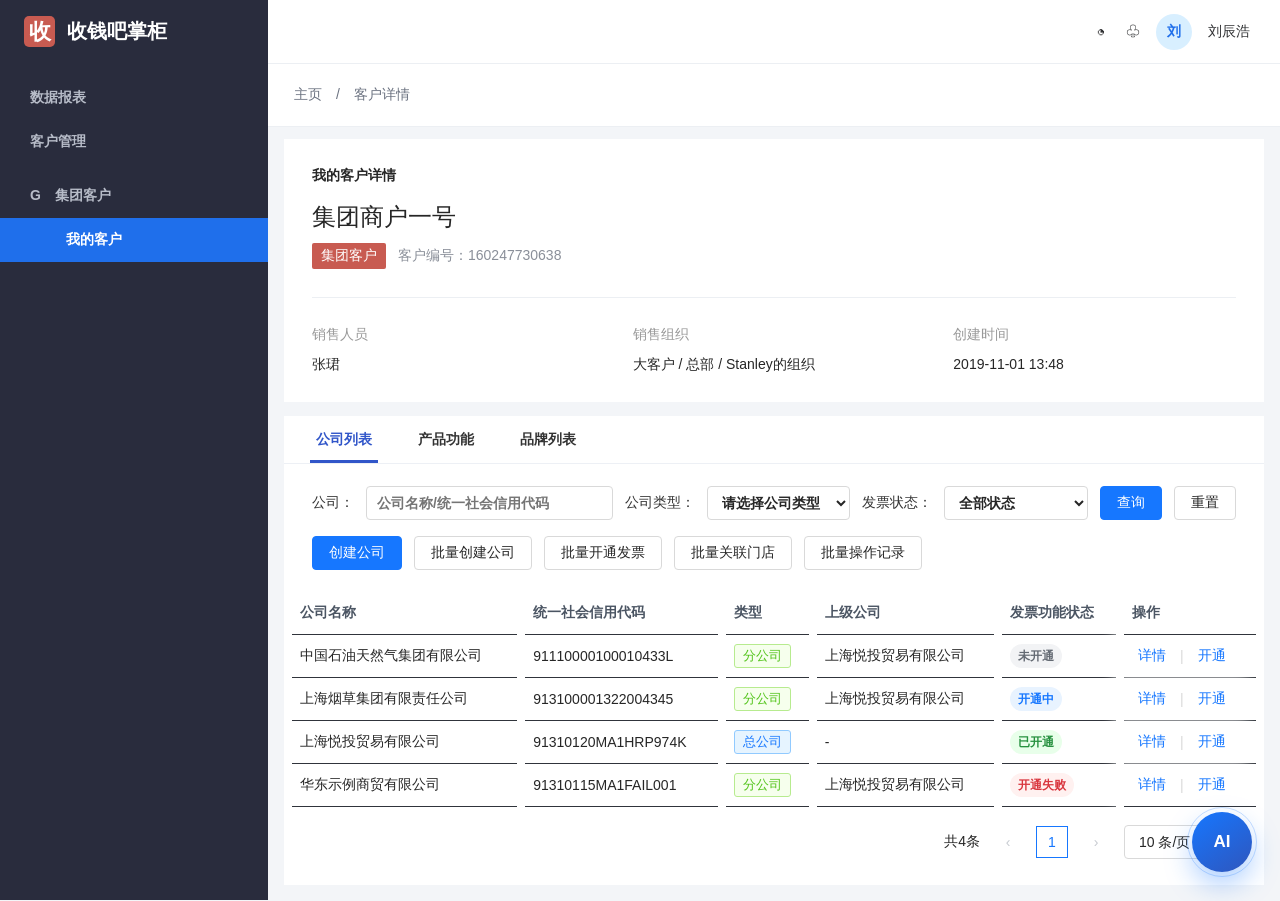
==== index.html @ 3a332f41 "Publish CRM invoice configuration demo" ====
<!doctype html>
<html lang="zh-CN">
  <head>
    <meta charset="utf-8" />
    <meta name="viewport" content="width=device-width, initial-scale=1" />
    <title>电子发票设置</title>
    <link rel="icon" href="data:," />
    <link rel="stylesheet" href="./styles.css" />
  </head>
  <body>
    <header class="topbar">
      <div class="platform-brand">
        <span class="brand-mark">收</span>
        <span class="platform-title">收钱吧掌柜</span>
      </div>
      <div class="top-account">
        <button class="plain-btn" aria-label="消息">◔</button>
        <button class="plain-btn" aria-label="通知">♧</button>
        <span class="avatar">刘</span>
        <button class="plain-btn">刘辰浩</button>
      </div>
    </header>

    <div class="shell">
      <aside class="sidebar" aria-label="左侧菜单">
        <div class="side-section">
          <button class="side-parent">数据报表</button>
          <button class="side-parent">客户管理</button>
        </div>
        <div class="side-section">
          <button class="side-parent expanded active-parent">G　集团客户</button>
          <button class="side-child active">我的客户</button>
        </div>
      </aside>

      <main class="main">
        <section class="page-view active" id="productsView" aria-label="客户产品管理">
          <div class="breadcrumb page-breadcrumb">主页　/　客户详情</div>
          <section class="customer-summary">
            <div class="customer-summary-main">
              <p class="summary-eyebrow">我的客户详情</p>
              <h1>集团商户一号</h1>
              <div class="summary-tags"><span>集团客户</span><span>客户编号：160247730638</span></div>
            </div>
            <dl>
              <div><dt>销售人员</dt><dd>张珺</dd></div>
              <div><dt>销售组织</dt><dd>大客户 / 总部 / Stanley的组织</dd></div>
              <div><dt>创建时间</dt><dd>2019-11-01 13:48</dd></div>
            </dl>
          </section>
          <div class="brand-tabs" role="tablist" aria-label="客户详情">
            <button class="active" data-customer-tab="companyListPanel">公司列表</button>
            <button data-customer-tab="productFeaturePanel">产品功能</button>
            <button>品牌列表</button>
          </div>
          <section class="customer-tab-panel active" id="companyListPanel">
            <div class="company-toolbar">
              <div class="company-filters">
                <label><span>公司：</span><input id="companyKeyword" placeholder="公司名称/统一社会信用代码" /></label>
                <label><span>公司类型：</span><select id="companyTypeFilter"><option value="">请选择公司类型</option><option value="Head">总公司</option><option value="Branch">分公司</option></select></label>
                <label><span>发票状态：</span><select id="companyInvoiceStatusFilter"><option value="">全部状态</option><option value="Unopened">未开通</option><option value="Opening">开通中</option><option value="Opened">已开通</option><option value="Failed">开通失败</option></select></label>
                <button class="primary-btn" id="companySearchBtn">查询</button>
                <button class="default-btn" id="companyResetBtn">重置</button>
              </div>
              <div class="company-toolbar-actions">
                <button class="primary-btn" id="createCompanyBtn">创建公司</button>
                <button class="default-btn" id="batchCreateCompanyBtn">批量创建公司</button>
                <button class="default-btn" id="batchEnableInvoiceBtn">批量开通发票</button>
                <button class="default-btn" id="batchAssociateStoresBtn">批量关联门店</button>
                <button class="default-btn" id="batchOperationRecordsBtn">批量操作记录</button>
              </div>
            </div>
            <div class="table-scroll">
              <table class="data-table company-table">
                <thead><tr><th>公司名称</th><th>统一社会信用代码</th><th>类型</th><th>上级公司</th><th>发票功能状态</th><th class="action-col">操作</th></tr></thead>
                <tbody id="companyRows"></tbody>
              </table>
            </div>
            <div class="company-pagination"><span id="companyTotal">共0条</span><button class="page-arrow" disabled>‹</button><button class="page-current">1</button><button class="page-arrow" disabled>›</button><select aria-label="每页条数"><option>10 条/页</option></select></div>
          </section>
          <section class="customer-tab-panel" id="productFeaturePanel">
            <div class="product-grid single">
              <article class="product-card">
                <div class="product-card-head">
                  <h3>电子发票</h3>
                  <span class="status-dot enabled">已开通</span>
                </div>
                <p>聚合不同开票服务商能力，覆盖线上线下、多端场景。</p>
                <button class="ghost-btn primary" id="enterEinvoiceBtn">设置</button>
              </article>
            </div>
          </section>
        </section>

        <section class="page-view" id="companyDetailView" aria-label="公司详情">
          <section class="company-detail-summary">
            <div class="company-detail-title-row">
              <div>
                <div class="breadcrumb">我的客户 / 集团商户一号 / 公司详情</div>
                <div class="company-detail-name-line">
                  <h1 id="companyDetailName">-</h1>
                  <span class="company-type" id="companyDetailType">-</span>
                </div>
                <div class="company-detail-identifiers">
                  <span>统一社会信用代码：<strong id="companyDetailUscc">-</strong></span>
                  <span>公司ID：<strong id="companyDetailCode">-</strong> <button class="copy-btn" id="copyCompanyCodeBtn" type="button" aria-label="复制公司ID">▣</button></span>
                </div>
              </div>
              <div class="head-actions">
                <button class="default-btn" id="editCompanyDetailBtn">编辑信息</button>
                <button class="default-btn" id="backFromCompanyDetailBtn">返回客户详情</button>
              </div>
            </div>
            <dl class="company-detail-meta">
              <div><dt>所属客户</dt><dd>集团商户一号</dd></div>
              <div><dt>上级公司</dt><dd id="companyDetailParent">-</dd></div>
              <div><dt>创建时间</dt><dd id="companyDetailCreatedAt">-</dd></div>
              <div><dt>备注</dt><dd id="companyDetailRemark">-</dd></div>
            </dl>
          </section>

          <section class="panel company-detail-content">
            <div class="workspace-tabs company-detail-tabs" role="tablist" aria-label="公司详情">
              <button class="active" data-company-detail-tab="companyFunctionStatusPanel">功能状态</button>
              <button id="companyBranchesTab" data-company-detail-tab="companyBranchesPanel">分公司管理</button>
              <button data-company-detail-tab="companyStoresPanel">门店管理</button>
            </div>
            <section class="company-detail-tab-panel active" id="companyFunctionStatusPanel">
              <div class="section-heading"><h2>功能列表</h2><p class="section-description">查看并管理该公司已开通的产品功能。</p></div>
              <button class="company-function-card" id="companyInvoiceFunctionCard" type="button">
                <div class="company-function-icon">票</div>
                <div class="company-function-copy"><strong>发票</strong><span id="companyInvoiceFunctionDescription">-</span><small class="danger-text hidden" id="companyInvoiceFailureReason">-</small></div>
                <span class="company-invoice-status" id="companyDetailInvoiceStatus">未开通</span>
                <span class="company-function-arrow">›</span>
              </button>
            </section>
            <section class="company-detail-tab-panel" id="companyBranchesPanel">
              <div class="company-branch-toolbar">
                <label>分公司：<input id="companyBranchKeyword" placeholder="公司ID / 公司名称 / 统一社会信用代码" /></label>
                <button class="primary-btn" id="searchCompanyBranchesBtn">查询</button>
                <button class="default-btn" id="resetCompanyBranchesBtn">重置</button>
              </div>
              <div class="table-scroll">
                <table class="data-table wide">
                  <thead><tr><th>公司名称</th><th>统一社会信用代码</th><th>备注</th><th>公司ID</th><th>创建时间</th><th>操作</th></tr></thead>
                  <tbody id="companyBranchRows"></tbody>
                </table>
              </div>
              <div class="company-pagination"><span id="companyBranchTotal">共0条</span><button class="page-arrow" disabled>‹</button><button class="page-current">1</button><button class="page-arrow" disabled>›</button><select aria-label="分公司每页条数"><option>10 条/页</option></select></div>
            </section>
            <section class="company-detail-tab-panel" id="companyStoresPanel">
              <div class="company-store-filters">
                <label>所属品牌<select id="companyStoreBrandFilter"><option value="">全部品牌</option></select></label>
                <label>门店名<input id="companyStoreNameFilter" placeholder="请输入门店名" /></label>
                <label>门店号<input id="companyStoreNoFilter" placeholder="请输入门店号" /></label>
                <label>门店ID<input id="companyStoreIdFilter" placeholder="请输入门店ID" /></label>
                <button class="primary-btn" id="searchCompanyStoresBtn">查询</button>
                <button class="default-btn" id="resetCompanyStoresBtn">重置</button>
              </div>
              <div class="table-toolbar actions-only company-store-actions"><button class="primary-btn" id="addManagedStoresBtn">添加管理门店</button></div>
              <div class="table-scroll">
                <table class="data-table wide">
                  <thead><tr><th>门店名</th><th>门店号</th><th>门店ID</th><th>所属品牌</th><th>操作</th></tr></thead>
                  <tbody id="companyStoreRows"></tbody>
                </table>
              </div>
              <div class="company-pagination"><span id="companyStoreTotal">共0条</span><button class="page-arrow" disabled>‹</button><button class="page-current">1</button><button class="page-arrow" disabled>›</button><select aria-label="门店每页条数"><option>10 条/页</option></select></div>
            </section>
          </section>
        </section>

        <section class="page-view" id="companyBatchView" aria-label="公司批量操作">
          <div class="settings-head">
            <div>
              <div class="breadcrumb">我的客户 / 集团商户一号 / 公司列表 / <span id="batchBreadcrumb">批量创建公司</span></div>
              <h1 id="batchPageTitle">批量创建公司</h1>
              <div class="head-tags"><span>客户编号：160247730638</span></div>
            </div>
            <div class="head-actions"><button class="default-btn" id="backCompanyListBtn">返回客户详情</button><button class="link-btn" id="batchRecordsShortcutBtn">批量操作记录</button></div>
          </div>
          <div class="batch-stepper" id="batchStepper">
            <div class="batch-step active" data-batch-step="1"><span>1</span><strong>上传文件</strong></div>
            <i></i>
            <div class="batch-step" data-batch-step="2"><span>2</span><strong>检查文件</strong></div>
            <i></i>
            <div class="batch-step" data-batch-step="3"><span>3</span><strong id="batchExecuteStepName">执行导入</strong></div>
          </div>
          <section class="panel batch-workspace">
            <div class="batch-stage active" data-batch-stage="1">
              <div class="batch-upload-section">
                <h2>1. 下载模板</h2>
                <p id="batchTemplateHint">请下载批量创建公司模板，按模板填写公司信息。</p>
                <div class="batch-template-fields" id="batchTemplateFields" aria-label="模板字段"></div>
                <button class="default-btn" id="downloadBatchTemplateBtn">下载模板</button>
              </div>
              <div class="batch-upload-section divider-top">
                <h2>2. 上传文件</h2>
                <p>支持 xlsx 格式，文件大小不超过 5MB</p>
                <button class="batch-upload-box" id="selectBatchFileBtn" type="button"><span class="upload-icon">⇧</span><strong>点击选择示例文件</strong><small>也可拖拽文件到此区域上传</small></button>
                <div class="batch-file-card hidden" id="batchFileCard"><div><strong id="batchFileName">-</strong><small>文件已上传，可开始检查</small></div><button class="link-btn danger" id="removeBatchFileBtn">移除</button></div>
                <button class="primary-btn batch-primary-action" id="startBatchCheckBtn" disabled>开始检查</button>
              </div>
            </div>
            <div class="batch-stage" data-batch-stage="2">
              <div class="batch-result-head"><div class="batch-stats"><span>总行数：<strong id="batchCheckTotal">0</strong></span><span class="success-text">通过：<strong id="batchCheckPass">0</strong></span><span class="danger-text">不通过：<strong id="batchCheckFail">0</strong></span></div><div><button class="default-btn" id="reuploadBatchBtn">重新上传</button><button class="primary-btn" id="executeBatchBtn">执行导入</button></div></div>
              <div class="table-scroll"><table class="data-table wide"><thead id="batchCheckHead"></thead><tbody id="batchCheckRows"></tbody></table></div>
            </div>
            <div class="batch-stage" data-batch-stage="3">
              <div class="batch-result-summary"><div><span>执行成功</span><strong class="success-text" id="batchSuccessCount">0</strong></div><div><span>执行失败</span><strong class="danger-text" id="batchFailureCount">0</strong></div><div><span>跳过</span><strong id="batchSkippedCount">0</strong></div><div class="batch-result-actions"><button class="default-btn" id="batchBackToCompanyBtn">返回客户详情</button><button class="primary-btn" id="restartBatchBtn">继续操作</button><button class="default-btn" id="viewBatchRecordsBtn">查看操作记录</button></div></div>
              <div class="table-scroll"><table class="data-table wide"><thead id="batchExecuteHead"></thead><tbody id="batchExecuteRows"></tbody></table></div>
            </div>
          </section>
        </section>

        <section class="page-view" id="batchRecordsView" aria-label="批量操作记录">
          <div class="settings-head">
            <div><div class="breadcrumb">我的客户 / 集团商户一号 / 公司列表 / 批量操作记录</div><h1>批量操作记录</h1><div class="head-tags"><span>客户编号：160247730638</span></div></div>
            <div class="head-actions"><button class="default-btn" id="backFromBatchRecordsBtn">返回客户详情</button></div>
          </div>
          <section class="panel batch-record-filter">
            <label>任务类型<select id="batchRecordTypeFilter"><option value="">全部</option><option value="CREATE_COMPANY">批量创建公司</option><option value="ENABLE_INVOICE">批量开通发票</option><option value="ASSOCIATE_STORE">批量关联门店</option></select></label>
            <label>状态<select id="batchRecordStatusFilter"><option value="">全部</option><option value="CheckCompleted">待执行</option><option value="ExecutionCompleted">执行完成</option><option value="ExecutionFailed">执行失败</option></select></label>
            <label>关键字<input id="batchRecordKeyword" placeholder="文件名 / 操作人" /></label>
            <div><button class="primary-btn" id="searchBatchRecordsBtn">查询</button><button class="default-btn" id="resetBatchRecordsBtn">重置</button></div>
          </section>
          <section class="panel batch-record-list" id="batchRecordListPanel">
            <div class="table-scroll"><table class="data-table wide"><thead><tr><th>创建时间</th><th>任务类型</th><th>文件名</th><th>操作人</th><th>状态</th><th>总行数</th><th>通过/不通过</th><th>执行结果</th><th>操作</th></tr></thead><tbody id="batchRecordRows"></tbody></table></div>
          </section>
          <section class="panel batch-record-detail hidden" id="batchRecordDetailPanel">
            <div class="panel-head"><div><h2 id="batchRecordDetailTitle">任务详情</h2><p id="batchRecordDetailMeta"></p></div><button class="default-btn small" id="backToBatchRecordListBtn">返回记录列表</button></div>
            <div class="batch-detail-stats" id="batchRecordDetailStats"></div>
            <div class="table-scroll"><table class="data-table wide"><thead id="batchRecordDetailHead"><tr><th>行号</th><th>统一社会信用代码</th><th>公司名称</th><th>检查结果</th><th>执行结果</th><th>原因/备注</th></tr></thead><tbody id="batchRecordDetailRows"></tbody></table></div>
          </section>
        </section>

        <section class="page-view" id="einvoiceView" aria-label="客户电子发票设置">
          <div class="settings-head">
            <div>
              <div class="breadcrumb">我的客户 / 集团商户一号 / 产品功能 / 电子发票设置</div>
              <h1>集团商户一号电子发票设置</h1>
              <div class="head-tags">
                <span>客户编号：160247730638</span>
              </div>
            </div>
            <div class="head-actions">
              <button class="default-btn" id="backCustomerProductsBtn">返回产品管理</button>
            </div>
          </div>

          <div class="workspace-tabs" role="tablist" aria-label="电子发票设置" data-tab-group="customerEinvoice">
            <button class="active" data-tab="taxNoPanel">纳税人管理</button>
            <button data-tab="brandPanel">品牌开票设置</button>
          </div>

          <section class="tab-panel active" id="taxNoPanel" data-tab-group="customerEinvoice">
            <div class="panel">
              <div class="table-scroll">
                <table class="data-table wide">
                  <thead>
                    <tr>
                      <th>纳税人名称</th>
                      <th>税号</th>
                      <th>纳税人类型</th>
                      <th>计税方式</th>
                      <th>征收率</th>
                      <th>开票状态</th>
                      <th class="action-col">操作</th>
                    </tr>
                  </thead>
                  <tbody id="taxNoRows"></tbody>
                </table>
              </div>
            </div>
          </section>

          <section class="tab-panel" id="brandPanel" data-tab-group="customerEinvoice">
            <div class="panel">
              <div class="table-scroll">
                <table class="data-table">
                  <thead>
                    <tr>
                      <th>品牌名称</th>
                      <th>品牌编号</th>
                      <th>品牌描述</th>
                      <th class="action-col">操作</th>
                    </tr>
                  </thead>
                  <tbody id="brandRows"></tbody>
                </table>
              </div>
            </div>
          </section>
        </section>

        <section class="page-view" id="taxNoDetailView" aria-label="纳税人详情">
          <div class="settings-head">
            <div>
              <div class="breadcrumb">我的客户 / 集团商户一号 / 电子发票设置 / 纳税人详情</div>
              <h1 id="taxNoDetailTitle">纳税人详情</h1>
              <div class="head-tags"><span id="taxNoDetailSummary">税号：-</span></div>
            </div>
            <div class="head-actions tax-detail-head-actions" id="taxNoStatusActions">
              <div class="tax-detail-status-stack">
                <div class="tax-detail-header-field">
                  <span class="tax-detail-header-label">开票功能状态</span>
                  <div id="detailInvoiceStatus"></div>
                </div>
                <div class="tax-detail-header-field" id="taxNoStatusOperation">
                  <span class="tax-detail-header-label">操作</span>
                  <button class="default-btn small danger-outline" id="detailInvoiceStatusBtn">禁用</button>
                </div>
              </div>
              <button class="default-btn" id="backTaxNoListBtn">返回纳税人管理</button>
            </div>
          </div>
          <div class="tax-detail-stack">
            <section class="panel tax-detail-card">
              <div class="panel-head">
                <div><h2>基本信息</h2><p>维护纳税人登记信息和计税属性。</p></div>
                <div class="panel-actions view-only" data-view-for="tax-no-basic"><button class="default-btn small" id="editTaxNoBasicBtn">编辑</button></div>
                <div class="panel-actions edit-only hidden" data-edit-for="tax-no-basic">
                  <button class="default-btn small" id="cancelTaxNoBasicBtn">取消</button><button class="primary-btn small" id="saveTaxNoBasicBtn">保存</button>
                </div>
              </div>
              <div id="taxNoBasicInfoView" class="view-only" data-view-for="tax-no-basic">
                <div class="tax-detail-subsection"><h3>企业登记信息</h3><dl class="tax-detail-read-grid" id="taxNoRegistrationView"></dl></div>
                <div class="tax-detail-subsection"><h3>计税信息</h3><dl class="tax-detail-read-grid compact" id="taxNoTaxInfoView"></dl></div>
              </div>
              <div id="taxNoBasicInfoEdit" class="edit-only hidden" data-edit-for="tax-no-basic">
                <div class="tax-detail-subsection"><h3>企业登记信息</h3>
                  <div class="form-grid tax-detail-form-grid">
                    <label>纳税人名称<input id="detailTaxpayerName" readonly /></label><label>税号<input id="detailTaxNo" readonly /></label>
                    <label>所在地区<select id="detailRegion"></select></label><label>地址<input id="detailAddress" placeholder="请输入地址" /></label>
                    <label>联系电话<input id="detailPhone" placeholder="请输入联系电话" /></label><label>开户行名称<input id="detailBankName" placeholder="请输入开户行名称" /></label>
                    <label>开户行账号<input id="detailBankAccount" placeholder="请输入开户行账号" /></label><label>创建时间<input id="detailCreatedAt" readonly /></label>
                  </div>
                </div>
                <div class="tax-detail-subsection"><h3>计税信息</h3>
                  <div class="form-grid tax-detail-form-grid">
                    <label>纳税人类型<select id="detailTaxpayerType"><option>一般纳税人</option><option>小规模纳税人</option></select></label>
                    <label>计税方式<select id="detailTaxMethod"><option>一般计税</option><option>简易计税</option></select></label>
                    <label>征收率<select id="detailLevyRate"><option>-</option><option>1%</option><option>3%</option><option>5%</option></select></label>
                  </div>
                </div>
              </div>
            </section>
            <section class="panel tax-detail-card" data-section="invoice-settings">
              <div class="panel-head"><div><h2>开票设置</h2></div></div>
              <div class="tax-detail-settings-grid">
                <div class="tax-detail-setting-item readonly"><div><span class="detail-field-label">开票通道</span><strong id="detailInvoiceChannel">-</strong></div></div>
              </div>
            </section>
            <section class="panel tax-detail-card">
              <div class="panel-head"><div><h2>开票人信息</h2><p>税局开票人账号信息仅供查看。</p></div></div>
              <div class="table-scroll"><table class="data-table wide"><thead><tr>
                <th>开票人姓名</th><th>税局账号</th><th>联系邮箱</th><th>税局角色</th><th>登录模式</th><th>登录账号</th><th>创建时间</th><th>更新时间</th>
              </tr></thead><tbody id="taxNoIssuerRows"></tbody></table></div>
            </section>
          </div>
        </section>

        <section class="page-view" id="brandSettingsView" aria-label="品牌开票设置">
          <div class="settings-head">
            <div>
              <div class="breadcrumb">我的客户 / 集团商户一号 / 电子发票设置 / 品牌开票设置</div>
              <h1 id="brandSettingsTitle">品牌开票设置</h1>
              <div class="head-tags">
                <span id="brandCodeTag">品牌编号：700001</span>
              </div>
            </div>
            <div class="head-actions">
              <button class="default-btn" id="backEinvoiceBtn">返回电子发票</button>
            </div>
          </div>

          <div class="workspace-tabs brand-config-tabs" role="tablist" aria-label="品牌开票设置" data-tab-group="brandSettings">
            <button class="active" data-tab="brandStorePanel">门店开票设置</button>
            <button data-tab="brandRulePanel">订单开票规则设置</button>
            <button data-tab="brandPaymentPanel">不可开票支付方式</button>
            <button data-tab="brandEntryPanel">开票入口与申请页设置</button>
          </div>

          <div class="brand-tab-panels">
              <section class="tab-panel active" id="brandStorePanel" data-tab-group="brandSettings">
                <div class="panel">
                <div class="query-filter single">
                  <label class="filter-field">
                    <input id="storeSearch" type="search" placeholder=" " />
                    <span>门店名称 / 门店编号</span>
                  </label>
                </div>
                <div class="table-toolbar">
                  <h3 class="sub-title">门店列表</h3>
                </div>
                <div class="table-scroll">
                  <table class="data-table">
                    <thead>
                      <tr>
                        <th>门店名称</th>
                        <th>门店编号</th>
                        <th>所属公司</th>
                        <th>开票状态</th>
                        <th>更新时间</th>
                        <th class="action-col">操作</th>
                      </tr>
                    </thead>
                    <tbody id="storeRows"></tbody>
                  </table>
                </div>
                </div>
              </section>

              <section class="tab-panel" id="brandRulePanel" data-tab-group="brandSettings">
                <div class="panel">
                <section class="rule-common-setting" id="itemNameSourceSetting">
                  <div class="setting-head compact">
                    <div>
                      <h2>发票明细项目名称</h2>
                      <p>设置零售订单开票时发票明细行项目名称的取值来源。</p>
                    </div>
                    <div class="setting-actions setting-actions-inline view-only" data-view-for="item-name-source">
                      <span class="setting-current-value" id="itemNameSourceView">取订单商品名称</span>
                      <button class="default-btn small" id="editItemNameSourceBtn">编辑</button>
                    </div>
                    <div class="setting-actions setting-actions-inline edit-only hidden" data-edit-for="item-name-source">
                      <select id="itemNameSourceSelect" aria-label="发票明细项目名称取值来源">
                        <option value="order-item">取订单商品名称</option>
                        <option value="category-alias">取商品大类别名</option>
                      </select>
                      <button class="default-btn small" id="cancelItemNameSourceBtn">取消</button>
                      <button class="primary-btn small" id="saveItemNameSourceBtn">保存</button>
                    </div>
                  </div>
                </section>

                <div class="workspace-tabs rule-sub-tabs" role="tablist" aria-label="订单开票规则设置" data-tab-group="brandRuleSettings">
                  <button class="active" data-tab="categoryRulePanel">按商品大类匹配</button>
                  <button data-tab="defaultRulePanel">按税号匹配</button>
                </div>

                <section class="tab-panel active rule-sub-panel" id="categoryRulePanel" data-tab-group="brandRuleSettings">
                  <div class="sub-panel-block">
                    <div class="section-heading">
                      <h3 class="sub-title">按订单商品大类匹配税收分类编码</h3>
                      <p class="section-description">按品牌维度维护订单商品行的商品大类对应的开票税收分类编码</p>
                    </div>
                    <div class="query-filter">
                      <label class="filter-field">
                        <input id="ruleCategoryKeyword" type="search" placeholder=" " />
                        <span>商品大类</span>
                      </label>
                      <label class="filter-field">
                        <input id="ruleTaxCodeKeyword" type="search" placeholder=" " />
                        <span>税收分类编码</span>
                      </label>
                      <div class="query-actions">
                        <button class="primary-btn small" id="ruleSearchBtn">查询</button>
                        <button class="link-btn" id="ruleResetBtn">清空</button>
                      </div>
                    </div>
                    <div class="table-toolbar actions-only">
                      <div class="panel-actions">
                        <button class="default-btn small" id="importRuleBtn">批量导入</button>
                        <button class="primary-btn small" id="addRuleBtn">新增规则</button>
                      </div>
                    </div>
                    <div class="table-scroll">
                      <table class="data-table wide">
                        <thead>
                          <tr>
                            <th>商品大类</th>
                            <th>大类别名</th>
                            <th>税收分类编码</th>
                            <th>税收分类简称</th>
                            <th>税率</th>
                            <th>优惠政策</th>
                            <th>更新时间</th>
                            <th class="action-col">操作</th>
                          </tr>
                        </thead>
                        <tbody id="ruleRows"></tbody>
                      </table>
                    </div>
                  </div>
                </section>

                <section class="tab-panel rule-sub-panel" id="defaultRulePanel" data-tab-group="brandRuleSettings">
                  <div class="sub-panel-block">
                    <div class="default-tax-code-list" id="defaultTaxCodeListWrap">
                      <div class="section-heading">
                        <h3 class="sub-title">按税号匹配税收分类编码</h3>
                        <p class="section-description">当订单的商品行的商品大类匹配不到规则时，可根据订单对应门店使用的开票税号，来匹配税收分类编码和税率</p>
                      </div>
                      <div class="query-filter">
                        <label class="filter-field">
                          <input id="defaultTaxNoKeyword" type="search" placeholder=" " />
                          <span>税号</span>
                        </label>
                        <label class="filter-field">
                          <input id="defaultTaxCodeKeyword" type="search" placeholder=" " />
                          <span>税收分类编码</span>
                        </label>
                        <div class="query-actions">
                          <button class="primary-btn small" id="defaultTaxCodeSearchBtn">查询</button>
                          <button class="link-btn" id="defaultTaxCodeResetBtn">清空</button>
                        </div>
                      </div>
                      <div class="table-toolbar actions-only">
                        <div class="panel-actions">
                          <button class="default-btn small" id="importDefaultTaxCodeBtn">批量导入</button>
                          <button class="primary-btn small" id="addDefaultTaxCodeBtn">新增规则</button>
                        </div>
                      </div>
                      <div class="table-scroll">
                        <table class="data-table wide">
                          <thead>
                            <tr>
                              <th>税号</th>
                              <th>纳税人名称</th>
                              <th>大类别名</th>
                              <th>税收分类编码</th>
                              <th>税收分类简称</th>
                              <th>税率</th>
                              <th>优惠政策</th>
                              <th>更新时间</th>
                              <th class="action-col">操作</th>
                            </tr>
                          </thead>
                          <tbody id="defaultTaxCodeRows"></tbody>
                        </table>
                      </div>
                    </div>
                  </div>
                </section>
                </div>
              </section>

              <section class="tab-panel" id="brandPaymentPanel" data-tab-group="brandSettings">
                <div class="panel">
                <div class="panel-head">
                  <div>
                    <h2>不可开票支付方式</h2>
                    <p>命中的支付方式金额不计入零售订单可开票金额。</p>
                  </div>
                  <button class="primary-btn small" id="addPaymentBtn">新增支付方式</button>
                </div>
                <div class="table-scroll">
                  <table class="data-table">
                    <thead>
                      <tr>
                        <th>支付方式编号</th>
                        <th>支付方式名称</th>
                        <th>更新时间</th>
                        <th class="action-col">操作</th>
                      </tr>
                    </thead>
                    <tbody id="paymentRows"></tbody>
                  </table>
                </div>
                </div>
              </section>

              <section class="tab-panel" id="brandEntryPanel" data-tab-group="brandSettings">
                <div class="panel">
                  <div class="entry-setting-stack">
                    <section class="setting-block" id="qrExpireSetting">
                      <div class="setting-head">
                        <h2>开票二维码有效期</h2>
                        <div class="setting-actions view-only" data-view-for="qr">
                          <button class="default-btn small" id="editQrBtn">编辑</button>
                        </div>
                        <div class="setting-actions edit-only hidden" data-edit-for="qr">
                          <button class="default-btn small" id="cancelQrBtn">取消</button>
                          <button class="primary-btn small" id="saveQrBtn">保存</button>
                        </div>
                      </div>
                      <div class="setting-body view-only" data-view-for="qr">
                        <dl class="detail-list compact">
                          <div>
                            <dt>小票二维码有效期</dt>
                            <dd><span id="qrExpireView">30</span> 天</dd>
                          </div>
                        </dl>
                      </div>
                      <div class="setting-body edit-only hidden" data-edit-for="qr">
                        <label class="inline-setting-field">
                          小票二维码有效期
                          <div class="input-affix">
                            <input id="receiptExpire" type="number" min="1" value="30" />
                            <span>天</span>
                          </div>
                        </label>
                      </div>
                    </section>

                    <section class="setting-block" id="selfReissueSetting">
                      <div class="setting-head">
                        <div>
                          <h2>自助换开</h2>
                          <p>限制消费者通过收钱吧开票申请页自助换开发票。</p>
                        </div>
                        <div class="setting-actions view-only" data-view-for="self-reissue">
                          <button class="default-btn small" id="editSelfReissueBtn">编辑</button>
                        </div>
                        <div class="setting-actions edit-only hidden" data-edit-for="self-reissue">
                          <button class="default-btn small" id="cancelSelfReissueBtn">取消</button>
                          <button class="primary-btn small" id="saveSelfReissueBtn">保存</button>
                        </div>
                      </div>
                      <div class="setting-body view-only" data-view-for="self-reissue" id="selfReissueView">
                        <dl class="detail-list compact">
                          <div><dt>自助换开</dt><dd>已开启</dd></div>
                          <div><dt>每张发票最多换开</dt><dd>2 次</dd></div>
                          <div><dt>可换开时间范围</dt><dd>原发票开具成功后 180 天内</dd></div>
                        </dl>
                      </div>
                      <div class="setting-body edit-only hidden" data-edit-for="self-reissue">
                        <label class="switch-setting-row">
                          <span>
                            <strong>允许消费者自助换开</strong>
                            <small>关闭后，消费者不能通过收钱吧开票申请页发起换开。</small>
                          </span>
                          <span class="switch-control">
                            <input id="selfReissueEnabled" type="checkbox" checked />
                            <i aria-hidden="true"></i>
                          </span>
                        </label>
                        <div class="self-reissue-fields" id="selfReissueFields">
                          <label>
                            <span>每张发票最多换开</span>
                            <span><input id="selfReissueMaxCount" type="number" min="1" step="1" value="2" /> 次</span>
                          </label>
                          <label>
                            <span>可换开时间范围</span>
                            <span>原发票开具成功后 <input id="selfReissueValidDays" type="number" min="1" step="1" value="180" /> 天内</span>
                          </label>
                        </div>
                        <p class="field-error hidden" id="selfReissueError" role="alert"></p>
                      </div>
                    </section>

                    <section class="setting-block" id="applyPageSetting">
                      <div class="setting-head">
                        <h2>开票申请页设置</h2>
                        <div class="setting-actions view-only" data-view-for="page">
                          <button class="default-btn small" id="editPageBtn">编辑</button>
                        </div>
                        <div class="setting-actions edit-only hidden" data-edit-for="page">
                          <button class="default-btn small" id="cancelPageBtn">取消</button>
                          <button class="primary-btn small" id="savePageBtn">保存</button>
                        </div>
                      </div>
                      <div class="entry-grid">
                        <div class="entry-form">
                          <div class="view-only" data-view-for="page">
                            <dl class="detail-list">
                              <div>
                                <dt>页面风格</dt>
                                <dd id="pageStyleView">经典</dd>
                              </div>
                              <div>
                                <dt>主题色</dt>
                                <dd id="themeColorView">黑金</dd>
                              </div>
                              <div>
                                <dt>开票说明</dt>
                                <dd class="note-view" id="invoiceNoteView"></dd>
                              </div>
                            </dl>
                          </div>
                          <div class="edit-only hidden" data-edit-for="page">
                            <label>
                              页面风格
                              <select id="pageStyleSelect">
                                <option>经典</option>
                              </select>
                            </label>
                            <div class="theme-group" aria-label="主题色">
                              <span class="label-text">主题色</span>
                              <button class="theme-chip active" data-theme="black-gold"><span class="swatch black-gold"></span>黑金</button>
                              <button class="theme-chip" data-theme="black-white"><span class="swatch black-white"></span>黑白</button>
                              <button class="theme-chip" data-theme="red-white"><span class="swatch red-white"></span>红白</button>
                            </div>
                            <label class="rich-label">
                              开票说明
                              <div class="editor-toolbar" aria-label="富文本工具栏">
                                <button type="button" data-command="bold">B</button>
                                <button type="button" data-command="insertUnorderedList">列表</button>
                                <button type="button" data-command="removeFormat">清除格式</button>
                              </div>
                              <div class="rich-editor" id="invoiceNote" contenteditable="true">
                                <p>请确认订单信息后提交开票申请。专票申请提交后由商家财务审核处理。</p>
                                <p>如订单已发生退换货，请以当前可开票金额为准。</p>
                              </div>
                            </label>
                          </div>
                        </div>
                        <aside class="phone-preview" id="phonePreview" aria-label="开票申请页预览">
                          <div class="phone-statusbar">
                            <span>15:57</span>
                            <span>••• ︶▯</span>
                          </div>
                          <div class="phone-nav">
                            <span>×</span>
                            <div>
                              <h3>电子发票</h3>
                              <p>uinvoice-merchant-support-universal-h5.iwosai.com</p>
                            </div>
                            <span>•••</span>
                          </div>
                          <div class="phone-content">
                            <div class="phone-order-grid">
                              <div>
                                <span>订单金额:</span>
                                <strong>¥ 15.60</strong>
                              </div>
                              <div>
                                <span>可开票金额:</span>
                                <strong>¥ 15.60</strong>
                              </div>
                            </div>
                            <div class="phone-order-no">
                              <span>订单号:</span>
                              <strong>1735282129</strong>
                            </div>
                            <div class="phone-invoice-tabs">
                              <button class="active">普票</button>
                              <button>专票</button>
                            </div>
                            <div class="phone-radio-row">
                              <span><i></i>企业</span>
                              <span><i class="checked"></i>个人及非营利企事业单位</span>
                            </div>
                            <div class="phone-input-row">
                              <span>请输入抬头（必填）</span>
                              <strong>选择抬头</strong>
                            </div>
                            <div class="phone-more">填写更多⌄</div>
                            <div class="phone-form-label">发票接收方式</div>
                            <div class="phone-input-row full">
                              <span>请输入您的邮箱（必填）</span>
                            </div>
                            <div class="phone-note" id="previewNote">
                              请确认订单信息后提交开票申请。专票申请提交后由商家财务审核处理。
                            </div>
                            <button class="phone-submit">申请开票</button>
                            <div class="phone-bottom-title">电子发票开票说明</div>
                          </div>
                        </aside>
                      </div>
                    </section>
                  </div>
                </div>
              </section>

          </div>
        </section>
      </main>
    </div>

    <div class="popconfirm hidden" id="statusPopover" role="dialog" aria-live="polite">
      <p id="statusPopoverText">确认变更开票状态？</p>
      <div class="popconfirm-actions">
        <button class="default-btn small" id="cancelStatusPopoverBtn">取消</button>
        <button class="primary-btn small" id="confirmStatusPopoverBtn">确定</button>
      </div>
    </div>

    <div class="modal-mask drawer-mask" id="ruleModal" aria-hidden="true">
      <div class="drawer drawer-wide" role="dialog" aria-modal="true" aria-labelledby="ruleModalTitle">
        <div class="modal-head">
          <h2 id="ruleModalTitle">新增商品开票规则</h2>
          <button class="icon-btn" data-close="ruleModal">×</button>
        </div>
        <div class="modal-body">
          <div class="form-grid drawer-form">
            <label>
              商品大类
              <input id="ruleCategory" placeholder="请输入商品大类" />
            </label>
            <label>
              大类别名
              <input id="ruleAlias" placeholder="请输入大类别名" />
            </label>
            <label>
              税收分类编码
              <input id="ruleTaxCode" list="taxCodeList" placeholder="请输入税收分类编码" />
              <datalist id="taxCodeList">
                <option value="1040201000000000000">服装</option>
                <option value="1040207000000000000">箱包</option>
                <option value="3049900000000000000">其他现代服务</option>
              </datalist>
              <datalist id="taxNoList">
                <option value="91310115MA1K3DEMOA">上海我有示例商贸有限公司</option>
                <option value="91320100MA1RDEMO01">南京示例零售有限公司</option>
              </datalist>
            </label>
            <label>
              税收分类简称
              <input id="ruleTaxName" placeholder="按税收分类编码带出" readonly />
            </label>
            <label>
              税率
              <select id="ruleRate">
                <option>0%</option>
                <option>1%</option>
                <option>3%</option>
                <option>4%</option>
                <option>5%</option>
                <option>6%</option>
                <option>9%</option>
                <option>10%</option>
                <option>11%</option>
                <option>13%</option>
                <option>16%</option>
                <option>17%</option>
              </select>
            </label>
            <label>
              优惠政策
              <select id="rulePolicy">
                <option>无</option>
                <option>03 免税</option>
                <option>04 不征税</option>
                <option>08 按3%简易征收</option>
                <option>09 按5%简易征收</option>
                <option>10 按5%简易征收减按1.5%计征</option>
              </select>
            </label>
          </div>
          <p class="field-error" id="ruleError"></p>
        </div>
        <div class="modal-foot">
          <button class="default-btn" data-close="ruleModal">取消</button>
          <button class="primary-btn" id="confirmRuleBtn">确定</button>
        </div>
      </div>
    </div>

    <div class="modal-mask" id="importModal" aria-hidden="true">
      <div class="modal large" role="dialog" aria-modal="true" aria-labelledby="importTitle">
        <div class="modal-head">
          <h2 id="importTitle">批量导入商品开票规则</h2>
          <button class="icon-btn" data-close="importModal">×</button>
        </div>
        <div class="modal-body">
          <div class="template-fields">
            <span>品牌编号</span>
            <span>商品大类</span>
            <span>大类别名</span>
            <span>税收分类编码</span>
            <span>税率</span>
            <span>优惠政策</span>
          </div>
          <label class="upload-box">
            <input id="mockFile" type="file" />
            <span>选择导入文件</span>
          </label>
          <p class="muted-text">导入后将按品牌编号和商品大类校验重复规则。</p>
        </div>
        <div class="modal-foot">
          <button class="default-btn" data-close="importModal">取消</button>
          <button class="primary-btn" id="mockImportBtn">模拟导入</button>
        </div>
      </div>
    </div>

    <div class="modal-mask drawer-mask" id="paymentModal" aria-hidden="true">
      <div class="drawer" role="dialog" aria-modal="true" aria-labelledby="paymentTitle">
        <div class="modal-head">
          <h2 id="paymentTitle">新增不可开票支付方式</h2>
          <button class="icon-btn" data-close="paymentModal">×</button>
        </div>
        <div class="modal-body drawer-form">
          <label>
            支付方式编号
            <input id="paymentCode" placeholder="例如：GIFT_CARD" />
          </label>
          <label>
            支付方式名称
            <input id="paymentDesc" placeholder="例如：礼品卡" />
          </label>
          <p class="field-error" id="paymentError"></p>
        </div>
        <div class="modal-foot">
          <button class="default-btn" data-close="paymentModal">取消</button>
          <button class="primary-btn" id="confirmPaymentBtn">确定</button>
        </div>
      </div>
    </div>

    <div class="modal-mask drawer-mask" id="defaultTaxCodeModal" aria-hidden="true">
      <div class="drawer drawer-wide" role="dialog" aria-modal="true" aria-labelledby="defaultTaxCodeTitle">
        <div class="modal-head">
          <h2 id="defaultTaxCodeTitle">编辑税号匹配规则</h2>
          <button class="icon-btn" data-close="defaultTaxCodeModal">×</button>
        </div>
        <div class="modal-body">
          <div class="form-grid drawer-form">
            <label>
              税号
              <input id="defaultTaxNo" list="taxNoList" placeholder="请输入税号" />
            </label>
            <label>
              纳税人名称
              <input id="defaultTaxpayerName" placeholder="请输入纳税人名称" />
            </label>
            <label>
              大类别名
              <input id="defaultAlias" placeholder="请输入大类别名" />
            </label>
            <label>
              税收分类编码
              <input id="defaultTaxCode" list="taxCodeList" placeholder="请输入税收分类编码" />
            </label>
            <label>
              税收分类简称
              <input id="defaultTaxName" placeholder="请输入税收分类简称" />
            </label>
            <label>
              税率
              <select id="defaultTaxRate">
                <option>0%</option>
                <option>1%</option>
                <option>3%</option>
                <option>4%</option>
                <option>5%</option>
                <option>6%</option>
                <option>9%</option>
                <option>10%</option>
                <option>11%</option>
                <option>13%</option>
                <option>16%</option>
                <option>17%</option>
              </select>
            </label>
            <label>
              优惠政策
              <select id="defaultPolicy">
                <option>无</option>
                <option>03 免税</option>
                <option>04 不征税</option>
                <option>08 按3%简易征收</option>
                <option>09 按5%简易征收</option>
                <option>10 按5%简易征收减按1.5%计征</option>
              </select>
            </label>
          </div>
          <p class="field-error" id="defaultTaxCodeError"></p>
        </div>
        <div class="modal-foot">
          <button class="default-btn" data-close="defaultTaxCodeModal">取消</button>
          <button class="primary-btn" id="confirmDefaultTaxCodeBtn">确定</button>
        </div>
      </div>
    </div>

    <div class="modal-mask" id="defaultImportModal" aria-hidden="true">
      <div class="modal large" role="dialog" aria-modal="true" aria-labelledby="defaultImportTitle">
        <div class="modal-head">
          <h2 id="defaultImportTitle">批量导入税号匹配规则</h2>
          <button class="icon-btn" data-close="defaultImportModal">×</button>
        </div>
        <div class="modal-body">
          <div class="template-fields wide">
            <span>税号</span>
            <span>纳税人名称</span>
            <span>大类别名</span>
            <span>税收分类编码</span>
            <span>税收分类简称</span>
            <span>税率</span>
            <span>优惠政策</span>
          </div>
          <label class="upload-box">
            <input id="defaultMockFile" type="file" />
            <span>选择导入文件</span>
          </label>
          <p class="muted-text">导入后将按税号和大类别名校验重复规则。</p>
        </div>
        <div class="modal-foot">
          <button class="default-btn" data-close="defaultImportModal">取消</button>
          <button class="primary-btn" id="mockDefaultImportBtn">导入</button>
        </div>
      </div>
    </div>

    <div class="modal-mask drawer-mask" id="createCompanyDrawer" aria-hidden="true">
      <div class="drawer drawer-wide" role="dialog" aria-modal="true" aria-labelledby="createCompanyTitle">
        <div class="modal-head"><h2 id="createCompanyTitle">创建公司</h2><button class="icon-btn" data-close="createCompanyDrawer">×</button></div>
        <div class="modal-body"><div class="form-grid drawer-form company-drawer-form">
          <label>统一社会信用代码 <em>*</em><input id="newCompanyUscc" maxlength="18" placeholder="请输入18位统一社会信用代码" /><small>输入后自动查询并回填公司名称</small></label>
          <label>公司名称 <em>*</em><input id="newCompanyName" readonly placeholder="请先输入统一社会信用代码" /></label>
          <fieldset><legend>是否为分公司 <em>*</em></legend><label class="radio-option"><input type="radio" name="newCompanyBranch" value="Head" checked />否</label><label class="radio-option"><input type="radio" name="newCompanyBranch" value="Branch" />是</label></fieldset>
          <label class="hidden" id="newCompanyParentField">上级公司 <em>*</em><select id="newCompanyParent"></select></label>
          <label>备注<textarea id="newCompanyRemark" rows="4" placeholder="请输入备注信息（选填）"></textarea></label>
        </div><p class="field-error" id="createCompanyError"></p></div>
        <div class="modal-foot"><button class="default-btn" data-close="createCompanyDrawer">取消</button><button class="primary-btn" id="confirmCreateCompanyBtn">创建</button></div>
      </div>
    </div>

    <div class="modal-mask drawer-mask" id="editCompanyDrawer" aria-hidden="true">
      <div class="drawer drawer-wide" role="dialog" aria-modal="true" aria-labelledby="editCompanyTitle">
        <div class="modal-head"><h2 id="editCompanyTitle">编辑公司信息</h2><button class="icon-btn" data-close="editCompanyDrawer">×</button></div>
        <div class="modal-body">
          <div class="drawer-readonly-grid company-edit-readonly">
            <div><span>公司名称</span><strong id="editCompanyName">-</strong></div>
            <div><span>统一社会信用代码</span><strong id="editCompanyUscc">-</strong></div>
            <div><span>公司ID</span><strong id="editCompanyCode">-</strong></div>
            <div><span>创建时间</span><strong id="editCompanyCreatedAt">-</strong></div>
          </div>
          <div class="form-grid drawer-form company-drawer-form">
            <fieldset><legend>公司类型 <em>*</em></legend><label class="radio-option"><input type="radio" name="editCompanyType" value="Head" />总公司</label><label class="radio-option"><input type="radio" name="editCompanyType" value="Branch" />分公司</label></fieldset>
            <label id="editCompanyParentField">上级公司 <em>*</em><select id="editCompanyParent"></select></label>
            <label>备注<textarea id="editCompanyRemark" rows="4" placeholder="请输入备注信息（选填）"></textarea></label>
          </div>
          <p class="field-error" id="editCompanyError"></p>
        </div>
        <div class="modal-foot"><button class="default-btn" data-close="editCompanyDrawer">取消</button><button class="primary-btn" id="saveCompanyDetailBtn">保存</button></div>
      </div>
    </div>

    <div class="modal-mask" id="manageStoresModal" aria-hidden="true">
      <div class="modal store-picker-modal" role="dialog" aria-modal="true" aria-labelledby="manageStoresTitle">
        <div class="modal-head"><div><h2 id="manageStoresTitle">添加管理门店</h2><p>从当前集团客户的门店中选择，可多选。</p></div><button class="icon-btn" data-close="manageStoresModal">×</button></div>
        <div class="modal-body">
          <div class="store-picker-filters">
            <label>所属品牌<select id="storePickerBrandFilter"><option value="">全部品牌</option></select></label>
            <label>门店名<input id="storePickerNameFilter" placeholder="请输入门店名" /></label>
            <label>门店号<input id="storePickerNoFilter" placeholder="请输入门店号" /></label>
            <label>门店ID<input id="storePickerIdFilter" placeholder="请输入门店ID" /></label>
            <button class="primary-btn" id="searchStorePickerBtn">查询</button>
            <button class="default-btn" id="resetStorePickerBtn">重置</button>
          </div>
          <div class="store-picker-selection">
            <strong>已选 <span id="storePickerSelectedCount">0</span> 项</strong>
            <div class="store-picker-selection-options"><label><input type="checkbox" id="storePickerOnlyAvailable" />只看可关联门店</label><span>已关联其他公司的门店不可选择</span></div>
          </div>
          <div class="table-scroll store-picker-table-wrap">
            <table class="data-table wide store-picker-table">
              <thead><tr><th class="checkbox-col"><input type="checkbox" id="selectAllAvailableStores" aria-label="全选当前可选门店" /></th><th>门店名</th><th>门店号</th><th>门店ID</th><th>所属品牌</th><th>说明</th></tr></thead>
              <tbody id="storePickerRows"></tbody>
            </table>
          </div>
          <div class="company-pagination store-picker-pagination"><span id="storePickerTotal">共0条</span><button class="page-arrow" disabled>‹</button><button class="page-current">1</button><button class="page-arrow" disabled>›</button><select aria-label="待选门店每页条数"><option>10 条/页</option></select></div>
        </div>
        <div class="modal-foot"><button class="default-btn" data-close="manageStoresModal">取消</button><button class="primary-btn" id="confirmManageStoresBtn" disabled>确认选择</button></div>
      </div>
    </div>

    <div class="modal-mask" id="removeStoreConfirmModal" aria-hidden="true">
      <div class="modal store-remove-modal" role="alertdialog" aria-modal="true" aria-labelledby="removeStoreConfirmTitle">
        <div class="modal-head"><h2 id="removeStoreConfirmTitle">解除门店关联</h2><button class="icon-btn" data-close="removeStoreConfirmModal">×</button></div>
        <div class="modal-body"><p>确定将“<strong id="removeStoreName">-</strong>”从当前公司移除吗？移除后该门店可关联到其他公司。</p></div>
        <div class="modal-foot"><button class="default-btn" data-close="removeStoreConfirmModal">取消</button><button class="danger-btn" id="confirmRemoveStoreBtn">确定移除</button></div>
      </div>
    </div>

    <div class="modal-mask drawer-mask" id="enableInvoiceDrawer" aria-hidden="true">
      <div class="drawer drawer-wide invoice-enable-drawer" role="dialog" aria-modal="true" aria-labelledby="enableInvoiceTitle">
        <div class="modal-head"><h2 id="enableInvoiceTitle">开通功能</h2><button class="icon-btn" data-close="enableInvoiceDrawer">×</button></div>
        <div class="modal-body">
          <div class="drawer-company-summary"><div><span>公司名称</span><strong id="enableCompanyName">-</strong></div><div><span>统一社会信用代码</span><strong id="enableCompanyUscc">-</strong></div></div>
          <div class="invoice-enable-step active" data-enable-step="1">
            <h3 class="drawer-section-title">功能列表</h3>
            <div class="invoice-function-option">
              <label class="invoice-function-main"><input type="checkbox" id="invoiceFunctionSelected" checked /><span><strong>发票</strong><small id="invoiceFunctionDescription">可发起开通</small></span></label>
              <div class="invoice-function-side"><span class="status-tag" id="enableCompanyStatus">未开通</span><button class="link-btn hidden" id="viewInvoiceSubmissionBtn" type="button">查看提交信息</button></div>
            </div>
          </div>
          <form class="invoice-enable-step" data-enable-step="2" id="enableInvoiceForm">
            <div class="invoice-failure-banner hidden" id="enablePreviousFailureBanner"><strong>上次开通失败</strong><span id="enablePreviousFailureReason">-</span></div>
            <h3 class="drawer-section-title">税务主体信息</h3>
            <div class="drawer-readonly-grid"><div><span>税务主体名称</span><strong id="enableTaxpayerName">-</strong></div><div><span>税号</span><strong id="enableTaxNo">-</strong></div></div>
            <div class="form-grid drawer-form two-column invoice-tax-form">
              <label><span class="field-label">纳税人类型 <em>*</em></span><select id="enableTaxpayerType"><option>一般纳税人</option><option>小规模纳税人</option></select></label>
              <label><span class="field-label">计税方式 <em>*</em><span class="field-help-wrap"><button class="field-help-button" id="enableTaxMethodHelpBtn" type="button" aria-label="查看计税方式说明" aria-expanded="false" aria-controls="enableTaxMethodHelpPopover">?</button><span class="field-help-popover hidden" id="enableTaxMethodHelpPopover" role="tooltip"><strong>对后续开票的影响</strong><span><b>一般计税：</b>开票时使用商品开票规则中配置的税率。</span><span><b>简易计税：</b>不使用商品规则税率，开票时统一使用当前税号设置的征收率。</span></span></span></span><select id="enableTaxMethod"><option>一般计税</option><option>简易计税</option></select></label>
              <label><span class="field-label">征收率 <em class="hidden" id="enableLevyRateRequired">*</em></span><select id="enableLevyRate"><option value="-">不适用</option></select></label>
            </div>
            <h3 class="drawer-section-title">开票人信息</h3><div class="form-grid drawer-form two-column">
              <label><span class="field-label">开票人姓名 <em>*</em></span><input id="enableInvoicerName" autocomplete="name" /></label>
              <label><span class="field-label">税局登录手机号 <em>*</em></span><input id="enableTaxPhone" maxlength="11" autocomplete="username" /></label>
              <label><span class="field-label">税局密码 <em>*</em></span><input id="enableTaxPassword" type="password" autocomplete="current-password" /></label>
              <label><span class="field-label">开票人身份 <em>*</em></span><select id="enableInvoicerRole"><option>开票员</option><option>办税员</option><option>法定代表人</option><option>财务负责人</option></select></label>
              <label><span class="field-label">联系邮箱</span><input id="enableContactEmail" type="email" autocomplete="email" placeholder="请输入联系邮箱（选填）" /></label>
            </div><p class="field-error" id="enableInvoiceError"></p>
          </form>
        </div>
        <div class="modal-foot"><button class="default-btn hidden" id="enableInvoicePrevBtn">上一步</button><button class="default-btn" data-close="enableInvoiceDrawer">取消</button><button class="primary-btn" id="enableInvoiceNextBtn">下一步</button><button class="primary-btn hidden" id="submitEnableInvoiceBtn">提交开通申请</button></div>
      </div>
    </div>

    <div class="modal-mask drawer-mask" id="invoiceProgressDrawer" aria-hidden="true">
      <div class="drawer" role="dialog" aria-modal="true" aria-labelledby="invoiceProgressTitle">
        <div class="modal-head"><h2 id="invoiceProgressTitle">发票功能状态</h2><button class="icon-btn" data-close="invoiceProgressDrawer">×</button></div>
        <div class="modal-body">
          <div class="invoice-progress-status-card" id="invoiceProgressStatusCard"><strong id="progressCompanyStatus">开通中</strong><span id="progressCompanyStatusDescription">已提交开通申请，运营处理中</span></div>
          <p class="invoice-submit-time">提交时间：<span id="progressSubmittedAt">-</span></p>
          <h3 class="submission-title">上一次提交信息 <span>只读</span></h3>
          <section class="submission-section"><h4>税务主体信息</h4><dl><div><dt>税务主体名称</dt><dd id="progressCompanyName">-</dd></div><div><dt>税号</dt><dd id="progressCompanyUscc">-</dd></div><div><dt>纳税人类型</dt><dd id="progressTaxpayerType">-</dd></div><div><dt>计税方式</dt><dd id="progressTaxMethod">-</dd></div><div><dt>征收率</dt><dd id="progressLevyRate">-</dd></div></dl></section>
          <section class="submission-section"><h4>开票人信息</h4><dl><div><dt>开票人姓名</dt><dd id="progressInvoicerName">-</dd></div><div><dt>税局登录手机号</dt><dd id="progressTaxPhone">-</dd></div><div><dt>税局密码</dt><dd>••••••••</dd></div><div><dt>开票人身份</dt><dd id="progressInvoicerRole">-</dd></div><div><dt>联系邮箱</dt><dd id="progressContactEmail">-</dd></div></dl></section>
        </div>
        <div class="modal-foot"><button class="default-btn" data-close="invoiceProgressDrawer">关闭</button></div>
      </div>
    </div>

    <button class="ai-float-ball" id="aiFloatBall" type="button" aria-label="打开 AI 配置助手">
      <span>AI</span>
    </button>

    <div class="ai-chat-mask" id="aiChatMask" aria-hidden="true">
      <section class="ai-chat-panel" role="dialog" aria-modal="true" aria-labelledby="aiChatTitle">
        <header class="ai-chat-head">
          <div>
            <h2 id="aiChatTitle">AI 配置助手</h2>
            <p id="aiScopeText">当前范围：斯沃琪集团电子发票</p>
          </div>
          <button class="icon-btn" id="closeAiChatBtn" type="button" aria-label="关闭 AI 配置助手">×</button>
        </header>
        <div class="ai-context-bar" aria-label="当前上下文">
          <span>客户：斯沃琪集团</span>
          <span id="aiBrandContext">品牌：全部品牌</span>
          <span id="aiTabContext">页面：纳税人管理</span>
        </div>
        <div class="ai-message-list" id="aiMessages" aria-live="polite">
          <div class="ai-message assistant">
            <div class="ai-avatar">AI</div>
            <div class="ai-bubble">
              <p>我可以帮你检查纳税人、门店、订单开票规则和申请页配置，也可以根据描述直接完成配置操作。</p>
            </div>
          </div>
          <div class="ai-suggestion-grid" aria-label="快捷操作">
            <button data-ai-prompt="检查当前配置">检查当前配置</button>
            <button data-ai-prompt="新增鞋履商品大类规则">新增商品大类规则</button>
            <button data-ai-prompt="开启南京税号">开启南京税号</button>
            <button data-ai-prompt="新增优惠券不可开票支付方式">新增不可开票支付方式</button>
          </div>
        </div>
        <footer class="ai-composer">
          <textarea id="aiInput" rows="2" placeholder="输入配置指令，例如：新增鞋履商品大类规则"></textarea>
          <button class="primary-btn" id="sendAiMessageBtn" type="button">发送</button>
        </footer>
      </section>
    </div>

    <div class="toast" id="toast" role="status"></div>
    <script src="./app.js"></script>
    <script src="./company.js"></script>
  </body>
</html>
---- styles.css ----
:root {
  color-scheme: light;
  --blue: #1f6feb;
  --blue-active: #1f6feb;
  --page: #f3f5f8;
  --panel: #ffffff;
  --text: #262626;
  --muted: #7c828c;
  --line: #e8e8e8;
  --line-dark: #30343b;
  --primary: #1677ff;
  --success: #2f8f2f;
  --warning: #b7791f;
  --danger: #cf1322;
  --radius: 4px;
  --shadow: 0 14px 32px rgba(15, 23, 42, 0.16);
}

* {
  box-sizing: border-box;
}

html {
  scroll-behavior: smooth;
}

body {
  margin: 0;
  overflow-x: hidden;
  background: var(--page);
  color: var(--text);
  font-family:
    -apple-system, BlinkMacSystemFont, "Segoe UI", "PingFang SC",
    "Microsoft YaHei", sans-serif;
  font-size: 14px;
  letter-spacing: 0;
}

button,
input,
select,
textarea {
  font: inherit;
}

button {
  cursor: pointer;
}

.topbar {
  position: fixed;
  top: 0;
  left: 0;
  right: 0;
  z-index: 50;
  display: flex;
  align-items: center;
  width: 100%;
  max-width: 100vw;
  min-width: 1180px;
  height: 64px;
  border-bottom: 1px solid #eceff3;
  background: #fff;
  color: #333;
}

.platform-brand {
  display: flex;
  align-items: center;
  gap: 12px;
  width: 268px;
  height: 64px;
  padding: 0 24px;
  background: #292c3d;
  color: #fff;
  font-size: 20px;
  font-weight: 600;
  white-space: nowrap;
}

.brand-mark {
  display: inline-grid;
  place-items: center;
  width: 31px;
  height: 31px;
  border-radius: 5px;
  background: #c85b51;
  color: #fff;
  font-size: 22px;
  font-weight: 800;
}

.top-nav {
  display: flex;
  align-self: stretch;
}

.top-nav button {
  min-width: 104px;
  border: 0;
  background: transparent;
  color: rgba(255, 255, 255, 0.74);
  font-weight: 600;
}

.top-nav button.active {
  background: var(--blue-active);
  color: #fff;
}

.top-account {
  display: flex;
  align-items: center;
  gap: 10px;
  margin-left: auto;
  padding-right: 24px;
  color: #303133;
  white-space: nowrap;
}

.plain-btn,
.icon-btn {
  border: 0;
  background: transparent;
  color: inherit;
}

.plain-btn strong {
  color: #ff4d4f;
}

.avatar {
  display: inline-grid;
  place-items: center;
  width: 36px;
  height: 36px;
  border-radius: 50%;
  background: #d8efff;
  color: #1f6feb;
  font-weight: 700;
}

.shell {
  display: grid;
  grid-template-columns: 268px minmax(0, 1fr);
  min-width: 1180px;
  margin-top: 64px;
  min-height: calc(100vh - 64px);
}

.sidebar {
  position: sticky;
  top: 64px;
  height: calc(100vh - 64px);
  overflow-y: auto;
  background: #292c3d;
  border-right: 0;
  padding: 12px 0 28px;
}

.side-section + .side-section {
  margin-top: 10px;
}

.side-parent,
.side-child {
  display: block;
  width: 100%;
  min-height: 44px;
  border: 0;
  background: transparent;
  color: #b7bcc8;
  text-align: left;
}

.side-parent {
  padding: 0 30px;
  font-weight: 600;
}

.side-child {
  padding: 0 32px 0 66px;
}

.side-parent:hover,
.side-child:hover {
  background: rgba(255, 255, 255, 0.06);
}

.side-child.active {
  border-right: 0;
  background: #1f6feb;
  color: #fff;
  font-weight: 600;
}

.main {
  min-width: 0;
  padding: 16px;
}

.page-breadcrumb {
  margin: -16px -16px 14px;
  padding: 22px 26px;
  border-bottom: 1px solid #eceff3;
  background: #fff;
}

.customer-summary {
  margin-bottom: 14px;
  padding: 28px;
  background: #fff;
}

.customer-summary-main {
  padding-bottom: 28px;
  border-bottom: 1px solid #eceff3;
}

.customer-summary h1 {
  margin: 0 0 10px;
  font-size: 24px;
  font-weight: 500;
}

.summary-eyebrow {
  margin: 0 0 16px;
  font-weight: 600;
}

.summary-tags {
  display: flex;
  align-items: center;
  gap: 12px;
  color: #8a8f99;
}

.summary-tags span:first-child {
  padding: 4px 9px;
  border-radius: 2px;
  background: #c85b51;
  color: #fff;
}

.customer-summary dl {
  display: grid;
  grid-template-columns: repeat(3, minmax(160px, 1fr));
  gap: 38px;
  margin: 28px 0 0;
}

.customer-summary dt {
  margin-bottom: 12px;
  color: #999;
}

.customer-summary dd {
  margin: 0;
}

.page-view {
  display: none;
  min-width: 0;
}

.page-view.active {
  display: block;
}

.breadcrumb {
  margin-bottom: 12px;
  color: #6b7280;
}

.brand-tabs {
  display: flex;
  gap: 34px;
  min-height: 48px;
  padding: 0 26px;
  border-bottom: 1px solid #edf0f5;
  background: #fff;
}

.brand-tabs button {
  position: relative;
  border: 0;
  background: transparent;
  color: #333;
  font-weight: 600;
}

.brand-tabs button.active {
  color: #3156c9;
}

.brand-tabs button.active::after {
  position: absolute;
  right: 0;
  bottom: 0;
  left: 0;
  height: 3px;
  background: #3156c9;
  content: "";
}

.customer-tab-panel {
  display: none;
  background: #fff;
}

.customer-tab-panel.active {
  display: block;
}

.company-toolbar {
  display: flex;
  align-items: stretch;
  flex-direction: column;
  gap: 16px;
  padding: 22px 28px;
}

.company-toolbar-actions,
.company-filters,
.company-filters label {
  display: flex;
  align-items: center;
  gap: 12px;
}

.company-filters {
  display: grid;
  grid-template-columns: minmax(260px, 1.2fr) minmax(210px, 0.9fr) minmax(210px, 0.9fr) auto auto;
  width: 100%;
  justify-content: stretch;
}

.company-toolbar-actions {
  flex-wrap: wrap;
}

.company-filters label > span {
  flex: 0 0 auto;
  color: #333;
  font-weight: 500;
}

.company-filters input {
  width: 100%;
  min-width: 0;
}

.company-filters select {
  width: 100%;
  min-width: 0;
}

.company-table {
  min-width: 1040px;
}

.company-type {
  display: inline-flex;
  align-items: center;
  min-height: 24px;
  padding: 0 8px;
  border: 1px solid;
  border-radius: 3px;
  font-size: 13px;
}

.company-type.branch {
  border-color: #b7eb8f;
  background: #f6ffed;
  color: #52c41a;
}

.company-type.head-office {
  border-color: #91caff;
  background: #e6f4ff;
  color: #1677ff;
}

.company-pagination {
  display: flex;
  align-items: center;
  justify-content: flex-end;
  gap: 12px;
  padding: 18px 28px 26px;
}

.company-pagination button {
  min-width: 32px;
  height: 32px;
  border: 1px solid transparent;
  background: #fff;
}

.company-pagination .page-current {
  border-color: #1677ff;
  color: #1677ff;
}

.company-pagination .page-arrow:disabled {
  color: #c7cbd1;
}

.company-pagination select {
  width: 112px;
}

.company-invoice-status,
.batch-status,
.result-badge {
  display: inline-flex;
  align-items: center;
  min-height: 24px;
  padding: 0 8px;
  border-radius: 12px;
  font-size: 12px;
  font-weight: 600;
}

.status-unopened { background: #f2f3f5; color: #646a73; }
.status-opening { background: #e8f3ff; color: #1677ff; }
.status-opened, .result-success { background: #e8ffea; color: #26913f; }
.status-failed, .result-fail { background: #fff1f0; color: #d9363e; }
.status-pending { background: #fff7e6; color: #d46b08; }

.company-row-actions {
  display: flex;
  align-items: center;
  gap: 8px;
}

.company-row-actions .separator { color: #d9d9d9; }

.company-detail-summary {
  margin-bottom: 14px;
  padding: 26px 28px 0;
  background: #fff;
}

.company-detail-title-row,
.company-detail-name-line,
.company-detail-identifiers,
.company-function-card,
.company-branch-toolbar {
  display: flex;
  align-items: center;
}

.company-detail-title-row {
  align-items: flex-start;
  justify-content: space-between;
  gap: 24px;
}

.company-detail-name-line {
  gap: 12px;
  margin-bottom: 10px;
}

.company-detail-name-line h1 {
  margin: 0;
  font-size: 24px;
  font-weight: 600;
}

.company-detail-identifiers {
  flex-wrap: wrap;
  gap: 18px;
  color: #7b8290;
  font-size: 13px;
}

.company-detail-identifiers strong {
  color: #3156c9;
  font-weight: 500;
}

.copy-btn {
  padding: 0 3px;
  border: 0;
  background: transparent;
  color: #3156c9;
  cursor: pointer;
}

.company-detail-meta {
  display: grid;
  grid-template-columns: repeat(4, minmax(150px, 1fr));
  gap: 32px;
  margin: 26px 0 0;
  padding: 24px 0 26px;
  border-top: 1px solid #eceff3;
}

.company-detail-meta dt {
  margin-bottom: 9px;
  color: #8a8f99;
}

.company-detail-meta dd {
  margin: 0;
  line-height: 1.5;
}

.company-detail-content {
  padding: 0;
}

.company-detail-tabs {
  padding: 0 28px;
}

.company-detail-tab-panel {
  display: none;
  padding: 26px 28px 30px;
}

.company-detail-tab-panel.active {
  display: block;
}

.company-detail-tab-panel .section-heading {
  margin-bottom: 18px;
}

.company-detail-tab-panel .section-heading h2 {
  margin: 0 0 8px;
  font-size: 18px;
}

.company-function-card {
  width: 100%;
  min-height: 96px;
  gap: 16px;
  padding: 20px;
  border: 1px solid #e5e9f0;
  border-radius: 6px;
  background: #fff;
  text-align: left;
  cursor: pointer;
}

.company-function-card:hover {
  border-color: #8fb7ff;
  box-shadow: 0 3px 12px rgb(28 108 239 / 8%);
}

.company-function-icon {
  display: grid;
  flex: 0 0 44px;
  width: 44px;
  height: 44px;
  place-items: center;
  border-radius: 6px;
  background: #e8f3ff;
  color: #1677ff;
  font-weight: 600;
}

.company-function-copy {
  display: grid;
  flex: 1;
  gap: 5px;
}

.company-function-copy strong {
  font-size: 16px;
}

.company-function-copy span,
.company-function-copy small {
  color: #737b8a;
}

.company-function-copy small.danger-text {
  color: #d9363e;
}

.company-function-arrow {
  color: #a7aebb;
  font-size: 26px;
}

.company-branch-toolbar {
  justify-content: flex-end;
  gap: 12px;
  margin-bottom: 20px;
}

.company-branch-toolbar label {
  display: flex;
  align-items: center;
  gap: 8px;
}

.company-branch-toolbar input {
  width: 360px;
}

.company-store-filters,
.store-picker-filters {
  display: grid;
  grid-template-columns: repeat(4, minmax(150px, 1fr)) auto auto;
  align-items: end;
  gap: 12px;
  margin-bottom: 18px;
}

.company-store-filters label,
.store-picker-filters label {
  display: grid;
  gap: 7px;
  color: #555d6b;
  font-size: 13px;
}

.company-store-filters input,
.company-store-filters select,
.store-picker-filters input,
.store-picker-filters select {
  width: 100%;
  min-width: 0;
}

.company-store-actions {
  margin-bottom: 14px;
}

.modal.store-picker-modal {
  display: grid;
  grid-template-rows: auto minmax(0, 1fr) auto;
  width: min(1120px, calc(100vw - 48px));
  max-width: none;
  height: min(760px, calc(100vh - 48px));
}

.store-picker-modal .modal-head {
  align-items: flex-start;
}

.store-picker-modal .modal-head h2 {
  margin: 0 0 5px;
}

.store-picker-modal .modal-head p {
  margin: 0;
  color: #7b8290;
  font-size: 13px;
}

.store-picker-modal .modal-body {
  grid-template-rows: auto auto minmax(0, 1fr) auto;
  min-height: 0;
  overflow: hidden;
}

.store-picker-selection {
  display: flex;
  align-items: center;
  justify-content: space-between;
  padding: 13px 16px;
  border-radius: 5px;
  background: #f7f9fc;
  color: #697181;
  font-size: 13px;
}

.store-picker-selection strong {
  color: #262626;
}

.store-picker-selection-options,
.store-picker-selection-options label {
  display: flex;
  align-items: center;
  gap: 18px;
}

.store-picker-selection-options label {
  gap: 7px;
  color: #262626;
  cursor: pointer;
}

.store-picker-selection-options input {
  width: 16px;
  height: 16px;
}

.store-picker-table-wrap {
  min-height: 0;
  overflow: auto;
}

.store-picker-table {
  min-width: 940px;
}

.store-picker-table .checkbox-col {
  width: 48px;
  text-align: center;
}

.store-picker-table input[type="checkbox"] {
  width: 16px;
  height: 16px;
}

.store-row-disabled {
  background: #f7f7f8;
  color: #a3a8b1;
}

.store-row-disabled:hover {
  background: #f7f7f8;
}

.store-picker-pagination {
  padding: 6px 0 0;
}

.store-remove-modal {
  width: 440px;
}

.danger-btn {
  min-height: 34px;
  padding: 0 16px;
  border: 1px solid #d9363e;
  border-radius: var(--radius);
  background: #d9363e;
  color: #fff;
}

.company-edit-readonly {
  margin-bottom: 24px;
}

.invoice-progress-status-card.is-opened {
  border-color: #b7eb8f;
  background: #f6ffed;
}

.invoice-progress-status-card.is-opened strong {
  color: #26913f;
}

.batch-stepper {
  display: flex;
  align-items: center;
  justify-content: center;
  max-width: 860px;
  margin: 24px auto;
  padding: 0 24px;
}

.batch-stepper > i {
  flex: 1;
  height: 2px;
  margin: 0 18px;
  background: #dfe3e8;
}

.batch-step {
  display: flex;
  align-items: center;
  gap: 10px;
  color: #8a8f99;
  white-space: nowrap;
}

.batch-step > span {
  display: inline-flex;
  align-items: center;
  justify-content: center;
  width: 32px;
  height: 32px;
  border: 2px solid #d4d8df;
  border-radius: 50%;
  background: #fff;
}

.batch-step.active { color: #262626; }
.batch-step.active > span,
.batch-step.completed > span { border-color: #1677ff; background: #1677ff; color: #fff; }
.batch-step.completed + i { background: #1677ff; }

.batch-workspace {
  min-height: 520px;
  padding: 32px;
}

.batch-stage { display: none; }
.batch-stage.active { display: block; }

.batch-upload-section {
  max-width: 640px;
  margin: 0 auto;
  text-align: center;
}

.batch-upload-section h2 { margin: 0 0 8px; font-size: 17px; }
.batch-upload-section p { margin: 0 0 18px; color: #8a8f99; }
.batch-upload-section.divider-top { margin-top: 32px; padding-top: 32px; border-top: 1px solid #edf0f5; }

.batch-template-fields {
  display: flex;
  flex-wrap: wrap;
  justify-content: center;
  gap: 8px;
  margin: -4px 0 18px;
}

.batch-template-fields span {
  padding: 5px 9px;
  border: 1px solid #d9e6fa;
  border-radius: 4px;
  background: #f6f9ff;
  color: #48627e;
  font-size: 12px;
}

.batch-upload-box {
  display: flex;
  align-items: center;
  flex-direction: column;
  justify-content: center;
  width: 100%;
  min-height: 170px;
  border: 2px dashed #d4d8df;
  border-radius: 8px;
  background: #fafbfc;
  color: #5d6570;
}

.batch-upload-box:hover { border-color: #1677ff; background: #f5f9ff; }
.batch-upload-box .upload-icon { margin-bottom: 8px; color: #1677ff; font-size: 34px; }
.batch-upload-box small, .batch-file-card small { display: block; margin-top: 6px; color: #9aa0aa; }

.batch-file-card {
  display: flex;
  align-items: center;
  justify-content: space-between;
  margin-top: 16px;
  padding: 16px;
  border: 1px solid #bcd5ff;
  border-radius: 6px;
  background: #f4f8ff;
  text-align: left;
}

.batch-primary-action { width: 100%; margin-top: 20px; }
.batch-result-head, .batch-result-summary { display: flex; align-items: center; justify-content: space-between; gap: 20px; margin-bottom: 20px; }
.batch-result-head > div:last-child, .batch-result-actions { display: flex; gap: 10px; }
.batch-stats { display: flex; gap: 28px; }
.success-text { color: #26913f !important; }
.danger-text { color: #d9363e !important; }

.batch-result-summary {
  padding: 18px 22px;
  border: 1px solid #e5e6eb;
  border-radius: 6px;
  background: #fafafa;
}

.batch-result-summary > div:not(.batch-result-actions) { display: grid; gap: 6px; }
.batch-result-summary > div > span { color: #8a8f99; font-size: 13px; }
.batch-result-summary > div > strong { font-size: 22px; }

.batch-record-filter {
  display: grid;
  grid-template-columns: repeat(3, minmax(180px, 1fr)) auto;
  gap: 18px;
  margin-bottom: 16px;
  padding: 20px 24px;
}

.batch-record-filter label { display: grid; gap: 8px; font-weight: 500; }
.batch-record-filter > div { display: flex; align-items: end; gap: 10px; }
.batch-record-list, .batch-record-detail { padding: 20px 24px; }
.batch-detail-stats { display: flex; gap: 28px; margin: 0 0 18px; padding: 16px; border-radius: 6px; background: #fafafa; }

.company-drawer-form em,
.invoice-enable-step em {
  color: #d9363e;
  font-style: normal;
}

.company-drawer-form small { color: #8a8f99; font-weight: 400; }
.company-drawer-form fieldset { display: flex; align-items: center; gap: 24px; margin: 0; padding: 0; border: 0; }
.company-drawer-form legend { margin-bottom: 10px; font-weight: 600; }
.company-drawer-form .radio-option { display: flex; align-items: center; flex-direction: row; gap: 8px; font-weight: 400; }
.company-drawer-form .radio-option input { width: auto; }
.company-drawer-form textarea { width: 100%; resize: vertical; }

.drawer-company-summary,
.drawer-readonly-grid {
  display: grid;
  grid-template-columns: 1fr;
  gap: 14px;
  margin-bottom: 24px;
  padding: 16px;
  border: 1px solid #edf0f5;
  border-radius: 6px;
  background: #fafafa;
}

.drawer-company-summary > div,
.drawer-readonly-grid > div { display: flex; justify-content: space-between; gap: 18px; }
.drawer-company-summary span, .drawer-readonly-grid span { color: #8a8f99; font-size: 13px; }
.invoice-enable-step { display: none; }
.invoice-enable-step.active { display: block; }
.drawer-section-title { margin: 22px 0 14px; padding-left: 9px; border-left: 3px solid #1677ff; font-size: 15px; }

.invoice-function-option {
  display: flex;
  align-items: center;
  justify-content: space-between;
  gap: 12px;
  padding: 16px;
  border: 1px solid #dfe3e8;
  border-radius: 6px;
  background: #fff;
}

.invoice-function-main { display: flex; align-items: flex-start; flex: 1; gap: 12px; cursor: pointer; }
.invoice-function-main > span { display: grid; gap: 6px; }
.invoice-function-option small { color: #8a8f99; }
.invoice-function-option input { width: auto; margin-top: 3px; }
.invoice-function-side { display: grid; justify-items: end; gap: 8px; }
.invoice-function-side .link-btn { min-height: auto; padding: 0; font-size: 12px; }
.invoice-function-option.is-failed small { color: #d9363e; }
.invoice-function-option.is-readonly { background: #fafafa; }
.invoice-function-option.is-readonly .invoice-function-main { cursor: not-allowed; }
.drawer-form.two-column { grid-template-columns: repeat(2, minmax(0, 1fr)); }

.invoice-failure-banner { display: grid; gap: 6px; margin-bottom: 18px; padding: 14px 16px; border: 1px solid #ffccc7; border-radius: 4px; background: #fff1f0; color: #d9363e; }
.invoice-failure-banner strong { font-size: 14px; }
.invoice-failure-banner span { font-size: 13px; line-height: 1.6; }
.invoice-progress-status-card { display: grid; gap: 8px; margin-bottom: 18px; padding: 18px; border: 1px solid #adc6ff; border-radius: 6px; background: #f0f5ff; }
.invoice-progress-status-card strong { color: #1d4ed8; font-size: 17px; }
.invoice-progress-status-card span { color: #476582; font-size: 13px; }
.invoice-submit-time { margin: 0 0 28px; color: #8a8f99; font-size: 13px; }
.submission-title { display: flex; align-items: center; gap: 8px; margin: 0 0 16px; font-size: 15px; }
.submission-title span { padding: 2px 7px; border-radius: 3px; background: #f2f3f5; color: #8a8f99; font-size: 11px; font-weight: 400; }
.submission-section { margin-bottom: 22px; }
.submission-section h4 { margin: 0 0 12px; color: #5f6670; font-size: 13px; }
.submission-section dl { display: grid; gap: 1px; margin: 0; overflow: hidden; border-radius: 5px; background: #edf0f5; }
.submission-section dl > div { display: flex; justify-content: space-between; gap: 20px; padding: 11px 14px; background: #fafafa; }
.submission-section dt { color: #8a8f99; font-size: 13px; }
.submission-section dd { margin: 0; text-align: right; font-size: 13px; font-weight: 500; overflow-wrap: anywhere; }

.product-grid {
  display: grid;
  grid-template-columns: repeat(3, minmax(260px, 1fr));
  gap: 28px 32px;
  padding: 22px 28px 48px;
  background: #fff;
}

.product-grid.single {
  grid-template-columns: minmax(320px, 420px);
}

.product-card {
  min-height: 188px;
  border: 1px solid #e5e7eb;
  border-radius: 4px;
  background: #fff;
}

.product-card-head {
  display: flex;
  align-items: center;
  justify-content: space-between;
  padding: 18px 22px;
  border-bottom: 1px solid #edf0f5;
}

.product-card h3,
.panel h2,
.modal h2 {
  margin: 0;
  font-size: 16px;
  line-height: 1.35;
}

.modal h2 {
  font-size: 18px;
}

.product-card p {
  min-height: 54px;
  margin: 22px 22px 24px;
  color: #8a8f99;
  line-height: 1.7;
}

.status-dot {
  display: inline-flex;
  align-items: center;
  gap: 6px;
  color: #2f7ef8;
  font-weight: 600;
}

.status-dot::before {
  width: 7px;
  height: 7px;
  border-radius: 50%;
  background: currentColor;
  content: "";
}

.status-dot.disabled {
  color: #999;
}

.ghost-btn,
.default-btn,
.primary-btn,
.link-btn {
  border-radius: var(--radius);
  min-height: 34px;
}

.ghost-btn {
  margin-left: 22px;
  padding: 0 24px;
  border: 1px solid #d8dce3;
  background: #fff;
  color: #1f2329;
}

.ghost-btn.primary {
  border-color: #1677ff;
  color: #1677ff;
}

.default-btn,
.primary-btn {
  padding: 0 16px;
  border: 1px solid #d9d9d9;
  background: #fff;
  color: #262626;
}

.primary-btn {
  border-color: var(--primary);
  background: var(--primary);
  color: #fff;
}

.primary-btn:disabled {
  border-color: #b9d5ff;
  background: #b9d5ff;
  cursor: not-allowed;
}

.small {
  min-height: 30px;
  padding: 0 12px;
  font-size: 13px;
}

.link-btn {
  border: 0;
  background: transparent;
  color: #1677ff;
}

.link-btn.danger {
  color: var(--danger);
}

.settings-head {
  display: flex;
  align-items: flex-start;
  justify-content: space-between;
  gap: 24px;
  margin-bottom: 16px;
  padding: 20px 24px;
  border-bottom: 1px solid #edf0f5;
  background: #fff;
}

.settings-head h1 {
  margin: 0 0 10px;
  font-size: 20px;
}

.head-tags {
  display: flex;
  flex-wrap: wrap;
  gap: 8px;
}

.head-tags span,
.tag {
  display: inline-flex;
  align-items: center;
  min-height: 24px;
  padding: 0 8px;
  border-radius: 3px;
  background: #f0f5ff;
  color: #2f56bd;
  font-size: 12px;
  white-space: nowrap;
}

.tag.green {
  background: #f0fff4;
  color: var(--success);
}

.tag.gray {
  background: #f3f4f6;
  color: #6b7280;
}

.tag.red {
  background: #fff1f0;
  color: var(--danger);
}

.head-actions,
.panel-actions {
  display: flex;
  align-items: center;
  gap: 10px;
}

.workspace-tabs {
  display: flex;
  gap: 28px;
  min-height: 50px;
  padding: 0 24px;
  border-bottom: 1px solid #edf0f5;
  background: #fff;
  overflow-x: auto;
}

.workspace-tabs button {
  position: relative;
  min-height: 50px;
  padding: 0;
  border: 0;
  background: transparent;
  color: #333;
  font-weight: 600;
}

.workspace-tabs button.active {
  color: #3156c9;
}

.workspace-tabs button.active::after {
  position: absolute;
  right: 0;
  bottom: 0;
  left: 0;
  height: 3px;
  background: #3156c9;
  content: "";
}

.tab-panel {
  display: none;
  min-width: 0;
  max-width: 100%;
  background: #fff;
  padding: 0;
}

.tab-panel.active {
  display: block;
}

.brand-tab-panels {
  display: grid;
  gap: 0;
  min-width: 0;
}

.rule-sub-tabs {
  display: inline-flex;
  width: fit-content;
  min-height: 36px;
  margin: 2px 0 18px;
  padding: 2px;
  gap: 0;
  border: 1px solid #e5e6eb;
  border-radius: var(--radius);
  background: #f7f8fa;
  overflow: visible;
}

.rule-sub-tabs button {
  min-height: 32px;
  padding: 0 14px;
  border-radius: 3px;
  color: #4e5969;
}

.rule-sub-tabs button.active {
  background: #fff;
  color: #1677ff;
  box-shadow: 0 1px 2px rgba(15, 23, 42, 0.08);
}

.rule-sub-tabs button.active::after {
  display: none;
}

.rule-sub-panel {
  padding: 0;
}

.sub-panel-block {
  min-width: 0;
}

.section-heading {
  margin: 0 0 12px;
}

.section-heading .sub-title {
  margin-bottom: 6px;
}

.rule-common-setting {
  margin-bottom: 16px;
  padding: 16px;
  border: 1px solid #e5e6eb;
  border-radius: var(--radius);
  background: #fff;
}

.panel {
  overflow: hidden;
  padding: 20px 24px 24px;
  background: #fff;
  min-width: 0;
  max-width: 100%;
}

.panel-head {
  display: flex;
  align-items: flex-start;
  justify-content: space-between;
  gap: 16px;
  margin-bottom: 16px;
}

.panel-head p,
.muted-text {
  margin: 6px 0 0;
  color: var(--muted);
  line-height: 1.6;
}

.panel-head div > p:only-child {
  margin-top: 0;
}

.sub-title {
  margin: 0;
  font-size: 15px;
}

.sub-title.compact {
  margin: 0;
}

.section-bar,
.filter-row,
.table-toolbar {
  display: flex;
  align-items: center;
  justify-content: space-between;
  gap: 12px;
}

.table-toolbar {
  margin: 12px 0 8px;
}

.table-toolbar.actions-only {
  justify-content: flex-end;
  margin-top: 4px;
}

.filter-row {
  justify-content: flex-start;
  margin-bottom: 10px;
}

.filter-row input {
  flex: 1 1 260px;
}

.section-description {
  margin: 0 0 12px;
  color: var(--muted);
  line-height: 1.6;
}

.query-filter {
  display: grid;
  grid-template-columns: repeat(2, minmax(220px, 1fr)) auto;
  gap: 16px;
  align-items: end;
  margin: 4px 0 14px;
}

.query-filter.single {
  grid-template-columns: minmax(260px, 420px);
  justify-content: end;
}

.filter-field {
  position: relative;
  display: block;
  min-width: 0;
  padding-top: 16px;
  color: #4e5969;
  font-weight: 500;
}

.filter-field input {
  width: 100%;
  min-width: 0;
  min-height: 32px;
  padding: 4px 0 6px;
  border: 0;
  border-bottom: 1px solid var(--line-dark);
  border-radius: 0;
  background: transparent;
}

.filter-field input:focus {
  border-color: #1677ff;
  box-shadow: none;
}

.filter-field span {
  position: absolute;
  top: 22px;
  left: 0;
  color: #86909c;
  font-size: 14px;
  line-height: 1;
  pointer-events: none;
  transition: all 0.12s ease;
}

.filter-field input:focus + span,
.filter-field input:not(:placeholder-shown) + span {
  top: 0;
  color: #4e5969;
  font-size: 12px;
}

.query-actions {
  display: flex;
  align-items: center;
  gap: 8px;
  padding-bottom: 1px;
}

.rule-setting-bar {
  display: flex;
  align-items: center;
  justify-content: space-between;
  gap: 16px;
  margin: 12px 0 14px;
  padding: 12px 14px;
  border: 1px solid #edf0f5;
  border-radius: var(--radius);
  background: #fafbfc;
}

.rule-setting-bar h3 {
  margin: 0;
  font-size: 15px;
}

.segmented-control {
  display: inline-flex;
  overflow: hidden;
  border: 1px solid #d9d9d9;
  border-radius: var(--radius);
  background: #fff;
}

.segmented-control button {
  min-height: 32px;
  padding: 0 14px;
  border: 0;
  border-right: 1px solid #d9d9d9;
  background: #fff;
  color: #4b5563;
}

.segmented-control button:last-child {
  border-right: 0;
}

.segmented-control button.active {
  background: #e6f4ff;
  color: #1677ff;
  font-weight: 600;
}

.hidden,
.default-tax-code-list.hidden {
  display: none !important;
}

.inline-filter input,
.filter-row input {
  min-width: 260px;
}

input,
select,
textarea {
  width: 100%;
  min-height: 34px;
  border: 1px solid #d9d9d9;
  border-radius: var(--radius);
  background: #fff;
  color: #262626;
  padding: 6px 10px;
  outline: none;
}

textarea {
  resize: vertical;
}

input:focus,
select:focus,
textarea:focus,
.rich-editor:focus {
  border-color: #1677ff;
  box-shadow: 0 0 0 2px rgba(22, 119, 255, 0.1);
}

input[readonly] {
  background: #f7f8fa;
  color: #60656f;
}

.search-select {
  position: relative;
}

.search-select-menu {
  position: absolute;
  z-index: 140;
  right: 0;
  left: 0;
  max-height: 176px;
  overflow-y: auto;
  border: 1px solid #d9d9d9;
  border-radius: var(--radius);
  background: #fff;
  box-shadow: 0 8px 18px rgba(15, 23, 42, 0.14);
}

.search-select-menu button,
.search-select-empty {
  display: block;
  width: 100%;
  min-height: 34px;
  padding: 7px 10px;
  border: 0;
  background: #fff;
  color: #262626;
  text-align: left;
}

.search-select-menu button:hover {
  background: #f0f7ff;
}

.search-select-empty {
  color: #8a8f99;
}

.table-scroll {
  overflow-x: auto;
  width: 100%;
  max-width: 100%;
  min-width: 0;
}

.data-table {
  width: 100%;
  min-width: 900px;
  border-collapse: separate;
  border-spacing: 8px 0;
}

.data-table.wide {
  min-width: 1020px;
}

.data-table th,
.data-table td {
  height: 43px;
  padding: 0 8px;
  border-bottom: 1px solid var(--line-dark);
  text-align: left;
  white-space: nowrap;
  vertical-align: middle;
}

.data-table tbody tr:hover td {
  background: #fafcff;
}

.data-table th {
  color: #4b5563;
  font-weight: 600;
}

.data-table td {
  color: #262626;
}

.action-col {
  width: 132px;
  text-align: right;
}

.data-table th:last-child,
.data-table td:last-child {
  position: sticky;
  right: 0;
  z-index: 1;
  background: #fff;
  box-shadow: -8px 0 14px rgba(255, 255, 255, 0.92);
}

.data-table th:last-child {
  z-index: 2;
}

.data-table td:last-child {
  text-align: right;
}

.form-grid {
  display: grid;
  gap: 14px 18px;
}

.form-grid.two {
  grid-template-columns: repeat(2, minmax(0, 1fr));
}

.form-grid.three {
  grid-template-columns: repeat(3, minmax(0, 1fr));
}

label,
.rich-label,
.label-text {
  display: grid;
  gap: 6px;
  color: #4b5563;
  font-weight: 600;
}

.input-affix {
  display: grid;
  grid-template-columns: minmax(0, 1fr) 42px;
}

.input-affix input {
  border-top-right-radius: 0;
  border-bottom-right-radius: 0;
}

.input-affix span {
  display: inline-grid;
  place-items: center;
  border: 1px solid #d9d9d9;
  border-left: 0;
  border-radius: 0 var(--radius) var(--radius) 0;
  background: #fafafa;
  color: #6b7280;
}

.entry-grid {
  display: grid;
  grid-template-columns: minmax(0, 1fr) 292px;
  gap: 24px;
}

.entry-setting-stack {
  display: grid;
  gap: 18px;
}

.setting-block {
  min-width: 0;
  padding: 16px;
  border: 1px solid #e5e6eb;
  border-radius: var(--radius);
  background: #fff;
}

.setting-block + .setting-block {
  padding-top: 16px;
}

.setting-head {
  display: flex;
  align-items: center;
  justify-content: space-between;
  gap: 16px;
  margin-bottom: 14px;
}

.setting-head h2 {
  margin: 0;
  font-size: 18px;
  line-height: 1.35;
}

.setting-head > div:first-child p,
.setting-hint {
  margin: 6px 0 0;
  color: var(--muted);
  font-size: 13px;
  line-height: 1.6;
}

.setting-head.compact {
  margin-bottom: 10px;
}

.rule-common-setting .setting-head.compact {
  margin-bottom: 0;
}

.setting-head.compact h2 {
  font-size: 16px;
}

.setting-head.compact p {
  margin: 6px 0 0;
  color: var(--muted);
  line-height: 1.6;
}

.setting-actions {
  display: flex;
  align-items: center;
  gap: 10px;
}

.setting-actions-inline {
  flex: 0 0 auto;
  justify-content: flex-end;
}

.setting-actions-inline select {
  width: 180px;
  min-height: 32px;
}

.setting-current-value {
  color: var(--text);
  font-weight: 500;
  white-space: nowrap;
}

.row-actions {
  display: inline-flex;
  align-items: center;
  justify-content: flex-end;
  gap: 10px;
  width: 100%;
}

.setting-body {
  min-width: 0;
}

.switch-setting-row {
  display: flex;
  align-items: center;
  justify-content: space-between;
  gap: 24px;
  max-width: 620px;
  cursor: pointer;
}

.switch-setting-row strong,
.switch-setting-row small {
  display: block;
}

.switch-setting-row small {
  margin-top: 6px;
  color: var(--muted);
  font-weight: 400;
  line-height: 1.5;
}

.switch-control {
  position: relative;
  flex: 0 0 auto;
  width: 40px;
  height: 22px;
}

.switch-control input {
  position: absolute;
  z-index: 2;
  inset: 0;
  width: 100%;
  height: 100%;
  margin: 0;
  cursor: pointer;
  opacity: 0;
}

.switch-control i {
  position: absolute;
  inset: 0;
  border-radius: 999px;
  background: #c9cdd4;
  transition: background 0.16s ease;
}

.switch-control i::after {
  position: absolute;
  top: 3px;
  left: 3px;
  width: 16px;
  height: 16px;
  border-radius: 50%;
  background: #fff;
  box-shadow: 0 1px 3px rgba(0, 0, 0, 0.24);
  content: "";
  transition: transform 0.16s ease;
}

.switch-control input:checked + i {
  background: var(--primary);
}

.switch-control input:checked + i::after {
  transform: translateX(18px);
}

.switch-control input:focus-visible + i {
  outline: 2px solid rgba(22, 119, 255, 0.3);
  outline-offset: 2px;
}

.self-reissue-fields {
  display: grid;
  gap: 14px;
  max-width: 620px;
  margin-top: 20px;
  padding-top: 18px;
  border-top: 1px solid var(--line);
}

.self-reissue-fields label {
  display: grid;
  grid-template-columns: 180px minmax(0, 1fr);
  gap: 18px;
  align-items: center;
}

.self-reissue-fields input {
  width: 96px;
  margin: 0 8px;
}

.self-reissue-fields input:disabled {
  cursor: not-allowed;
  background: #f5f5f5;
  color: #a7abb2;
}

.field-error {
  margin: 10px 0 0 198px;
  color: #d4380d;
  font-size: 13px;
}

.detail-list {
  display: grid;
  gap: 12px;
  margin: 0;
}

.detail-list.compact {
  max-width: 420px;
}

.detail-list div {
  display: grid;
  grid-template-columns: 148px minmax(0, 1fr);
  gap: 18px;
  min-height: 34px;
  align-items: start;
}

.detail-list dt {
  color: #6b7280;
}

.detail-list dd {
  min-width: 0;
  margin: 0;
  color: #262626;
  line-height: 1.7;
}

.tax-detail-stack { display: grid; gap: 16px; }
.tax-detail-card { border: 1px solid #edf0f5; }
.tax-detail-subsection + .tax-detail-subsection { margin-top: 24px; padding-top: 20px; border-top: 1px solid #edf0f5; }
.tax-detail-subsection h3 { margin: 0 0 16px; color: #262626; font-size: 14px; }
.tax-detail-read-grid { display: grid; grid-template-columns: repeat(4, minmax(0, 1fr)); gap: 22px 28px; margin: 0; }
.tax-detail-read-grid.compact { grid-template-columns: repeat(3, minmax(0, 1fr)); }
.tax-detail-read-grid div { min-width: 0; }
.tax-detail-read-grid dt, .detail-field-label { display: block; margin-bottom: 8px; color: #8a8f99; font-size: 13px; font-weight: 500; }
.tax-detail-read-grid dd { min-width: 0; margin: 0; color: #262626; font-weight: 500; line-height: 1.6; overflow-wrap: anywhere; }
.tax-detail-form-grid { grid-template-columns: repeat(2, minmax(0, 1fr)); }
.tax-detail-form-grid input[readonly] { cursor: not-allowed; background: #f5f5f5; color: #8a8f99; }
.tax-detail-form-grid select:disabled { cursor: not-allowed; background: #f5f5f5; color: #8a8f99; }
.tax-detail-head-actions { align-items: flex-start; flex-wrap: wrap; justify-content: flex-end; }
.tax-detail-status-stack { display: flex; align-items: flex-start; flex-direction: column; gap: 10px; padding-top: 28px; }
.tax-detail-header-field { display: flex; align-items: center; gap: 8px; }
.tax-detail-header-label { color: #8a8f99; font-size: 13px; }
.danger-outline { border-color: #ffccc7; color: var(--danger); }
.danger-outline:hover { border-color: var(--danger); background: #fff1f0; }
.tax-detail-settings-grid { display: grid; grid-template-columns: minmax(0, 520px); gap: 16px; }
.tax-detail-setting-item { display: flex; align-items: center; justify-content: space-between; gap: 18px; min-height: 88px; padding: 18px; border: 1px solid #e5e6eb; border-radius: var(--radius); background: #fff; }
.tax-detail-setting-item.readonly { background: #fafafa; }
.tax-detail-setting-item strong { color: #262626; font-size: 15px; }
.note-view {
  white-space: normal;
}

.note-view p {
  margin: 0 0 8px;
}

.inline-setting-field {
  max-width: 420px;
}

.theme-group {
  display: flex;
  flex-wrap: wrap;
  gap: 10px;
  margin: 18px 0;
}

.theme-group .label-text {
  flex: 0 0 100%;
}

.theme-chip {
  display: inline-flex;
  align-items: center;
  gap: 8px;
  min-height: 34px;
  padding: 0 12px;
  border: 1px solid #d9d9d9;
  border-radius: var(--radius);
  background: #fff;
}

.theme-chip.active {
  border-color: #1677ff;
  color: #1677ff;
}

.swatch {
  width: 28px;
  height: 18px;
  border-radius: 2px;
  border: 1px solid #d9d9d9;
}

.black-gold {
  background: linear-gradient(135deg, #171717 0 55%, #c7a449 55% 100%);
}

.black-white {
  background: linear-gradient(135deg, #111 0 50%, #fff 50% 100%);
}

.red-white {
  background: linear-gradient(135deg, #cf1322 0 50%, #fff 50% 100%);
}

.editor-toolbar {
  display: flex;
  gap: 8px;
  padding: 8px;
  border: 1px solid #d9d9d9;
  border-bottom: 0;
  border-radius: var(--radius) var(--radius) 0 0;
  background: #fafafa;
}

.editor-toolbar button {
  min-height: 28px;
  border: 1px solid #d9d9d9;
  border-radius: 3px;
  background: #fff;
}

.rich-editor {
  min-height: 132px;
  padding: 12px;
  border: 1px solid #d9d9d9;
  border-radius: 0 0 var(--radius) var(--radius);
  color: #262626;
  font-weight: 400;
  line-height: 1.7;
  outline: none;
}

.rich-editor p {
  margin: 0 0 8px;
}

.phone-preview {
  position: sticky;
  top: 84px;
  min-height: 620px;
  overflow: hidden;
  border: 1px solid #d9d9d9;
  border-radius: 28px;
  background: #1d1d1f;
  color: #d0af66;
}

.phone-statusbar {
  display: flex;
  justify-content: space-between;
  padding: 10px 18px 6px;
  background: #262628;
  color: #f5f5f5;
  font-size: 13px;
  font-weight: 700;
}

.phone-nav {
  display: grid;
  grid-template-columns: 30px minmax(0, 1fr) 30px;
  gap: 8px;
  align-items: center;
  padding: 6px 14px 8px;
  background: #262628;
  color: #e6e6e6;
}

.phone-nav > span {
  font-size: 22px;
  line-height: 1;
  text-align: center;
}

.phone-nav h3 {
  margin: 0;
  color: #e6e6e6;
  font-size: 17px;
  text-align: center;
}

.phone-nav p {
  margin: 2px 0 0;
  overflow: hidden;
  color: #8f8f8f;
  font-size: 10px;
  text-align: center;
  text-overflow: ellipsis;
  white-space: nowrap;
}

.phone-content {
  padding: 10px 18px 24px;
}

.phone-order-grid {
  display: grid;
  grid-template-columns: repeat(2, minmax(0, 1fr));
  gap: 18px;
}

.phone-order-grid div,
.phone-order-no {
  display: grid;
  gap: 8px;
}

.phone-order-grid span,
.phone-order-no span,
.phone-form-label {
  color: #d0af66;
  font-size: 12px;
}

.phone-order-grid strong,
.phone-order-no strong {
  color: #e8e8e8;
  font-size: 13px;
  font-weight: 500;
}

.phone-order-no {
  margin-top: 18px;
}

.phone-invoice-tabs {
  display: grid;
  grid-template-columns: repeat(2, 78px);
  margin: 36px 0 18px;
}

.phone-invoice-tabs button {
  min-height: 34px;
  border: 1px solid #b99a59;
  background: transparent;
  color: #d0af66;
}

.phone-invoice-tabs button.active {
  background: #d0af66;
  color: #fff;
}

.phone-radio-row {
  display: grid;
  grid-template-columns: 70px minmax(0, 1fr);
  gap: 10px;
  margin-bottom: 14px;
  color: #d0af66;
  font-size: 12px;
}

.phone-radio-row span {
  display: inline-flex;
  align-items: center;
  gap: 7px;
  white-space: nowrap;
}

.phone-radio-row i {
  width: 12px;
  height: 12px;
  border: 2px solid #fff;
  border-radius: 50%;
  background: #fff;
}

.phone-radio-row i.checked {
  box-shadow: inset 0 0 0 3px #fff;
  background: #d0af66;
}

.phone-input-row {
  display: flex;
  align-items: center;
  justify-content: space-between;
  min-height: 38px;
  margin-bottom: 14px;
  padding: 0 12px;
  background: #666;
  color: #bfbfbf;
  font-size: 12px;
}

.phone-input-row strong {
  color: #d0af66;
  font-weight: 500;
}

.phone-input-row.full {
  justify-content: flex-start;
}

.phone-more {
  margin: 6px 0 18px;
  color: #d0af66;
  font-size: 13px;
  text-align: center;
}

.phone-form-label {
  margin-bottom: 8px;
}

.phone-submit {
  width: 100%;
  min-height: 46px;
  margin: 28px 0 34px;
  border: 0;
  border-radius: 0;
  background: #856f46;
  color: #111;
  font-weight: 700;
}

.phone-note {
  color: #d0af66;
  font-size: 12px;
  line-height: 1.7;
}

.phone-bottom-title {
  color: #d0af66;
  text-align: center;
}

.phone-preview.theme-black-white {
  background: #fff;
  color: #111;
}

.phone-preview.theme-black-white .phone-statusbar,
.phone-preview.theme-black-white .phone-nav {
  background: #111;
  color: #fff;
}

.phone-preview.theme-black-white .phone-nav h3,
.phone-preview.theme-black-white .phone-nav > span {
  color: #fff;
}

.phone-preview.theme-black-white .phone-order-grid span,
.phone-preview.theme-black-white .phone-order-no span,
.phone-preview.theme-black-white .phone-form-label,
.phone-preview.theme-black-white .phone-more,
.phone-preview.theme-black-white .phone-note,
.phone-preview.theme-black-white .phone-bottom-title,
.phone-preview.theme-black-white .phone-input-row strong {
  color: #111;
}

.phone-preview.theme-black-white .phone-content {
  background: #fff;
}

.phone-preview.theme-black-white .phone-order-grid strong,
.phone-preview.theme-black-white .phone-order-no strong {
  color: #333;
}

.phone-preview.theme-black-white .phone-invoice-tabs button {
  border-color: #111;
  color: #111;
}

.phone-preview.theme-black-white .phone-invoice-tabs button.active {
  background: #111;
  color: #fff;
}

.phone-preview.theme-black-white .phone-radio-row {
  color: #111;
}

.phone-preview.theme-black-white .phone-input-row {
  background: #f2f3f5;
  color: #8a8f99;
}

.phone-preview.theme-black-white .phone-submit {
  background: #111;
  color: #fff;
}

.phone-preview.theme-red-white {
  background: #fff;
  color: #cf1322;
}

.phone-preview.theme-red-white .phone-statusbar,
.phone-preview.theme-red-white .phone-nav {
  background: #cf1322;
  color: #fff;
}

.phone-preview.theme-red-white .phone-nav h3,
.phone-preview.theme-red-white .phone-nav > span {
  color: #fff;
}

.phone-preview.theme-red-white .phone-order-grid span,
.phone-preview.theme-red-white .phone-order-no span,
.phone-preview.theme-red-white .phone-form-label,
.phone-preview.theme-red-white .phone-more,
.phone-preview.theme-red-white .phone-note,
.phone-preview.theme-red-white .phone-bottom-title,
.phone-preview.theme-red-white .phone-input-row strong {
  color: #cf1322;
}

.phone-preview.theme-red-white .phone-content {
  background: #fff;
}

.phone-preview.theme-red-white .phone-order-grid strong,
.phone-preview.theme-red-white .phone-order-no strong {
  color: #333;
}

.phone-preview.theme-red-white .phone-invoice-tabs button {
  border-color: #cf1322;
  color: #cf1322;
}

.phone-preview.theme-red-white .phone-invoice-tabs button.active {
  background: #cf1322;
  color: #fff;
}

.phone-preview.theme-red-white .phone-radio-row {
  color: #cf1322;
}

.phone-preview.theme-red-white .phone-input-row {
  background: #fff4f4;
  color: #8a8f99;
}

.phone-preview.theme-red-white .phone-submit {
  background: #cf1322;
  color: #fff;
}

.modal-mask {
  position: fixed;
  inset: 0;
  z-index: 100;
  display: none;
  align-items: center;
  justify-content: center;
  background: rgba(15, 23, 42, 0.42);
}

.modal-mask.active {
  display: flex;
}

.modal-mask.drawer-mask {
  z-index: 140;
  align-items: stretch;
  justify-content: flex-end;
}

.drawer {
  display: grid;
  grid-template-rows: auto minmax(0, 1fr) auto;
  width: 440px;
  max-width: calc(100vw - 32px);
  height: 100vh;
  background: #fff;
  box-shadow: -8px 0 24px rgba(15, 23, 42, 0.18);
  transform: translateX(100%);
  transition: transform 0.2s ease;
}

.modal-mask.active .drawer {
  transform: translateX(0);
}

.drawer.drawer-wide {
  width: 520px;
}

.drawer.invoice-enable-drawer {
  width: 600px;
}

.invoice-tax-form {
  margin-top: 16px;
}

.field-help-wrap {
  position: relative;
  display: inline-flex;
}

.field-help-button {
  display: inline-flex;
  align-items: center;
  justify-content: center;
  width: 16px;
  height: 16px;
  padding: 0;
  border: 1px solid #8a8f99;
  border-radius: 50%;
  background: #fff;
  color: #6b7280;
  font-size: 11px;
  line-height: 1;
  cursor: pointer;
}

.field-help-button:hover,
.field-help-button[aria-expanded="true"] {
  border-color: #1677ff;
  color: #1677ff;
}

.field-help-popover {
  position: absolute;
  z-index: 150;
  top: 24px;
  right: -16px;
  display: grid;
  width: 300px;
  gap: 8px;
  padding: 12px 14px;
  border: 1px solid #e5e6eb;
  border-radius: 6px;
  background: #fff;
  box-shadow: 0 8px 24px rgb(31 35 41 / 14%);
  color: #4e5969;
  font-size: 12px;
  font-weight: 400;
  line-height: 1.6;
}

.field-help-popover strong {
  color: #262626;
  font-size: 13px;
}

.field-help-popover b {
  color: #262626;
}

.field-help-popover.hidden {
  display: none;
}

.drawer .modal-body {
  align-content: start;
  overflow-y: auto;
}

.drawer-form {
  display: grid;
  grid-template-columns: minmax(0, 1fr);
  gap: 16px;
}

.drawer-form label {
  display: grid;
  gap: 8px;
  min-width: 0;
}

.drawer-form .field-label {
  display: inline-flex;
  align-items: center;
  gap: 4px;
  min-height: 20px;
}

.drawer-form input,
.drawer-form select,
.drawer-form .search-select {
  width: 100%;
  min-width: 0;
}

.popconfirm {
  position: fixed;
  z-index: 130;
  width: 232px;
  padding: 12px;
  border: 1px solid #edf0f5;
  border-radius: 6px;
  background: #fff;
  box-shadow: var(--shadow);
}

.popconfirm::before {
  position: absolute;
  top: -6px;
  right: 24px;
  width: 10px;
  height: 10px;
  border-top: 1px solid #edf0f5;
  border-left: 1px solid #edf0f5;
  background: #fff;
  transform: rotate(45deg);
  content: "";
}

.popconfirm p {
  margin: 0 0 12px;
  color: #262626;
  line-height: 1.5;
}

.popconfirm-actions {
  display: flex;
  justify-content: flex-end;
  gap: 8px;
}

.modal {
  width: 520px;
  max-width: calc(100vw - 32px);
  border-radius: 6px;
  background: #fff;
  box-shadow: var(--shadow);
}

.modal.large {
  width: 760px;
}

.modal-head,
.modal-foot {
  display: flex;
  align-items: center;
  justify-content: space-between;
  padding: 16px 20px;
  border-bottom: 1px solid #edf0f5;
}

.modal-foot {
  justify-content: flex-end;
  gap: 10px;
  border-top: 1px solid #edf0f5;
  border-bottom: 0;
}

.modal-body {
  display: grid;
  gap: 14px;
  padding: 18px 20px;
}

.icon-btn {
  width: 30px;
  height: 30px;
  color: #6b7280;
  font-size: 20px;
}

.required::after {
  color: var(--danger);
  content: " *";
}

.field-error {
  min-height: 18px;
  margin: 0;
  color: var(--danger);
  font-size: 12px;
}

.template-fields {
  display: grid;
  grid-template-columns: repeat(3, minmax(0, 1fr));
  gap: 8px;
}

.template-fields.wide {
  grid-template-columns: repeat(4, minmax(0, 1fr));
}

.template-fields span {
  padding: 9px 10px;
  border: 1px solid #d9d9d9;
  border-radius: var(--radius);
  background: #fafafa;
}

.upload-box {
  display: grid;
  place-items: center;
  min-height: 96px;
  border: 1px dashed #9ca3af;
  border-radius: var(--radius);
  background: #fafafa;
}

.upload-box input {
  width: auto;
}

.ai-float-ball {
  position: fixed;
  right: 28px;
  bottom: 28px;
  z-index: 118;
  display: inline-grid;
  place-items: center;
  width: 60px;
  height: 60px;
  border: 0;
  border-radius: 50%;
  background: linear-gradient(145deg, #1677ff, #2f56bd);
  color: #fff;
  box-shadow: 0 12px 28px rgba(22, 119, 255, 0.36);
}

.ai-float-ball::after {
  position: absolute;
  inset: -5px;
  border: 1px solid rgba(22, 119, 255, 0.24);
  border-radius: 50%;
  content: "";
}

.ai-float-ball span {
  font-size: 17px;
  font-weight: 800;
  letter-spacing: 0;
}

.ai-chat-mask {
  position: fixed;
  inset: 0;
  z-index: 160;
  display: none;
  align-items: stretch;
  justify-content: flex-end;
  padding: 76px 24px 24px;
  background: rgba(15, 23, 42, 0.28);
}

.ai-chat-mask.active {
  display: flex;
}

.ai-chat-panel {
  display: grid;
  grid-template-rows: auto auto minmax(0, 1fr) auto;
  width: 480px;
  max-width: calc(100vw - 32px);
  overflow: hidden;
  border-radius: 8px;
  background: #fff;
  box-shadow: var(--shadow);
}

.ai-chat-head {
  display: flex;
  align-items: flex-start;
  justify-content: space-between;
  gap: 16px;
  padding: 18px 20px 14px;
  border-bottom: 1px solid #edf0f5;
}

.ai-chat-head h2 {
  margin: 0;
  font-size: 18px;
}

.ai-chat-head p {
  margin: 6px 0 0;
  color: var(--muted);
  line-height: 1.5;
}

.ai-context-bar {
  display: flex;
  flex-wrap: wrap;
  gap: 8px;
  padding: 12px 20px;
  border-bottom: 1px solid #edf0f5;
  background: #fafbfc;
}

.ai-context-bar span {
  display: inline-flex;
  align-items: center;
  min-height: 24px;
  padding: 0 8px;
  border-radius: 3px;
  background: #f0f5ff;
  color: #2f56bd;
  font-size: 12px;
}

.ai-message-list {
  display: grid;
  align-content: start;
  gap: 14px;
  min-height: 0;
  overflow-y: auto;
  padding: 18px 20px;
  background: #f7f8fa;
}

.ai-message {
  display: grid;
  grid-template-columns: 32px minmax(0, 1fr);
  gap: 10px;
  align-items: start;
}

.ai-message.user {
  grid-template-columns: minmax(0, 1fr) 32px;
}

.ai-message.user .ai-avatar {
  order: 2;
  background: #e6f4ff;
  color: #1677ff;
}

.ai-message.user .ai-bubble {
  justify-self: end;
  background: #1677ff;
  color: #fff;
}

.ai-avatar {
  display: inline-grid;
  place-items: center;
  width: 32px;
  height: 32px;
  border-radius: 50%;
  background: #2f56bd;
  color: #fff;
  font-size: 12px;
  font-weight: 700;
}

.ai-bubble {
  max-width: 100%;
  padding: 10px 12px;
  border-radius: 6px;
  background: #fff;
  color: #262626;
  line-height: 1.65;
  box-shadow: 0 1px 2px rgba(15, 23, 42, 0.06);
}

.ai-bubble p {
  margin: 0;
}

.ai-result-card {
  display: grid;
  gap: 8px;
}

.ai-result-card strong {
  font-weight: 700;
}

.ai-result-card ul {
  display: grid;
  gap: 6px;
  margin: 0;
  padding-left: 18px;
}

.ai-result-card li {
  margin: 0;
}

.ai-suggestion-grid {
  display: grid;
  grid-template-columns: repeat(2, minmax(0, 1fr));
  gap: 10px;
}

.ai-suggestion-grid button {
  min-height: 38px;
  padding: 0 10px;
  border: 1px solid #d9e8ff;
  border-radius: var(--radius);
  background: #fff;
  color: #1677ff;
  text-align: left;
}

.ai-suggestion-grid button:hover {
  background: #f0f7ff;
}

.ai-composer {
  display: grid;
  grid-template-columns: minmax(0, 1fr) auto;
  gap: 10px;
  padding: 14px 20px 18px;
  border-top: 1px solid #edf0f5;
  background: #fff;
}

.ai-composer textarea {
  min-height: 44px;
  max-height: 120px;
  resize: none;
}

.toast {
  position: fixed;
  right: 24px;
  bottom: 24px;
  z-index: 120;
  display: none;
  min-width: 220px;
  padding: 12px 16px;
  border-radius: 6px;
  background: #1f2329;
  color: #fff;
  box-shadow: var(--shadow);
}

.toast.active {
  display: block;
}

@media (max-width: 1200px) {
  .topbar,
  .shell {
    min-width: 0;
  }

  .topbar {
    overflow-x: auto;
  }

  .top-nav,
  .top-account {
    flex: 0 0 auto;
  }
}

@media (max-width: 900px) {
  .topbar,
  .shell {
    min-width: 0;
  }

  .topbar {
    overflow-x: auto;
  }

  .platform-brand {
    width: auto;
    min-width: 220px;
  }

  .shell {
    display: block;
  }

  .sidebar {
    display: none;
  }

  .settings-head,
  .panel-head,
  .section-bar {
    display: grid;
  }

  .customer-summary,
  .switch-setting-row {
    align-items: flex-start;
    flex-direction: column;
  }

  .customer-summary dl,
  .self-reissue-fields label {
    grid-template-columns: 1fr;
  }

  .customer-summary dl {
    width: 100%;
    min-width: 0;
  }

  .company-toolbar {
    align-items: flex-start;
    flex-direction: column;
  }

  .company-detail-title-row,
  .company-branch-toolbar {
    align-items: stretch;
    flex-direction: column;
  }

  .company-detail-meta {
    grid-template-columns: 1fr;
  }

  .company-branch-toolbar input {
    width: 100%;
  }

  .company-store-filters,
  .store-picker-filters {
    grid-template-columns: 1fr;
  }

  .store-picker-selection {
    align-items: flex-start;
    flex-direction: column;
    gap: 6px;
  }

  .store-picker-selection-options {
    align-items: flex-start;
    flex-direction: column;
    gap: 6px;
  }

  .batch-record-filter,
  .drawer-form.two-column {
    grid-template-columns: 1fr;
  }

  .batch-result-head,
  .batch-result-summary {
    align-items: flex-start;
    flex-direction: column;
  }

  .company-filters {
    justify-content: flex-start;
  }

  .tax-detail-status-stack {
    padding-top: 0;
  }

  .field-error {
    margin-left: 0;
  }

  .entry-grid,
  .detail-list div,
  .tax-detail-read-grid,
  .tax-detail-read-grid.compact,
  .tax-detail-form-grid,
  .tax-detail-settings-grid,
  .form-grid.two,
  .form-grid.three,
  .product-grid {
    grid-template-columns: 1fr;
  }

  .workspace-tabs {
    gap: 18px;
  }

  .workspace-tabs button {
    white-space: nowrap;
  }

  .rule-common-setting .setting-head {
    align-items: stretch;
    flex-direction: column;
  }

  .setting-actions-inline {
    justify-content: flex-start;
    flex-wrap: wrap;
  }

	  .filter-row,
	  .query-filter,
	  .query-filter.single {
	    display: grid;
	    grid-template-columns: 1fr;
	  }

	  .query-actions,
	  .table-toolbar.actions-only {
	    justify-content: flex-start;
	  }

  .template-fields,
  .template-fields.wide {
    grid-template-columns: 1fr;
  }

  .ai-float-ball {
    right: 18px;
    bottom: 18px;
    width: 54px;
    height: 54px;
  }

  .ai-chat-mask {
    padding: 64px 0 0;
  }

  .ai-chat-panel {
    width: 100%;
    max-width: 100vw;
    min-height: calc(100vh - 64px);
    border-radius: 0;
  }

  .ai-suggestion-grid,
  .ai-composer {
    grid-template-columns: 1fr;
  }

	  .phone-preview {
	    position: static;
	    max-width: 320px;
	  }
	}
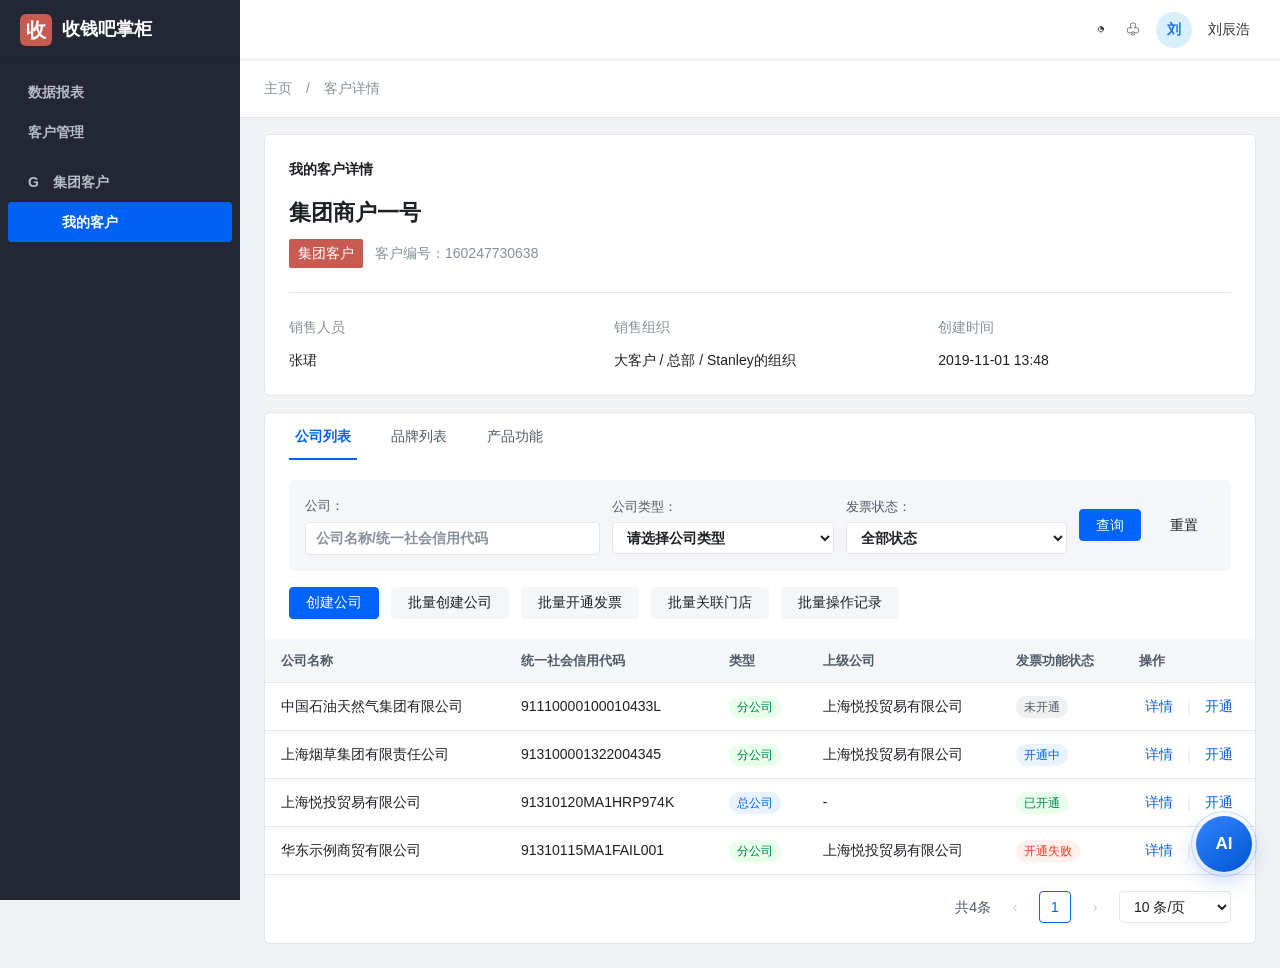
==== commit d1ad6000: "Update CRM detail drawer experience" ====
--- a/index.html
+++ b/index.html
@@ -50,8 +50,8 @@
           </section>
           <div class="brand-tabs" role="tablist" aria-label="客户详情">
             <button class="active" data-customer-tab="companyListPanel">公司列表</button>
+            <button data-customer-tab="customerBrandListPanel">品牌列表</button>
             <button data-customer-tab="productFeaturePanel">产品功能</button>
-            <button>品牌列表</button>
           </div>
           <section class="customer-tab-panel active" id="companyListPanel">
             <div class="company-toolbar">
@@ -90,9 +90,113 @@
               </article>
             </div>
           </section>
+          <section class="customer-tab-panel customer-brand-panel" id="customerBrandListPanel">
+            <div class="customer-brand-toolbar">
+              <div>
+                <h2>品牌列表</h2>
+              </div>
+              <div class="brand-view-switch" role="group" aria-label="品牌列表展示方式">
+                <button class="default-btn small" id="brandCardViewBtn" type="button" aria-pressed="false">▦ 卡片</button>
+                <button class="default-btn small active" id="brandListViewBtn" type="button" aria-pressed="true">☷ 列表</button>
+              </div>
+            </div>
+            <div id="customerBrandListView">
+              <div class="table-scroll">
+                <table class="data-table customer-brand-table">
+                  <thead><tr><th>品牌名称</th><th>品牌编号</th><th>品牌描述</th><th>创建时间</th><th class="action-col">操作</th></tr></thead>
+                  <tbody id="customerBrandRows"></tbody>
+                </table>
+              </div>
+            </div>
+            <div class="customer-brand-card-grid hidden" id="customerBrandCardView"></div>
+            <div class="customer-brand-empty hidden" id="customerBrandEmpty">暂无品牌数据</div>
+            <div class="company-pagination customer-brand-pagination">
+              <span id="customerBrandTotal">共0条</span>
+              <button class="page-arrow" id="customerBrandPrevBtn" type="button">‹</button>
+              <button class="page-current" id="customerBrandPageBtn" type="button">1</button>
+              <button class="page-arrow" id="customerBrandNextBtn" type="button">›</button>
+              <select id="customerBrandPageSize" aria-label="品牌列表每页条数"><option value="6">6 条/页</option><option value="12">12 条/页</option></select>
+            </div>
+          </section>
         </section>
 
-        <section class="page-view" id="companyDetailView" aria-label="公司详情">
+        <section class="page-view detail-drawer-view detail-drawer-brand" id="brandDetailView" data-drawer-base="productsView" aria-label="品牌详情" aria-hidden="true" tabindex="-1">
+          <div class="brand-detail-page-breadcrumb">主页&nbsp;&nbsp;/&nbsp;&nbsp;我的客户</div>
+          <div class="brand-detail-back-row">
+            <button class="default-btn" id="backFromBrandDetailBtn" type="button">返回</button>
+          </div>
+          <section class="brand-detail-summary">
+            <div class="brand-detail-title-row">
+              <div>
+                <div class="brand-detail-eyebrow">品牌详情</div>
+                <div class="brand-detail-name-line"><h1 id="brandDetailName">-</h1></div>
+                <div class="brand-detail-number"><span class="brand-detail-tag">品牌</span><span>品牌编号：</span><strong id="brandDetailCode">-</strong><button class="copy-btn" id="copyBrandCodeBtn" type="button" aria-label="复制品牌编号">▣</button></div>
+              </div>
+            </div>
+            <dl class="brand-detail-meta">
+              <div><dt>所属客户</dt><dd id="brandDetailGroupName">-</dd></div>
+              <div><dt>所属行业</dt><dd id="brandDetailIndustry">-</dd></div>
+              <div><dt>创建时间</dt><dd id="brandDetailCreatedAt">-</dd></div>
+            </dl>
+          </section>
+          <section class="panel brand-detail-content">
+            <div class="workspace-tabs brand-store-tabs" role="tablist" aria-label="品牌详情">
+              <button class="active" data-brand-detail-tab="brandBasicInfoPanel">基础信息</button>
+              <button data-brand-detail-tab="brandStoreListPanel">门店列表</button>
+            </div>
+            <section class="brand-detail-tab-panel active" id="brandBasicInfoPanel">
+              <div class="brand-detail-description">
+                <span>品牌描述</span>
+                <p id="brandDetailDescription">-</p>
+              </div>
+              <div class="brand-logo-simple-grid">
+                <div class="brand-logo-simple-item">
+                  <div class="brand-logo-simple-label">品牌 Logo（标准）</div>
+                  <div class="brand-logo-stage square" id="brandDetailStandardLogo"></div>
+                </div>
+                <div class="brand-logo-simple-item">
+                  <div class="brand-logo-simple-label">品牌 Logo（横版）</div>
+                  <div class="brand-logo-stage horizontal" id="brandDetailHorizontalLogo"></div>
+                </div>
+              </div>
+            </section>
+            <section class="brand-detail-tab-panel" id="brandStoreListPanel">
+              <div class="brand-store-filters">
+                <label>门店ID<input id="brandStoreIdFilter" placeholder="请输入门店ID" /></label>
+                <label>门店名<input id="brandStoreNameFilter" placeholder="请输入门店名" /></label>
+                <label>门店号<input id="brandStoreNoFilter" placeholder="请输入门店号" /></label>
+                <label>门店类型<select id="brandStoreTypeFilter"><option value="">全部类型</option><option>直营</option><option>联营</option><option>加盟</option></select></label>
+                <div class="brand-store-filter-actions"><button class="primary-btn" id="searchBrandStoresBtn">查询</button><button class="default-btn" id="resetBrandStoresBtn">重置</button></div>
+              </div>
+              <div class="table-toolbar actions-only brand-store-actions">
+                <button class="primary-btn" id="createBrandStoreBtn">创建门店</button>
+                <button class="default-btn" id="batchCreateBrandStoresBtn">批量创建门店</button>
+              </div>
+              <div class="table-scroll">
+                <table class="data-table wide brand-store-table">
+                  <thead><tr><th>门店名</th><th>门店号</th><th>门店ID</th><th>门店类型</th><th>所属地区</th><th>创建时间</th><th>操作</th></tr></thead>
+                  <tbody id="brandStoreRows"></tbody>
+                </table>
+              </div>
+              <div class="company-pagination"><span id="brandStoreTotal">共0条</span><button class="page-arrow" id="brandStorePrevBtn">‹</button><button class="page-current" id="brandStorePageBtn">1</button><button class="page-arrow" id="brandStoreNextBtn">›</button><select id="brandStorePageSize" aria-label="品牌门店每页条数"><option value="6">6 条/页</option><option value="10">10 条/页</option></select></div>
+            </section>
+          </section>
+        </section>
+
+        <section class="page-view detail-drawer-view detail-drawer-store" id="brandStoreDetailView" data-drawer-base="productsView" aria-label="门店详情" aria-hidden="true" tabindex="-1">
+          <div class="page-back-row"><button class="default-btn" id="backFromBrandStoreDetailBtn">返回品牌详情</button></div>
+          <div class="settings-head brand-store-detail-head">
+            <div><div class="breadcrumb">我的客户 / 集团商户一号 / 品牌列表 / <span id="brandStoreDetailBrandCrumb">-</span> / 门店详情</div><h1 id="brandStoreDetailName">-</h1><div class="head-tags"><span id="brandStoreDetailNoTag">门店号：-</span><span id="brandStoreDetailIdTag">门店ID：-</span></div></div>
+            <div class="head-actions"><button class="primary-btn" id="editBrandStoreBtn">编辑门店信息</button></div>
+          </div>
+          <section class="panel brand-store-detail-card">
+            <div class="panel-head"><div><h2>基本信息</h2><p>查看门店登记信息和当前状态。</p></div></div>
+            <dl class="brand-store-detail-grid" id="brandStoreDetailGrid"></dl>
+          </section>
+        </section>
+
+        <section class="page-view detail-drawer-view detail-drawer-company" id="companyDetailView" data-drawer-base="productsView" aria-label="公司详情" aria-hidden="true" tabindex="-1">
+          <div class="page-back-row"><button class="default-btn" id="backFromCompanyDetailBtn">返回</button></div>
           <section class="company-detail-summary">
             <div class="company-detail-title-row">
               <div>
@@ -108,7 +212,6 @@
               </div>
               <div class="head-actions">
                 <button class="default-btn" id="editCompanyDetailBtn">编辑信息</button>
-                <button class="default-btn" id="backFromCompanyDetailBtn">返回客户详情</button>
               </div>
             </div>
             <dl class="company-detail-meta">
@@ -121,11 +224,11 @@
 
           <section class="panel company-detail-content">
             <div class="workspace-tabs company-detail-tabs" role="tablist" aria-label="公司详情">
-              <button class="active" data-company-detail-tab="companyFunctionStatusPanel">功能状态</button>
+              <button class="active" data-company-detail-tab="companyStoresPanel">门店管理</button>
               <button id="companyBranchesTab" data-company-detail-tab="companyBranchesPanel">分公司管理</button>
-              <button data-company-detail-tab="companyStoresPanel">门店管理</button>
-            </div>
-            <section class="company-detail-tab-panel active" id="companyFunctionStatusPanel">
+              <button data-company-detail-tab="companyFunctionStatusPanel">功能状态</button>
+            </div>
+            <section class="company-detail-tab-panel" id="companyFunctionStatusPanel">
               <div class="section-heading"><h2>功能列表</h2><p class="section-description">查看并管理该公司已开通的产品功能。</p></div>
               <button class="company-function-card" id="companyInvoiceFunctionCard" type="button">
                 <div class="company-function-icon">票</div>
@@ -148,7 +251,7 @@
               </div>
               <div class="company-pagination"><span id="companyBranchTotal">共0条</span><button class="page-arrow" disabled>‹</button><button class="page-current">1</button><button class="page-arrow" disabled>›</button><select aria-label="分公司每页条数"><option>10 条/页</option></select></div>
             </section>
-            <section class="company-detail-tab-panel" id="companyStoresPanel">
+            <section class="company-detail-tab-panel active" id="companyStoresPanel">
               <div class="company-store-filters">
                 <label>所属品牌<select id="companyStoreBrandFilter"><option value="">全部品牌</option></select></label>
                 <label>门店名<input id="companyStoreNameFilter" placeholder="请输入门店名" /></label>
@@ -170,13 +273,14 @@
         </section>
 
         <section class="page-view" id="companyBatchView" aria-label="公司批量操作">
+          <div class="page-back-row"><button class="default-btn" id="backCompanyListBtn">返回</button></div>
           <div class="settings-head">
             <div>
-              <div class="breadcrumb">我的客户 / 集团商户一号 / 公司列表 / <span id="batchBreadcrumb">批量创建公司</span></div>
+              <div class="breadcrumb"><span id="batchParentPath">我的客户 / 集团商户一号 / 公司列表</span> / <span id="batchBreadcrumb">批量创建公司</span></div>
               <h1 id="batchPageTitle">批量创建公司</h1>
-              <div class="head-tags"><span>客户编号：160247730638</span></div>
-            </div>
-            <div class="head-actions"><button class="default-btn" id="backCompanyListBtn">返回客户详情</button><button class="link-btn" id="batchRecordsShortcutBtn">批量操作记录</button></div>
+              <div class="head-tags"><span id="batchScopeTag">客户编号：160247730638</span></div>
+            </div>
+            <div class="head-actions"><button class="link-btn" id="batchRecordsShortcutBtn">批量操作记录</button></div>
           </div>
           <div class="batch-stepper" id="batchStepper">
             <div class="batch-step active" data-batch-step="1"><span>1</span><strong>上传文件</strong></div>
@@ -212,13 +316,56 @@
           </section>
         </section>
 
+        <section class="page-view" id="ruleBatchView" aria-label="开票规则批量导入">
+          <div class="page-back-row"><button class="default-btn" id="backRuleSettingsBtn">返回</button></div>
+          <div class="settings-head">
+            <div>
+              <div class="breadcrumb">我的客户 / 集团商户一号 / 电子发票设置 / 品牌开票设置 / <span id="ruleBatchBreadcrumb">批量导入商品大类匹配规则</span></div>
+              <h1 id="ruleBatchPageTitle">批量导入商品大类匹配规则</h1>
+              <div class="head-tags"><span id="ruleBatchBrandTag">品牌编号：700001</span></div>
+            </div>
+          </div>
+          <div class="batch-stepper" id="ruleBatchStepper">
+            <div class="rule-batch-step active" data-rule-batch-step="1"><span>1</span><strong>上传文件</strong></div>
+            <i></i>
+            <div class="rule-batch-step" data-rule-batch-step="2"><span>2</span><strong>检查文件</strong></div>
+            <i></i>
+            <div class="rule-batch-step" data-rule-batch-step="3"><span>3</span><strong>执行导入</strong></div>
+          </div>
+          <section class="panel batch-workspace">
+            <div class="rule-batch-stage active" data-rule-batch-stage="1">
+              <div class="batch-upload-section">
+                <h2>1. 下载模板</h2>
+                <p id="ruleBatchTemplateHint">请下载商品大类匹配规则模板，按模板填写规则信息。</p>
+                <div class="batch-template-fields" id="ruleBatchTemplateFields" aria-label="模板字段"></div>
+                <button class="default-btn" id="downloadRuleBatchTemplateBtn">下载模板</button>
+              </div>
+              <div class="batch-upload-section divider-top">
+                <h2>2. 上传文件</h2>
+                <p>支持 xlsx 格式，文件大小不超过 5MB</p>
+                <button class="batch-upload-box" id="selectRuleBatchFileBtn" type="button"><span class="upload-icon">⇧</span><strong>点击选择示例文件</strong><small>也可拖拽文件到此区域上传</small></button>
+                <div class="batch-file-card hidden" id="ruleBatchFileCard"><div><strong id="ruleBatchFileName">-</strong><small>文件已上传，可开始检查</small></div><button class="link-btn danger" id="removeRuleBatchFileBtn">移除</button></div>
+                <button class="primary-btn batch-primary-action" id="startRuleBatchCheckBtn" disabled>开始检查</button>
+              </div>
+            </div>
+            <div class="rule-batch-stage" data-rule-batch-stage="2">
+              <div class="batch-result-head"><div class="batch-stats"><span>总行数：<strong id="ruleBatchCheckTotal">0</strong></span><span class="success-text">通过：<strong id="ruleBatchCheckPass">0</strong></span><span class="danger-text">不通过：<strong id="ruleBatchCheckFail">0</strong></span></div><div><button class="default-btn" id="reuploadRuleBatchBtn">重新上传</button><button class="primary-btn" id="executeRuleBatchBtn">执行导入</button></div></div>
+              <div class="table-scroll"><table class="data-table wide"><thead id="ruleBatchCheckHead"></thead><tbody id="ruleBatchCheckRows"></tbody></table></div>
+            </div>
+            <div class="rule-batch-stage" data-rule-batch-stage="3">
+              <div class="batch-result-summary"><div><span>执行成功</span><strong class="success-text" id="ruleBatchSuccessCount">0</strong></div><div><span>执行失败</span><strong class="danger-text" id="ruleBatchFailureCount">0</strong></div><div><span>跳过</span><strong id="ruleBatchSkippedCount">0</strong></div><div class="batch-result-actions"><button class="default-btn" id="ruleBatchBackToRulesBtn">返回开票规则设置</button><button class="primary-btn" id="restartRuleBatchBtn">继续导入</button></div></div>
+              <div class="table-scroll"><table class="data-table wide"><thead id="ruleBatchExecuteHead"></thead><tbody id="ruleBatchExecuteRows"></tbody></table></div>
+            </div>
+          </section>
+        </section>
+
         <section class="page-view" id="batchRecordsView" aria-label="批量操作记录">
+          <div class="page-back-row"><button class="default-btn" id="backFromBatchRecordsBtn">返回</button></div>
           <div class="settings-head">
             <div><div class="breadcrumb">我的客户 / 集团商户一号 / 公司列表 / 批量操作记录</div><h1>批量操作记录</h1><div class="head-tags"><span>客户编号：160247730638</span></div></div>
-            <div class="head-actions"><button class="default-btn" id="backFromBatchRecordsBtn">返回客户详情</button></div>
           </div>
           <section class="panel batch-record-filter">
-            <label>任务类型<select id="batchRecordTypeFilter"><option value="">全部</option><option value="CREATE_COMPANY">批量创建公司</option><option value="ENABLE_INVOICE">批量开通发票</option><option value="ASSOCIATE_STORE">批量关联门店</option></select></label>
+            <label>任务类型<select id="batchRecordTypeFilter"><option value="">全部</option><option value="CREATE_COMPANY">批量创建公司</option><option value="ENABLE_INVOICE">批量开通发票</option><option value="ASSOCIATE_STORE">批量关联门店</option><option value="CREATE_BRAND_STORE">批量创建门店</option></select></label>
             <label>状态<select id="batchRecordStatusFilter"><option value="">全部</option><option value="CheckCompleted">待执行</option><option value="ExecutionCompleted">执行完成</option><option value="ExecutionFailed">执行失败</option></select></label>
             <label>关键字<input id="batchRecordKeyword" placeholder="文件名 / 操作人" /></label>
             <div><button class="primary-btn" id="searchBatchRecordsBtn">查询</button><button class="default-btn" id="resetBatchRecordsBtn">重置</button></div>
@@ -234,6 +381,7 @@
         </section>
 
         <section class="page-view" id="einvoiceView" aria-label="客户电子发票设置">
+          <div class="page-back-row"><button class="default-btn" id="backCustomerProductsBtn">返回</button></div>
           <div class="settings-head">
             <div>
               <div class="breadcrumb">我的客户 / 集团商户一号 / 产品功能 / 电子发票设置</div>
@@ -241,9 +389,6 @@
               <div class="head-tags">
                 <span>客户编号：160247730638</span>
               </div>
-            </div>
-            <div class="head-actions">
-              <button class="default-btn" id="backCustomerProductsBtn">返回产品管理</button>
             </div>
           </div>
 
@@ -292,7 +437,8 @@
           </section>
         </section>
 
-        <section class="page-view" id="taxNoDetailView" aria-label="纳税人详情">
+        <section class="page-view detail-drawer-view detail-drawer-taxpayer" id="taxNoDetailView" data-drawer-base="einvoiceView" aria-label="纳税人详情" aria-hidden="true" tabindex="-1">
+          <div class="page-back-row"><button class="default-btn" id="backTaxNoListBtn">返回</button></div>
           <div class="settings-head">
             <div>
               <div class="breadcrumb">我的客户 / 集团商户一号 / 电子发票设置 / 纳税人详情</div>
@@ -310,7 +456,6 @@
                   <button class="default-btn small danger-outline" id="detailInvoiceStatusBtn">禁用</button>
                 </div>
               </div>
-              <button class="default-btn" id="backTaxNoListBtn">返回纳税人管理</button>
             </div>
           </div>
           <div class="tax-detail-stack">
@@ -360,6 +505,7 @@
         </section>
 
         <section class="page-view" id="brandSettingsView" aria-label="品牌开票设置">
+          <div class="page-back-row"><button class="default-btn" id="backEinvoiceBtn">返回</button></div>
           <div class="settings-head">
             <div>
               <div class="breadcrumb">我的客户 / 集团商户一号 / 电子发票设置 / 品牌开票设置</div>
@@ -367,9 +513,6 @@
               <div class="head-tags">
                 <span id="brandCodeTag">品牌编号：700001</span>
               </div>
-            </div>
-            <div class="head-actions">
-              <button class="default-btn" id="backEinvoiceBtn">返回电子发票</button>
             </div>
           </div>
 
@@ -398,7 +541,8 @@
                       <tr>
                         <th>门店名称</th>
                         <th>门店编号</th>
-                        <th>所属公司</th>
+                        <th>开票税号</th>
+                        <th>纳税人名称</th>
                         <th>开票状态</th>
                         <th>更新时间</th>
                         <th class="action-col">操作</th>
@@ -435,7 +579,7 @@
 
                 <div class="workspace-tabs rule-sub-tabs" role="tablist" aria-label="订单开票规则设置" data-tab-group="brandRuleSettings">
                   <button class="active" data-tab="categoryRulePanel">按商品大类匹配</button>
-                  <button data-tab="defaultRulePanel">按税号匹配</button>
+                  <button data-tab="defaultRulePanel">税号兜底开票项目配置</button>
                 </div>
 
                 <section class="tab-panel active rule-sub-panel" id="categoryRulePanel" data-tab-group="brandRuleSettings">
@@ -465,7 +609,7 @@
                       </div>
                     </div>
                     <div class="table-scroll">
-                      <table class="data-table wide">
+                      <table class="data-table wide category-rule-table">
                         <thead>
                           <tr>
                             <th>商品大类</th>
@@ -474,6 +618,12 @@
                             <th>税收分类简称</th>
                             <th>税率</th>
                             <th>优惠政策</th>
+                            <th>
+                              <span class="table-header-with-help">
+                                指定开票税号
+                                <button class="field-help-button" id="specifiedTaxNoHelpBtn" type="button" aria-label="查看指定开票税号说明" aria-expanded="false" aria-controls="specifiedTaxNoHelpPopover">?</button>
+                              </span>
+                            </th>
                             <th>更新时间</th>
                             <th class="action-col">操作</th>
                           </tr>
@@ -488,8 +638,8 @@
                   <div class="sub-panel-block">
                     <div class="default-tax-code-list" id="defaultTaxCodeListWrap">
                       <div class="section-heading">
-                        <h3 class="sub-title">按税号匹配税收分类编码</h3>
-                        <p class="section-description">当订单的商品行的商品大类匹配不到规则时，可根据订单对应门店使用的开票税号，来匹配税收分类编码和税率</p>
+                        <h3 class="sub-title">税号兜底开票项目配置</h3>
+                        <p class="section-description">当订单商品行未命中商品大类规则时，系统根据订单对应门店使用的开票税号，匹配该税号配置的兜底开票项目、税收分类编码和税率。</p>
                       </div>
                       <div class="query-filter">
                         <label class="filter-field">
@@ -663,6 +813,14 @@
                                 <dd id="themeColorView">黑金</dd>
                               </div>
                               <div>
+                                <dt>品牌 Logo</dt>
+                                <dd>
+                                  <div class="brand-logo-summary">
+                                    <span class="brand-logo-preview" id="brandLogoViewPreview">WOSAI Demo Shop</span>
+                                  </div>
+                                </dd>
+                              </div>
+                              <div>
                                 <dt>开票说明</dt>
                                 <dd class="note-view" id="invoiceNoteView"></dd>
                               </div>
@@ -680,6 +838,21 @@
                               <button class="theme-chip active" data-theme="black-gold"><span class="swatch black-gold"></span>黑金</button>
                               <button class="theme-chip" data-theme="black-white"><span class="swatch black-white"></span>黑白</button>
                               <button class="theme-chip" data-theme="red-white"><span class="swatch red-white"></span>红白</button>
+                            </div>
+                            <div class="brand-logo-setting">
+                              <span class="label-text">品牌 Logo</span>
+                              <p>默认读取品牌横版 Logo，可单独上传 Logo 进行替代。</p>
+                              <div class="brand-logo-editor">
+                                <div class="brand-logo-preview edit-preview" id="brandLogoEditPreview">WOSAI Demo Shop</div>
+                                <div class="brand-logo-actions">
+                                  <input class="hidden" id="brandLogoFile" type="file" accept="image/png,image/jpeg,image/webp,image/svg+xml" />
+                                  <div>
+                                    <button class="default-btn small" id="uploadBrandLogoBtn" type="button">上传 Logo</button>
+                                    <button class="link-btn" id="restoreBrandLogoBtn" type="button">恢复品牌横版 Logo</button>
+                                  </div>
+                                  <small id="brandLogoFileName">当前使用品牌横版 Logo</small>
+                                </div>
+                              </div>
                             </div>
                             <label class="rich-label">
                               开票说明
@@ -708,6 +881,7 @@
                             </div>
                             <span>•••</span>
                           </div>
+                          <div class="phone-brand-logo" id="phoneBrandLogo">WOSAI Demo Shop</div>
                           <div class="phone-content">
                             <div class="phone-order-grid">
                               <div>
@@ -740,9 +914,6 @@
                             <div class="phone-input-row full">
                               <span>请输入您的邮箱（必填）</span>
                             </div>
-                            <div class="phone-note" id="previewNote">
-                              请确认订单信息后提交开票申请。专票申请提交后由商家财务审核处理。
-                            </div>
                             <button class="phone-submit">申请开票</button>
                             <div class="phone-bottom-title">电子发票开票说明</div>
                           </div>
@@ -764,6 +935,11 @@
         <button class="default-btn small" id="cancelStatusPopoverBtn">取消</button>
         <button class="primary-btn small" id="confirmStatusPopoverBtn">确定</button>
       </div>
+    </div>
+
+    <div class="field-help-popover table-help-floating hidden" id="specifiedTaxNoHelpPopover" role="tooltip">
+      <strong>指定开票税号的作用</strong>
+      <span>配置后，命中该商品大类规则的商品行使用指定税号开票；未配置时，使用订单对应门店关联的开票税号。</span>
     </div>
 
     <div class="modal-mask drawer-mask" id="ruleModal" aria-hidden="true">
@@ -827,40 +1003,21 @@
                 <option>10 按5%简易征收减按1.5%计征</option>
               </select>
             </label>
+            <label>
+              指定开票税号
+              <select id="ruleSpecifiedTaxNo">
+                <option value="">不指定（使用订单门店关联税号）</option>
+                <option value="91310115MA1K3DEMOA">上海我有示例商贸有限公司（91310115MA1K3DEMOA）</option>
+                <option value="91320100MA1RDEMO01">南京示例零售有限公司（91320100MA1RDEMO01）</option>
+              </select>
+              <small>可选。指定后，命中该规则的商品行使用此税号开票。</small>
+            </label>
           </div>
           <p class="field-error" id="ruleError"></p>
         </div>
         <div class="modal-foot">
           <button class="default-btn" data-close="ruleModal">取消</button>
           <button class="primary-btn" id="confirmRuleBtn">确定</button>
-        </div>
-      </div>
-    </div>
-
-    <div class="modal-mask" id="importModal" aria-hidden="true">
-      <div class="modal large" role="dialog" aria-modal="true" aria-labelledby="importTitle">
-        <div class="modal-head">
-          <h2 id="importTitle">批量导入商品开票规则</h2>
-          <button class="icon-btn" data-close="importModal">×</button>
-        </div>
-        <div class="modal-body">
-          <div class="template-fields">
-            <span>品牌编号</span>
-            <span>商品大类</span>
-            <span>大类别名</span>
-            <span>税收分类编码</span>
-            <span>税率</span>
-            <span>优惠政策</span>
-          </div>
-          <label class="upload-box">
-            <input id="mockFile" type="file" />
-            <span>选择导入文件</span>
-          </label>
-          <p class="muted-text">导入后将按品牌编号和商品大类校验重复规则。</p>
-        </div>
-        <div class="modal-foot">
-          <button class="default-btn" data-close="importModal">取消</button>
-          <button class="primary-btn" id="mockImportBtn">模拟导入</button>
         </div>
       </div>
     </div>
@@ -955,35 +1112,6 @@
       </div>
     </div>
 
-    <div class="modal-mask" id="defaultImportModal" aria-hidden="true">
-      <div class="modal large" role="dialog" aria-modal="true" aria-labelledby="defaultImportTitle">
-        <div class="modal-head">
-          <h2 id="defaultImportTitle">批量导入税号匹配规则</h2>
-          <button class="icon-btn" data-close="defaultImportModal">×</button>
-        </div>
-        <div class="modal-body">
-          <div class="template-fields wide">
-            <span>税号</span>
-            <span>纳税人名称</span>
-            <span>大类别名</span>
-            <span>税收分类编码</span>
-            <span>税收分类简称</span>
-            <span>税率</span>
-            <span>优惠政策</span>
-          </div>
-          <label class="upload-box">
-            <input id="defaultMockFile" type="file" />
-            <span>选择导入文件</span>
-          </label>
-          <p class="muted-text">导入后将按税号和大类别名校验重复规则。</p>
-        </div>
-        <div class="modal-foot">
-          <button class="default-btn" data-close="defaultImportModal">取消</button>
-          <button class="primary-btn" id="mockDefaultImportBtn">导入</button>
-        </div>
-      </div>
-    </div>
-
     <div class="modal-mask drawer-mask" id="createCompanyDrawer" aria-hidden="true">
       <div class="drawer drawer-wide" role="dialog" aria-modal="true" aria-labelledby="createCompanyTitle">
         <div class="modal-head"><h2 id="createCompanyTitle">创建公司</h2><button class="icon-btn" data-close="createCompanyDrawer">×</button></div>
@@ -1055,6 +1183,27 @@
       </div>
     </div>
 
+    <div class="modal-mask drawer-mask" id="brandStoreDrawer" aria-hidden="true">
+      <div class="drawer drawer-wide brand-store-drawer" role="dialog" aria-modal="true" aria-labelledby="brandStoreDrawerTitle">
+        <div class="modal-head"><h2 id="brandStoreDrawerTitle">创建门店</h2><button class="icon-btn" data-close="brandStoreDrawer">×</button></div>
+        <div class="modal-body">
+          <div class="drawer-readonly-grid brand-store-brand-summary"><div><span>所属品牌</span><strong id="brandStoreDrawerBrandName">-</strong></div><div><span>品牌编号</span><strong id="brandStoreDrawerBrandCode">-</strong></div></div>
+          <div class="form-grid drawer-form brand-store-form">
+            <fieldset><legend>门店类型 <em>*</em></legend><div class="brand-store-radio-row"><label class="radio-option"><input type="radio" name="brandStoreType" value="直营" checked /><span>直营</span></label><label class="radio-option"><input type="radio" name="brandStoreType" value="联营" /><span>联营</span></label><label class="radio-option"><input type="radio" name="brandStoreType" value="加盟" /><span>加盟</span></label></div></fieldset>
+            <label id="brandStoreStatusField"><span class="field-label">门店状态</span><select id="brandStoreStatusInput"><option value="enabled">启用</option><option value="disabled">禁用</option></select></label>
+            <label><span class="field-label">门店名称 <em>*</em></span><input id="brandStoreNameInput" maxlength="40" placeholder="请输入门店名称" /><small><span id="brandStoreNameCount">0</span> / 40</small></label>
+            <label><span class="field-label">门店号 <em>*</em></span><input id="brandStoreNoInput" maxlength="32" placeholder="请输入门店号" /><small>门店号在当前品牌下不可重复</small></label>
+            <label><span class="field-label">所属地区 <em>*</em></span><select id="brandStoreRegionInput"><option value="">请选择所属地区</option><option>上海市 / 上海市 / 长宁区</option><option>上海市 / 上海市 / 静安区</option><option>北京市 / 北京市 / 朝阳区</option><option>江苏省 / 苏州市 / 工业园区</option><option>浙江省 / 杭州市 / 上城区</option><option>广东省 / 深圳市 / 南山区</option></select></label>
+            <label><span class="field-label">详细地址 <em>*</em></span><textarea id="brandStoreAddressInput" rows="3" maxlength="128" placeholder="请输入详细地址"></textarea></label>
+            <label><span class="field-label">联系电话</span><input id="brandStorePhoneInput" maxlength="18" placeholder="请输入联系电话" /></label>
+            <label><span class="field-label">门店备注</span><textarea id="brandStoreRemarkInput" rows="3" maxlength="50" placeholder="请输入备注（选填）"></textarea></label>
+          </div>
+          <p class="field-error" id="brandStoreFormError"></p>
+        </div>
+        <div class="modal-foot"><button class="default-btn" data-close="brandStoreDrawer">取消</button><button class="primary-btn" id="saveBrandStoreBtn">创建</button></div>
+      </div>
+    </div>
+
     <div class="modal-mask drawer-mask" id="enableInvoiceDrawer" aria-hidden="true">
       <div class="drawer drawer-wide invoice-enable-drawer" role="dialog" aria-modal="true" aria-labelledby="enableInvoiceTitle">
         <div class="modal-head"><h2 id="enableInvoiceTitle">开通功能</h2><button class="icon-btn" data-close="enableInvoiceDrawer">×</button></div>
@@ -1103,6 +1252,8 @@
       </div>
     </div>
 
+    <div class="detail-drawer-backdrop" id="detailDrawerBackdrop" aria-hidden="true"></div>
+
     <button class="ai-float-ball" id="aiFloatBall" type="button" aria-label="打开 AI 配置助手">
       <span>AI</span>
     </button>
@@ -1145,5 +1296,6 @@
     <div class="toast" id="toast" role="status"></div>
     <script src="./app.js"></script>
     <script src="./company.js"></script>
+    <script src="./brand-stores.js"></script>
   </body>
 </html>
--- a/styles.css
+++ b/styles.css
@@ -312,6 +312,442 @@
   display: block;
 }
 
+.customer-brand-panel {
+  min-height: 440px;
+  padding-bottom: 8px;
+}
+
+.customer-brand-toolbar,
+.brand-detail-title-row,
+.brand-detail-name-line,
+.brand-detail-number,
+.brand-name-cell,
+.customer-brand-card-main,
+.customer-brand-card-foot,
+.brand-logo-display-head {
+  display: flex;
+  align-items: center;
+}
+
+.customer-brand-toolbar {
+  justify-content: space-between;
+  gap: 24px;
+  padding: 22px 28px 18px;
+}
+
+.customer-brand-toolbar h2,
+.brand-detail-section-head h2 {
+  margin: 0 0 7px;
+  font-size: 18px;
+}
+
+.customer-brand-toolbar p,
+.brand-detail-section-head p {
+  margin: 0;
+  color: #8a8f99;
+}
+
+.brand-view-switch {
+  display: flex;
+  gap: 8px;
+}
+
+.brand-view-switch button.active {
+  border-color: #1677ff;
+  background: #e8f3ff;
+  color: #1677ff;
+}
+
+.customer-brand-table {
+  min-width: 920px;
+}
+
+.brand-name-cell {
+  gap: 12px;
+}
+
+.brand-table-logo {
+  display: block;
+  flex: 0 0 36px;
+  width: 36px;
+  height: 36px;
+}
+
+.brand-table-logo img,
+.customer-brand-card-logo img,
+.brand-logo-stage img {
+  width: 100%;
+  height: 100%;
+  object-fit: contain;
+}
+
+.customer-brand-card-grid {
+  grid-template-columns: repeat(3, minmax(240px, 1fr));
+  gap: 16px;
+  padding: 0 28px 4px;
+}
+
+.customer-brand-card-grid:not(.hidden) {
+  display: grid;
+}
+
+.customer-brand-card {
+  display: grid;
+  gap: 18px;
+  min-height: 184px;
+  padding: 20px;
+  border: 1px solid #e5e9f0;
+  border-radius: 6px;
+  background: #fff;
+}
+
+.customer-brand-card:hover {
+  border-color: #8fb7ff;
+  box-shadow: 0 3px 12px rgb(28 108 239 / 8%);
+}
+
+.customer-brand-card-main {
+  align-items: flex-start;
+  gap: 16px;
+}
+
+.customer-brand-card-logo {
+  flex: 0 0 64px;
+  width: 64px;
+  height: 64px;
+  overflow: hidden;
+  border-radius: 6px;
+}
+
+.customer-brand-card-copy {
+  min-width: 0;
+}
+
+.customer-brand-card-copy h3 {
+  margin: 0 0 7px;
+  font-size: 16px;
+}
+
+.customer-brand-card-copy span,
+.customer-brand-card-foot {
+  color: #8a8f99;
+  font-size: 12px;
+}
+
+.customer-brand-card-copy p {
+  margin: 12px 0 0;
+  color: #555d6b;
+  line-height: 1.6;
+}
+
+.customer-brand-card-foot {
+  align-self: end;
+  justify-content: space-between;
+  gap: 12px;
+  padding-top: 14px;
+  border-top: 1px solid #edf0f5;
+}
+
+.customer-brand-empty {
+  min-height: 260px;
+  padding-top: 100px;
+  color: #a1a6af;
+  text-align: center;
+}
+
+.brand-logo-placeholder {
+  display: grid;
+  width: 100%;
+  height: 100%;
+  place-items: center;
+  border: 1px dashed #d8dce3;
+  border-radius: 6px;
+  background: #f7f8fa;
+  color: #a1a6af;
+  font-size: 12px;
+}
+
+.brand-logo-placeholder.compact {
+  overflow: hidden;
+}
+
+.brand-logo-placeholder.compact span {
+  font-size: 0;
+}
+
+.brand-logo-placeholder.compact span::after {
+  content: "无";
+  font-size: 12px;
+}
+
+.brand-detail-summary {
+  margin-bottom: 14px;
+  padding: 26px 28px 0;
+  background: #fff;
+}
+
+.brand-detail-title-row {
+  align-items: flex-start;
+  justify-content: space-between;
+  gap: 24px;
+}
+
+.brand-detail-name-line {
+  gap: 12px;
+  margin-bottom: 10px;
+}
+
+.brand-detail-name-line h1 {
+  margin: 0;
+  font-size: 24px;
+  font-weight: 600;
+}
+
+.brand-detail-tag {
+  padding: 3px 8px;
+  border-radius: 3px;
+  background: #e8f3ff;
+  color: #1677ff;
+  font-size: 13px;
+}
+
+.brand-detail-number {
+  gap: 6px;
+  color: #7b8290;
+  font-size: 13px;
+}
+
+.brand-detail-number strong {
+  color: #3156c9;
+  font-weight: 500;
+}
+
+.brand-detail-meta {
+  display: grid;
+  grid-template-columns: repeat(3, minmax(180px, 1fr));
+  gap: 32px;
+  margin: 26px 0 0;
+  padding: 24px 0 26px;
+  border-top: 1px solid #eceff3;
+}
+
+.brand-detail-meta dt {
+  margin-bottom: 9px;
+  color: #8a8f99;
+}
+
+.brand-detail-meta dd {
+  margin: 0;
+}
+
+.brand-detail-content {
+  padding: 0;
+}
+
+.brand-store-tabs {
+  padding: 0 28px;
+}
+
+.brand-detail-tab-panel {
+  display: none;
+  padding: 26px 28px 30px;
+}
+
+.brand-detail-tab-panel.active {
+  display: block;
+}
+
+.brand-store-filters {
+  display: grid;
+  grid-template-columns: repeat(4, minmax(150px, 1fr)) auto;
+  gap: 16px;
+  align-items: end;
+  margin-bottom: 20px;
+}
+
+.brand-store-filters label {
+  display: grid;
+  gap: 8px;
+  color: #69707d;
+}
+
+.brand-store-filters input,
+.brand-store-filters select {
+  width: 100%;
+}
+
+.brand-store-filter-actions,
+.brand-store-actions {
+  display: flex;
+  gap: 10px;
+}
+
+.brand-store-actions {
+  justify-content: flex-start;
+  margin-bottom: 16px;
+}
+
+.brand-store-table {
+  min-width: 1180px;
+}
+
+.store-product-tag {
+  display: inline-block;
+  padding: 2px 8px;
+  border-radius: 3px;
+  background: #e8f3ff;
+  color: #1677ff;
+  font-size: 12px;
+}
+
+.brand-store-detail-head {
+  align-items: flex-start;
+}
+
+.brand-store-detail-card {
+  padding: 26px 28px 30px;
+}
+
+.brand-store-detail-grid {
+  display: grid;
+  grid-template-columns: repeat(3, minmax(180px, 1fr));
+  gap: 28px 40px;
+  margin: 0;
+}
+
+.brand-store-detail-grid div {
+  min-width: 0;
+}
+
+.brand-store-detail-grid dt {
+  margin-bottom: 9px;
+  color: #8a8f99;
+}
+
+.brand-store-detail-grid dd {
+  margin: 0;
+  line-height: 1.6;
+  overflow-wrap: anywhere;
+}
+
+.brand-store-brand-summary {
+  margin-bottom: 22px;
+}
+
+.brand-store-drawer {
+  width: 560px !important;
+}
+
+.brand-store-form em {
+  color: #d9363e;
+  font-style: normal;
+}
+
+.brand-store-form small {
+  color: #8a8f99;
+  font-weight: 400;
+}
+
+.brand-store-form fieldset {
+  display: grid;
+  gap: 10px;
+  margin: 0;
+  padding: 0;
+  border: 0;
+}
+
+.brand-store-form legend {
+  padding: 0;
+  font-weight: 600;
+}
+
+.brand-store-radio-row {
+  display: flex;
+  align-items: center;
+  gap: 28px;
+}
+
+.brand-store-form .radio-option {
+  display: inline-flex;
+  align-items: center;
+  gap: 8px;
+  width: auto;
+  font-weight: 400;
+  cursor: pointer;
+}
+
+.brand-store-form .radio-option input {
+  width: 16px;
+  height: 16px;
+  margin: 0;
+}
+
+.brand-store-form textarea {
+  width: 100%;
+  min-width: 0;
+  resize: vertical;
+}
+
+.brand-detail-section-head {
+  padding-bottom: 18px;
+  border-bottom: 1px solid #edf0f5;
+}
+
+.brand-detail-description {
+  padding: 22px 0;
+}
+
+.brand-detail-description > span {
+  color: #8a8f99;
+}
+
+.brand-detail-description p {
+  margin: 10px 0 0;
+  line-height: 1.7;
+}
+
+.brand-logo-display-grid {
+  display: grid;
+  grid-template-columns: repeat(2, minmax(280px, 1fr));
+  gap: 20px;
+}
+
+.brand-logo-display-card {
+  padding: 18px;
+  border: 1px solid #e5e9f0;
+  border-radius: 6px;
+}
+
+.brand-logo-display-head {
+  justify-content: space-between;
+  gap: 16px;
+  margin-bottom: 16px;
+}
+
+.brand-logo-display-head span {
+  color: #a1a6af;
+  font-size: 12px;
+}
+
+.brand-logo-stage {
+  display: grid;
+  height: 220px;
+  place-items: center;
+  padding: 24px;
+  border-radius: 5px;
+  background: #f7f8fa;
+}
+
+.brand-logo-stage.square img {
+  width: 160px;
+  height: 160px;
+}
+
+.brand-logo-stage.horizontal img {
+  width: min(320px, 100%);
+  height: 160px;
+}
+
 .company-toolbar {
   display: flex;
   align-items: stretch;
@@ -765,7 +1201,8 @@
   background: #dfe3e8;
 }
 
-.batch-step {
+.batch-step,
+.rule-batch-step {
   display: flex;
   align-items: center;
   gap: 10px;
@@ -773,7 +1210,8 @@
   white-space: nowrap;
 }
 
-.batch-step > span {
+.batch-step > span,
+.rule-batch-step > span {
   display: inline-flex;
   align-items: center;
   justify-content: center;
@@ -784,18 +1222,24 @@
   background: #fff;
 }
 
-.batch-step.active { color: #262626; }
+.batch-step.active,
+.rule-batch-step.active { color: #262626; }
 .batch-step.active > span,
-.batch-step.completed > span { border-color: #1677ff; background: #1677ff; color: #fff; }
-.batch-step.completed + i { background: #1677ff; }
+.batch-step.completed > span,
+.rule-batch-step.active > span,
+.rule-batch-step.completed > span { border-color: #1677ff; background: #1677ff; color: #fff; }
+.batch-step.completed + i,
+.rule-batch-step.completed + i { background: #1677ff; }
 
 .batch-workspace {
   min-height: 520px;
   padding: 32px;
 }
 
-.batch-stage { display: none; }
-.batch-stage.active { display: block; }
+.batch-stage,
+.rule-batch-stage { display: none; }
+.batch-stage.active,
+.rule-batch-stage.active { display: block; }
 
 .batch-upload-section {
   max-width: 640px;
@@ -1509,6 +1953,17 @@
 
 .data-table.wide {
   min-width: 1020px;
+}
+
+.category-rule-table {
+  min-width: 1220px;
+}
+
+.table-header-with-help {
+  display: inline-flex;
+  align-items: center;
+  gap: 6px;
+  white-space: nowrap;
 }
 
 .data-table th,
@@ -1891,6 +2346,74 @@
   color: #1677ff;
 }
 
+.brand-logo-summary {
+  display: flex;
+  align-items: center;
+  flex-wrap: wrap;
+  gap: 12px;
+}
+
+.brand-logo-preview {
+  display: flex;
+  align-items: center;
+  justify-content: center;
+  width: 168px;
+  min-height: 46px;
+  padding: 8px 14px;
+  overflow: hidden;
+  border: 1px solid #e5e6eb;
+  border-radius: 6px;
+  background: #fff;
+  color: #1f2937;
+  font-size: 15px;
+  font-weight: 700;
+  text-align: center;
+}
+
+.brand-logo-preview img,
+.phone-brand-logo img {
+  display: block;
+  max-width: 100%;
+  max-height: 100%;
+  object-fit: contain;
+}
+
+.brand-logo-setting {
+  margin: 18px 0;
+}
+
+.brand-logo-setting > p {
+  margin: 8px 0 12px;
+  color: #8a8f99;
+  font-size: 13px;
+}
+
+.brand-logo-editor {
+  display: flex;
+  align-items: center;
+  gap: 16px;
+  padding: 16px;
+  border: 1px solid #e5e6eb;
+  border-radius: var(--radius);
+  background: #fafafa;
+}
+
+.brand-logo-actions {
+  display: grid;
+  gap: 8px;
+}
+
+.brand-logo-actions > div {
+  display: flex;
+  align-items: center;
+  flex-wrap: wrap;
+  gap: 10px;
+}
+
+.brand-logo-actions small {
+  color: #8a8f99;
+}
+
 .swatch {
   width: 28px;
   height: 18px;
@@ -2000,6 +2523,23 @@
   padding: 10px 18px 24px;
 }
 
+.phone-brand-logo {
+  display: flex;
+  align-items: center;
+  justify-content: center;
+  width: 142px;
+  height: 42px;
+  margin: 14px auto 4px;
+  padding: 6px 10px;
+  overflow: hidden;
+  border-radius: 4px;
+  background: #fff;
+  color: #1f2937;
+  font-size: 13px;
+  font-weight: 700;
+  text-align: center;
+}
+
 .phone-order-grid {
   display: grid;
   grid-template-columns: repeat(2, minmax(0, 1fr));
@@ -2341,6 +2881,14 @@
   font-size: 12px;
   font-weight: 400;
   line-height: 1.6;
+}
+
+.field-help-popover.table-help-floating {
+  position: fixed;
+  top: 0;
+  right: auto;
+  left: 0;
+  pointer-events: none;
 }
 
 .field-help-popover strong {
@@ -2734,6 +3282,1021 @@
   display: block;
 }
 
+/* Semi Design 2.89.1 inspired desktop visual system.
+ * The demo remains framework-free; these tokens and component rules align the
+ * existing HTML controls with Semi's hierarchy, density and interaction states.
+ */
+:root {
+  --semi-color-primary: #0064fa;
+  --semi-color-primary-hover: #3385ff;
+  --semi-color-primary-active: #0047bf;
+  --semi-color-primary-light: #e8f3ff;
+  --semi-color-bg-0: #f2f3f5;
+  --semi-color-bg-1: #ffffff;
+  --semi-color-fill-0: #f5f6f7;
+  --semi-color-fill-1: #eff0f1;
+  --semi-color-text-0: #1c1f23;
+  --semi-color-text-1: #4e5969;
+  --semi-color-text-2: #86909c;
+  --semi-color-border: #e5e6eb;
+  --semi-color-disabled-bg: #f5f6f7;
+  --semi-color-disabled-text: #c9cdd4;
+  --semi-color-success: #00a854;
+  --semi-color-warning: #ff8800;
+  --semi-color-danger: #f93920;
+  --semi-radius-small: 4px;
+  --semi-radius-medium: 6px;
+  --semi-shadow-elevated: 0 6px 24px rgba(31, 35, 41, 0.12);
+  --blue: var(--semi-color-primary);
+  --blue-active: var(--semi-color-primary);
+  --page: var(--semi-color-bg-0);
+  --panel: var(--semi-color-bg-1);
+  --text: var(--semi-color-text-0);
+  --muted: var(--semi-color-text-2);
+  --line: var(--semi-color-border);
+  --line-dark: var(--semi-color-border);
+  --primary: var(--semi-color-primary);
+  --success: var(--semi-color-success);
+  --warning: var(--semi-color-warning);
+  --danger: var(--semi-color-danger);
+  --radius: var(--semi-radius-small);
+  --shadow: var(--semi-shadow-elevated);
+}
+
+body {
+  background: var(--semi-color-bg-0);
+  color: var(--semi-color-text-0);
+  line-height: 1.5;
+}
+
+button,
+input,
+select,
+textarea,
+[contenteditable="true"] {
+  transition:
+    border-color 0.15s ease,
+    background-color 0.15s ease,
+    color 0.15s ease,
+    box-shadow 0.15s ease;
+}
+
+button:focus-visible,
+input:focus-visible,
+select:focus-visible,
+textarea:focus-visible,
+[contenteditable="true"]:focus-visible {
+  outline: 2px solid rgba(0, 100, 250, 0.28);
+  outline-offset: 2px;
+}
+
+.topbar {
+  min-width: 1180px;
+  height: 60px;
+  border-color: var(--semi-color-border);
+  box-shadow: 0 1px 2px rgba(31, 35, 41, 0.03);
+}
+
+.platform-brand {
+  width: 240px;
+  height: 60px;
+  padding: 0 20px;
+  gap: 10px;
+  background: #232633;
+  font-size: 18px;
+}
+
+.brand-mark {
+  width: 32px;
+  height: 32px;
+  border-radius: var(--semi-radius-medium);
+  font-size: 20px;
+}
+
+.shell {
+  grid-template-columns: 240px minmax(0, 1fr);
+  min-width: 1180px;
+  min-height: calc(100vh - 60px);
+  margin-top: 60px;
+}
+
+.sidebar {
+  top: 60px;
+  height: calc(100vh - 60px);
+  padding: 12px 8px 28px;
+  background: #232633;
+}
+
+.side-parent,
+.side-child {
+  min-height: 40px;
+  border-radius: var(--semi-radius-small);
+}
+
+.side-parent {
+  padding: 0 20px;
+}
+
+.side-child {
+  padding: 0 20px 0 54px;
+}
+
+.side-parent:hover,
+.side-child:hover {
+  background: rgba(255, 255, 255, 0.08);
+}
+
+.side-child.active {
+  background: rgba(0, 100, 250, 0.96);
+}
+
+.main {
+  padding: 24px;
+}
+
+.page-breadcrumb {
+  margin: -24px -24px 16px;
+  padding: 18px 24px;
+  color: var(--semi-color-text-1);
+  border-color: var(--semi-color-border);
+}
+
+.breadcrumb {
+  margin-bottom: 16px;
+  color: var(--semi-color-text-2);
+}
+
+.customer-summary,
+.company-detail-summary,
+.brand-detail-summary,
+.settings-head,
+.panel,
+.brand-tabs,
+.customer-tab-panel {
+  border-color: var(--semi-color-border);
+  background: var(--semi-color-bg-1);
+}
+
+.customer-summary,
+.company-detail-summary,
+.brand-detail-summary,
+.settings-head {
+  border: 1px solid var(--semi-color-border);
+  border-radius: var(--semi-radius-medium);
+}
+
+.customer-summary {
+  margin-bottom: 16px;
+  padding: 24px;
+}
+
+.customer-summary-main {
+  padding-bottom: 24px;
+  border-color: var(--semi-color-border);
+}
+
+.customer-summary h1,
+.company-detail-name-line h1,
+.brand-detail-name-line h1,
+.settings-head h1 {
+  color: var(--semi-color-text-0);
+  font-size: 22px;
+  font-weight: 600;
+}
+
+.customer-summary dl {
+  gap: 32px;
+  margin-top: 24px;
+}
+
+.customer-summary dt,
+.company-detail-meta dt,
+.brand-detail-meta dt,
+.tax-detail-read-grid dt,
+.brand-store-detail-grid dt,
+.detail-field-label {
+  color: var(--semi-color-text-2);
+}
+
+.summary-tags,
+.company-detail-identifiers,
+.brand-detail-number {
+  color: var(--semi-color-text-2);
+}
+
+.brand-tabs {
+  min-height: 48px;
+  padding: 0 24px;
+  gap: 28px;
+  border: 1px solid var(--semi-color-border);
+  border-bottom: 0;
+  border-radius: var(--semi-radius-medium) var(--semi-radius-medium) 0 0;
+}
+
+.brand-tabs button,
+.workspace-tabs button {
+  color: var(--semi-color-text-1);
+  font-weight: 500;
+}
+
+.brand-tabs button.active,
+.workspace-tabs button.active {
+  color: var(--semi-color-primary);
+  font-weight: 600;
+}
+
+.brand-tabs button.active::after,
+.workspace-tabs button.active::after {
+  height: 2px;
+  background: var(--semi-color-primary);
+}
+
+.customer-tab-panel {
+  border: 1px solid var(--semi-color-border);
+  border-top: 0;
+  border-radius: 0 0 var(--semi-radius-medium) var(--semi-radius-medium);
+}
+
+.customer-brand-toolbar,
+.company-toolbar {
+  padding: 20px 24px;
+}
+
+.customer-brand-toolbar h2,
+.brand-detail-section-head h2,
+.company-detail-tab-panel .section-heading h2 {
+  color: var(--semi-color-text-0);
+  font-size: 16px;
+}
+
+.panel {
+  padding: 20px 24px 24px;
+  border: 1px solid var(--semi-color-border);
+  border-radius: var(--semi-radius-medium);
+}
+
+.workspace-tabs {
+  min-height: 48px;
+  padding: 0 24px;
+  gap: 28px;
+  border-color: var(--semi-color-border);
+}
+
+.workspace-tabs button {
+  min-height: 48px;
+}
+
+.rule-sub-tabs {
+  min-height: 36px;
+  padding: 3px;
+  border-color: var(--semi-color-border);
+  border-radius: var(--semi-radius-medium);
+  background: var(--semi-color-fill-0);
+}
+
+.rule-sub-tabs button {
+  min-height: 30px;
+  border-radius: var(--semi-radius-small);
+}
+
+.rule-sub-tabs button.active {
+  color: var(--semi-color-primary);
+  box-shadow: 0 1px 3px rgba(31, 35, 41, 0.1);
+}
+
+.company-detail-summary,
+.brand-detail-summary {
+  margin-bottom: 16px;
+  padding: 24px 24px 0;
+}
+
+.brand-detail-page-breadcrumb {
+  margin: 0 0 20px;
+  color: var(--semi-color-text-2);
+  font-size: 14px;
+}
+
+.brand-detail-back-row,
+.page-back-row {
+  margin-bottom: 12px;
+}
+
+.brand-detail-back-row .default-btn,
+.page-back-row .default-btn {
+  min-width: 64px;
+}
+
+.detail-drawer-backdrop {
+  position: fixed;
+  inset: 0;
+  z-index: 105;
+  visibility: hidden;
+  background: rgba(15, 23, 42, 0.36);
+  opacity: 0;
+  transition: opacity 180ms ease, visibility 180ms ease;
+}
+
+.detail-drawer-backdrop.active {
+  visibility: visible;
+  opacity: 1;
+}
+
+.page-view.detail-drawer-view {
+  position: fixed;
+  top: 0;
+  right: 0;
+  z-index: 110;
+  display: block;
+  width: min(1040px, calc(100vw - 48px));
+  height: 100vh;
+  padding: 20px 24px 32px;
+  overflow-x: hidden;
+  overflow-y: auto;
+  background: var(--semi-color-bg-0);
+  box-shadow: -12px 0 32px rgba(31, 35, 41, 0.18);
+  transform: translateX(100%);
+  visibility: hidden;
+  opacity: 0;
+  pointer-events: none;
+  transition: transform 220ms ease, opacity 180ms ease, visibility 220ms ease;
+}
+
+.page-view.detail-drawer-view.active {
+  transform: translateX(0);
+  visibility: visible;
+  opacity: 1;
+  pointer-events: auto;
+}
+
+.detail-drawer-view.detail-drawer-brand {
+  width: min(960px, calc(100vw - 48px));
+}
+
+.detail-drawer-view.detail-drawer-store {
+  width: min(720px, calc(100vw - 48px));
+}
+
+.detail-drawer-view.detail-drawer-taxpayer {
+  width: min(1040px, calc(100vw - 48px));
+}
+
+.detail-drawer-view .brand-detail-page-breadcrumb {
+  display: none;
+}
+
+.detail-drawer-view .brand-detail-back-row,
+.detail-drawer-view .page-back-row {
+  position: sticky;
+  top: -20px;
+  z-index: 4;
+  margin: -20px -24px 16px;
+  padding: 14px 24px;
+  border-bottom: 1px solid var(--semi-color-border);
+  background: var(--semi-color-bg-1);
+}
+
+.detail-drawer-view .company-detail-summary,
+.detail-drawer-view .brand-detail-summary,
+.detail-drawer-view .settings-head {
+  border-radius: var(--semi-radius-medium);
+}
+
+body.detail-drawer-open {
+  overflow: hidden;
+}
+
+body.detail-drawer-open .ai-float-ball {
+  opacity: 0;
+  pointer-events: none;
+}
+
+body.detail-drawer-open .modal-mask.active {
+  z-index: 140;
+}
+
+.brand-detail-eyebrow {
+  margin-bottom: 18px;
+  color: var(--semi-color-text-0);
+  font-size: 16px;
+  font-weight: 600;
+}
+
+.brand-detail-name-line {
+  margin-bottom: 14px;
+}
+
+.brand-detail-number .brand-detail-tag {
+  margin-right: 4px;
+}
+
+.company-detail-meta,
+.brand-detail-meta {
+  gap: 32px;
+  margin-top: 24px;
+  padding: 20px 0 24px;
+  border-color: var(--semi-color-border);
+}
+
+.company-detail-content,
+.brand-detail-content {
+  border: 1px solid var(--semi-color-border);
+  border-radius: var(--semi-radius-medium);
+}
+
+.company-detail-content .workspace-tabs,
+.brand-detail-content .workspace-tabs {
+  border-radius: var(--semi-radius-medium) var(--semi-radius-medium) 0 0;
+}
+
+.company-detail-tab-panel,
+.brand-detail-tab-panel {
+  padding: 24px;
+}
+
+.brand-detail-description {
+  padding: 4px 0 24px;
+}
+
+.brand-detail-description > span,
+.brand-logo-simple-label {
+  color: var(--semi-color-text-2);
+  font-size: 14px;
+}
+
+.brand-detail-description p {
+  margin-top: 10px;
+  color: var(--semi-color-text-0);
+}
+
+.brand-logo-simple-grid {
+  display: grid;
+  grid-template-columns: repeat(2, minmax(240px, 1fr));
+  gap: 48px;
+  padding-top: 4px;
+}
+
+.brand-logo-simple-item {
+  min-width: 0;
+}
+
+.brand-logo-simple-label {
+  margin-bottom: 12px;
+}
+
+.brand-logo-simple-grid .brand-logo-stage {
+  display: flex;
+  width: fit-content;
+  min-width: 112px;
+  height: 112px;
+  justify-content: flex-start;
+  padding: 0;
+  background: transparent;
+}
+
+.brand-logo-simple-grid .brand-logo-stage.square img {
+  width: 96px;
+  height: 96px;
+}
+
+.brand-logo-simple-grid .brand-logo-stage.horizontal {
+  min-width: 220px;
+}
+
+.brand-logo-simple-grid .brand-logo-stage.horizontal img {
+  width: 200px;
+  height: 96px;
+  object-fit: contain;
+  object-position: left center;
+}
+
+.brand-logo-simple-grid .brand-logo-placeholder {
+  width: 112px;
+  height: 96px;
+  border: 1px dashed var(--semi-color-border);
+  border-radius: var(--semi-radius-medium);
+}
+
+.product-grid {
+  gap: 16px;
+  padding: 24px;
+}
+
+.product-card,
+.company-function-card,
+.customer-brand-card,
+.brand-logo-display-card,
+.setting-block,
+.rule-common-setting,
+.tax-detail-setting-item {
+  border-color: var(--semi-color-border);
+  border-radius: var(--semi-radius-medium);
+}
+
+.product-card:hover,
+.company-function-card:hover,
+.customer-brand-card:hover {
+  border-color: rgba(0, 100, 250, 0.42);
+  box-shadow: 0 4px 14px rgba(31, 35, 41, 0.08);
+}
+
+.product-card-head {
+  border-color: var(--semi-color-border);
+}
+
+.customer-brand-card-grid {
+  gap: 16px;
+  padding: 0 24px 8px;
+}
+
+.brand-logo-stage,
+.brand-logo-placeholder {
+  background: var(--semi-color-fill-0);
+}
+
+.company-toolbar {
+  gap: 16px;
+}
+
+.company-filters,
+.company-store-filters,
+.store-picker-filters,
+.brand-store-filters,
+.batch-record-filter,
+.query-filter {
+  gap: 12px;
+  padding: 16px;
+  border-radius: var(--semi-radius-medium);
+  background: var(--semi-color-fill-0);
+}
+
+.company-filters label {
+  display: grid;
+  align-items: initial;
+  gap: 6px;
+}
+
+.company-filters label > span,
+.company-store-filters label,
+.store-picker-filters label,
+.brand-store-filters label,
+.batch-record-filter label {
+  color: var(--semi-color-text-1);
+  font-size: 13px;
+  font-weight: 500;
+}
+
+.filter-field {
+  display: flex;
+  flex-direction: column;
+  gap: 6px;
+  padding-top: 0;
+}
+
+.filter-field span {
+  position: static;
+  order: -1;
+  color: var(--semi-color-text-1);
+  font-size: 13px;
+  line-height: 20px;
+  pointer-events: auto;
+}
+
+.filter-field input,
+.filter-field input:focus,
+.filter-field input:not(:placeholder-shown) {
+  min-height: 32px;
+  padding: 5px 10px;
+  border: 1px solid var(--semi-color-border);
+  border-radius: var(--semi-radius-small);
+  background: var(--semi-color-bg-1);
+}
+
+.query-actions {
+  align-self: end;
+  padding-bottom: 0;
+}
+
+input,
+select,
+textarea,
+.rich-editor {
+  min-height: 32px;
+  padding: 5px 10px;
+  border-color: var(--semi-color-border);
+  border-radius: var(--semi-radius-small);
+  color: var(--semi-color-text-0);
+}
+
+input::placeholder,
+textarea::placeholder {
+  color: var(--semi-color-text-2);
+}
+
+input:hover,
+select:hover,
+textarea:hover,
+.rich-editor:hover {
+  border-color: #a7aebb;
+}
+
+input:focus,
+select:focus,
+textarea:focus,
+.rich-editor:focus {
+  border-color: var(--semi-color-primary);
+  box-shadow: 0 0 0 2px rgba(0, 100, 250, 0.1);
+}
+
+input[readonly],
+input:disabled,
+select:disabled,
+textarea:disabled {
+  border-color: var(--semi-color-border);
+  background: var(--semi-color-disabled-bg);
+  color: var(--semi-color-disabled-text);
+  cursor: not-allowed;
+}
+
+label,
+.rich-label,
+.label-text,
+.drawer-form .field-label,
+.brand-store-form legend {
+  color: var(--semi-color-text-0);
+  font-weight: 600;
+}
+
+.drawer-form label,
+.form-grid label {
+  gap: 6px;
+}
+
+.field-error {
+  margin-top: 4px;
+  color: var(--semi-color-danger);
+}
+
+.ghost-btn,
+.default-btn,
+.primary-btn,
+.danger-btn,
+.link-btn {
+  min-height: 32px;
+  border-radius: var(--semi-radius-small);
+}
+
+.default-btn {
+  border-color: transparent;
+  background: var(--semi-color-fill-0);
+  color: var(--semi-color-text-0);
+}
+
+.default-btn:hover {
+  background: var(--semi-color-fill-1);
+}
+
+.ghost-btn {
+  border-color: var(--semi-color-border);
+  color: var(--semi-color-text-0);
+}
+
+.ghost-btn:hover {
+  border-color: #a7aebb;
+  background: var(--semi-color-fill-0);
+}
+
+.primary-btn {
+  border-color: var(--semi-color-primary);
+  background: var(--semi-color-primary);
+}
+
+.primary-btn:hover {
+  border-color: var(--semi-color-primary-hover);
+  background: var(--semi-color-primary-hover);
+}
+
+.primary-btn:active {
+  border-color: var(--semi-color-primary-active);
+  background: var(--semi-color-primary-active);
+}
+
+.primary-btn:disabled {
+  border-color: var(--semi-color-disabled-bg);
+  background: var(--semi-color-disabled-bg);
+  color: var(--semi-color-disabled-text);
+}
+
+.danger-btn {
+  border-color: var(--semi-color-danger);
+  background: var(--semi-color-danger);
+}
+
+.danger-btn:hover {
+  filter: brightness(1.05);
+}
+
+.link-btn {
+  color: var(--semi-color-primary);
+}
+
+.link-btn:hover {
+  background: var(--semi-color-primary-light);
+}
+
+.small {
+  min-height: 28px;
+}
+
+.data-table,
+.data-table.wide,
+.category-rule-table {
+  border-collapse: collapse;
+  border-spacing: 0;
+}
+
+.data-table th,
+.data-table td {
+  height: 48px;
+  padding: 0 16px;
+  border-bottom: 1px solid var(--semi-color-border);
+}
+
+.data-table th {
+  height: 44px;
+  background: var(--semi-color-fill-0);
+  color: var(--semi-color-text-1);
+  font-size: 13px;
+  font-weight: 600;
+}
+
+.data-table td {
+  color: var(--semi-color-text-0);
+}
+
+.data-table tbody tr:hover td {
+  background: var(--semi-color-fill-0);
+}
+
+.data-table th:last-child,
+.data-table td:last-child {
+  box-shadow: -5px 0 10px rgba(31, 35, 41, 0.04);
+}
+
+.data-table th:last-child,
+.data-table thead th.action-col {
+  background: var(--semi-color-fill-0);
+}
+
+.data-table td:last-child {
+  background: var(--semi-color-bg-1);
+}
+
+.data-table tbody tr:hover td:last-child {
+  background: var(--semi-color-fill-0);
+}
+
+.company-row-actions {
+  justify-content: flex-end;
+}
+
+.company-row-actions .separator {
+  color: var(--semi-color-border);
+}
+
+.company-pagination {
+  gap: 8px;
+  padding: 16px 24px 20px;
+  color: var(--semi-color-text-1);
+}
+
+.company-pagination button {
+  min-width: 32px;
+  border-radius: var(--semi-radius-small);
+  color: var(--semi-color-text-1);
+}
+
+.company-pagination button:not(:disabled):hover {
+  background: var(--semi-color-fill-0);
+}
+
+.company-pagination .page-current {
+  border-color: var(--semi-color-primary);
+  color: var(--semi-color-primary);
+}
+
+.company-type,
+.company-invoice-status,
+.batch-status,
+.result-badge,
+.tag,
+.head-tags span,
+.brand-detail-tag,
+.store-product-tag {
+  min-height: 22px;
+  padding: 0 8px;
+  border: 0;
+  border-radius: 11px;
+  font-size: 12px;
+  font-weight: 500;
+}
+
+.company-type.branch,
+.tag.green,
+.status-opened,
+.result-success {
+  background: #e8ffea;
+  color: #00875a;
+}
+
+.company-type.head-office,
+.status-opening,
+.brand-detail-tag,
+.store-product-tag,
+.head-tags span {
+  background: var(--semi-color-primary-light);
+  color: var(--semi-color-primary);
+}
+
+.status-unopened,
+.tag.gray {
+  background: var(--semi-color-fill-1);
+  color: var(--semi-color-text-1);
+}
+
+.status-failed,
+.result-fail,
+.tag.red {
+  background: #fff0ed;
+  color: var(--semi-color-danger);
+}
+
+.status-pending {
+  background: #fff5e8;
+  color: #d46b08;
+}
+
+.customer-brand-empty,
+.empty-state {
+  color: var(--semi-color-text-2);
+}
+
+.modal-mask {
+  background: rgba(31, 35, 41, 0.42);
+}
+
+.drawer {
+  width: 560px;
+  max-width: calc(100vw - 32px);
+  box-shadow: -6px 0 24px rgba(31, 35, 41, 0.14);
+}
+
+.drawer.drawer-wide,
+.brand-store-drawer {
+  width: 560px !important;
+}
+
+.drawer.invoice-enable-drawer {
+  width: 640px;
+}
+
+.drawer .modal-head,
+.drawer .modal-foot,
+.modal-head,
+.modal-foot {
+  padding: 16px 24px;
+  border-color: var(--semi-color-border);
+  background: var(--semi-color-bg-1);
+}
+
+.drawer .modal-body {
+  padding: 24px;
+}
+
+.modal {
+  width: 520px;
+  border-radius: var(--semi-radius-medium);
+  box-shadow: var(--semi-shadow-elevated);
+}
+
+.modal.large {
+  width: 760px;
+}
+
+.modal.store-picker-modal {
+  width: min(960px, calc(100vw - 48px));
+  height: min(720px, calc(100vh - 48px));
+  border-radius: var(--semi-radius-medium);
+}
+
+.modal-body {
+  padding: 20px 24px;
+}
+
+.drawer-company-summary,
+.drawer-readonly-grid,
+.rule-setting-bar,
+.store-picker-selection,
+.batch-result-summary,
+.batch-file-card {
+  border-color: var(--semi-color-border);
+  border-radius: var(--semi-radius-medium);
+  background: var(--semi-color-fill-0);
+}
+
+.drawer-section-title {
+  border-left-color: var(--semi-color-primary);
+  color: var(--semi-color-text-0);
+}
+
+.field-help-button {
+  border-color: var(--semi-color-text-2);
+  color: var(--semi-color-text-2);
+}
+
+.field-help-button:hover,
+.field-help-button[aria-expanded="true"] {
+  border-color: var(--semi-color-primary);
+  color: var(--semi-color-primary);
+}
+
+.field-help-popover,
+.popconfirm {
+  border-color: var(--semi-color-border);
+  border-radius: var(--semi-radius-medium);
+  box-shadow: var(--semi-shadow-elevated);
+}
+
+.popconfirm::before {
+  border-color: var(--semi-color-border);
+}
+
+.batch-stepper > i {
+  background: var(--semi-color-border);
+}
+
+.batch-step > span,
+.rule-batch-step > span {
+  border-color: #c9cdd4;
+}
+
+.batch-step.active > span,
+.batch-step.completed > span,
+.rule-batch-step.active > span,
+.rule-batch-step.completed > span,
+.batch-step.completed + i,
+.rule-batch-step.completed + i {
+  border-color: var(--semi-color-primary);
+  background: var(--semi-color-primary);
+}
+
+.batch-workspace {
+  border-radius: var(--semi-radius-medium);
+}
+
+.batch-upload-box {
+  border-color: #c9cdd4;
+  background: var(--semi-color-fill-0);
+}
+
+.batch-upload-box:hover {
+  border-color: var(--semi-color-primary);
+  background: #f5f9ff;
+}
+
+.batch-upload-box .upload-icon {
+  color: var(--semi-color-primary);
+}
+
+.ai-float-ball {
+  width: 56px;
+  height: 56px;
+  border-color: rgba(255, 255, 255, 0.9);
+  background: linear-gradient(145deg, #3385ff, #0054d1);
+  box-shadow: 0 8px 24px rgba(0, 84, 209, 0.24);
+}
+
+.ai-chat-panel {
+  border-radius: var(--semi-radius-medium);
+  box-shadow: var(--semi-shadow-elevated);
+}
+
+.ai-context-bar,
+.ai-message-list {
+  background: var(--semi-color-fill-0);
+}
+
+.ai-message.user .ai-bubble {
+  background: var(--semi-color-primary);
+}
+
+.toast {
+  right: 24px;
+  bottom: 24px;
+  border-radius: var(--semi-radius-medium);
+  background: rgba(31, 35, 41, 0.92);
+  box-shadow: var(--semi-shadow-elevated);
+}
+
 @media (max-width: 1200px) {
   .topbar,
   .shell {
@@ -2815,8 +4378,14 @@
   }
 
   .company-store-filters,
-  .store-picker-filters {
+  .store-picker-filters,
+  .brand-store-filters,
+  .brand-store-detail-grid {
     grid-template-columns: 1fr;
+  }
+
+  .brand-store-filter-actions {
+    justify-content: flex-start;
   }
 
   .store-picker-selection {
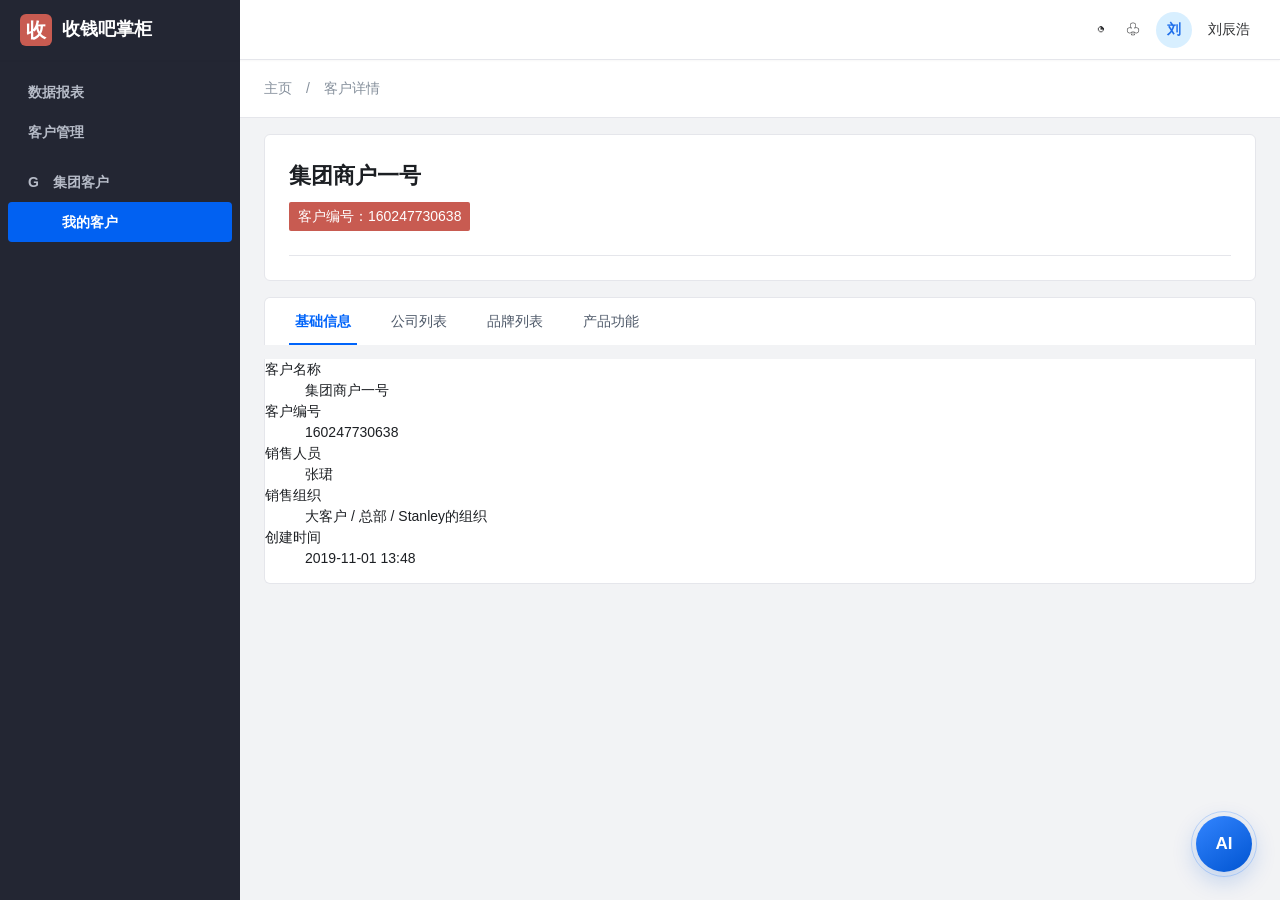
==== commit d6baeec3: "Update CRM demo: index structure" ====
--- a/index.html
+++ b/index.html
@@ -38,22 +38,26 @@
           <div class="breadcrumb page-breadcrumb">主页　/　客户详情</div>
           <section class="customer-summary">
             <div class="customer-summary-main">
-              <p class="summary-eyebrow">我的客户详情</p>
               <h1>集团商户一号</h1>
-              <div class="summary-tags"><span>集团客户</span><span>客户编号：160247730638</span></div>
-            </div>
-            <dl>
+              <div class="summary-tags"><span>客户编号：160247730638</span></div>
+            </div>
+          </section>
+          <div class="brand-tabs" role="tablist" aria-label="客户详情">
+            <button class="active" data-customer-tab="customerBasicInfoPanel">基础信息</button>
+            <button data-customer-tab="companyListPanel">公司列表</button>
+            <button data-customer-tab="customerBrandListPanel">品牌列表</button>
+            <button data-customer-tab="productFeaturePanel">产品功能</button>
+          </div>
+          <section class="customer-tab-panel active customer-basic-info-panel" id="customerBasicInfoPanel">
+            <dl class="entity-basic-info-grid">
+              <div><dt>客户名称</dt><dd>集团商户一号</dd></div>
+              <div><dt>客户编号</dt><dd>160247730638</dd></div>
               <div><dt>销售人员</dt><dd>张珺</dd></div>
               <div><dt>销售组织</dt><dd>大客户 / 总部 / Stanley的组织</dd></div>
               <div><dt>创建时间</dt><dd>2019-11-01 13:48</dd></div>
             </dl>
           </section>
-          <div class="brand-tabs" role="tablist" aria-label="客户详情">
-            <button class="active" data-customer-tab="companyListPanel">公司列表</button>
-            <button data-customer-tab="customerBrandListPanel">品牌列表</button>
-            <button data-customer-tab="productFeaturePanel">产品功能</button>
-          </div>
-          <section class="customer-tab-panel active" id="companyListPanel">
+          <section class="customer-tab-panel" id="companyListPanel">
             <div class="company-toolbar">
               <div class="company-filters">
                 <label><span>公司：</span><input id="companyKeyword" placeholder="公司名称/统一社会信用代码" /></label>
@@ -92,9 +96,7 @@
           </section>
           <section class="customer-tab-panel customer-brand-panel" id="customerBrandListPanel">
             <div class="customer-brand-toolbar">
-              <div>
-                <h2>品牌列表</h2>
-              </div>
+              <button class="primary-btn" id="createCustomerBrandBtn" type="button">创建品牌</button>
               <div class="brand-view-switch" role="group" aria-label="品牌列表展示方式">
                 <button class="default-btn small" id="brandCardViewBtn" type="button" aria-pressed="false">▦ 卡片</button>
                 <button class="default-btn small active" id="brandListViewBtn" type="button" aria-pressed="true">☷ 列表</button>
@@ -120,7 +122,7 @@
           </section>
         </section>
 
-        <section class="page-view detail-drawer-view detail-drawer-brand" id="brandDetailView" data-drawer-base="productsView" aria-label="品牌详情" aria-hidden="true" tabindex="-1">
+        <section class="page-view brand-detail-page" id="brandDetailView" aria-label="品牌详情">
           <div class="brand-detail-page-breadcrumb">主页&nbsp;&nbsp;/&nbsp;&nbsp;我的客户</div>
           <div class="brand-detail-back-row">
             <button class="default-btn" id="backFromBrandDetailBtn" type="button">返回</button>
@@ -128,37 +130,37 @@
           <section class="brand-detail-summary">
             <div class="brand-detail-title-row">
               <div>
-                <div class="brand-detail-eyebrow">品牌详情</div>
                 <div class="brand-detail-name-line"><h1 id="brandDetailName">-</h1></div>
-                <div class="brand-detail-number"><span class="brand-detail-tag">品牌</span><span>品牌编号：</span><strong id="brandDetailCode">-</strong><button class="copy-btn" id="copyBrandCodeBtn" type="button" aria-label="复制品牌编号">▣</button></div>
-              </div>
-            </div>
-            <dl class="brand-detail-meta">
-              <div><dt>所属客户</dt><dd id="brandDetailGroupName">-</dd></div>
-              <div><dt>所属行业</dt><dd id="brandDetailIndustry">-</dd></div>
-              <div><dt>创建时间</dt><dd id="brandDetailCreatedAt">-</dd></div>
-            </dl>
+                <div class="brand-detail-number"><span>品牌编号：</span><strong id="brandDetailCode">-</strong><button class="copy-btn" id="copyBrandCodeBtn" type="button" aria-label="复制品牌编号">▣</button></div>
+              </div>
+            </div>
           </section>
           <section class="panel brand-detail-content">
             <div class="workspace-tabs brand-store-tabs" role="tablist" aria-label="品牌详情">
               <button class="active" data-brand-detail-tab="brandBasicInfoPanel">基础信息</button>
+              <button data-brand-detail-tab="brandLogoSetsPanel">Logo 管理</button>
               <button data-brand-detail-tab="brandStoreListPanel">门店列表</button>
             </div>
             <section class="brand-detail-tab-panel active" id="brandBasicInfoPanel">
-              <div class="brand-detail-description">
-                <span>品牌描述</span>
-                <p id="brandDetailDescription">-</p>
-              </div>
-              <div class="brand-logo-simple-grid">
-                <div class="brand-logo-simple-item">
-                  <div class="brand-logo-simple-label">品牌 Logo（标准）</div>
-                  <div class="brand-logo-stage square" id="brandDetailStandardLogo"></div>
-                </div>
-                <div class="brand-logo-simple-item">
-                  <div class="brand-logo-simple-label">品牌 Logo（横版）</div>
-                  <div class="brand-logo-stage horizontal" id="brandDetailHorizontalLogo"></div>
-                </div>
-              </div>
+              <div class="entity-basic-info-actions"><button class="default-btn" id="editBrandBasicBtn" type="button">编辑</button></div>
+              <dl class="brand-detail-meta entity-basic-info-grid">
+                <div><dt>品牌名称</dt><dd id="brandBasicName">-</dd></div>
+                <div><dt>品牌编号</dt><dd id="brandBasicCode">-</dd></div>
+                <div><dt>所属客户</dt><dd id="brandDetailGroupName">-</dd></div>
+                <div><dt>所属行业</dt><dd id="brandDetailIndustry">-</dd></div>
+                <div><dt>创建时间</dt><dd id="brandDetailCreatedAt">-</dd></div>
+                <div class="entity-basic-info-span-full"><dt>品牌描述</dt><dd id="brandDetailDescription">-</dd></div>
+              </dl>
+            </section>
+            <section class="brand-detail-tab-panel" id="brandLogoSetsPanel">
+              <div class="brand-logo-set-toolbar">
+                <div><h2>Logo 方案</h2><p>管理品牌在不同样式和颜色场景下使用的 Logo 组合，最多 7 组（含默认版本）。</p></div>
+                <div class="brand-logo-set-toolbar-actions">
+                  <span class="brand-logo-set-limit" id="brandLogoSetCount">已设置 0 / 7 组</span>
+                  <button class="primary-btn" id="addBrandLogoSetBtn" type="button">添加 Logo 方案</button>
+                </div>
+              </div>
+              <div class="brand-logo-set-list" id="brandLogoSetList"></div>
             </section>
             <section class="brand-detail-tab-panel" id="brandStoreListPanel">
               <div class="brand-store-filters">
@@ -183,10 +185,10 @@
           </section>
         </section>
 
-        <section class="page-view detail-drawer-view detail-drawer-store" id="brandStoreDetailView" data-drawer-base="productsView" aria-label="门店详情" aria-hidden="true" tabindex="-1">
+        <section class="page-view detail-drawer-view detail-drawer-store" id="brandStoreDetailView" data-drawer-base="brandDetailView" aria-label="门店详情" aria-hidden="true" tabindex="-1">
           <div class="page-back-row"><button class="default-btn" id="backFromBrandStoreDetailBtn">返回品牌详情</button></div>
           <div class="settings-head brand-store-detail-head">
-            <div><div class="breadcrumb">我的客户 / 集团商户一号 / 品牌列表 / <span id="brandStoreDetailBrandCrumb">-</span> / 门店详情</div><h1 id="brandStoreDetailName">-</h1><div class="head-tags"><span id="brandStoreDetailNoTag">门店号：-</span><span id="brandStoreDetailIdTag">门店ID：-</span></div></div>
+            <div><h1 id="brandStoreDetailName">-</h1><div class="head-tags"><span id="brandStoreDetailNoTag">门店号：-</span><span id="brandStoreDetailIdTag">门店ID：-</span></div></div>
             <div class="head-actions"><button class="primary-btn" id="editBrandStoreBtn">编辑门店信息</button></div>
           </div>
           <section class="panel brand-store-detail-card">
@@ -200,7 +202,6 @@
           <section class="company-detail-summary">
             <div class="company-detail-title-row">
               <div>
-                <div class="breadcrumb">我的客户 / 集团商户一号 / 公司详情</div>
                 <div class="company-detail-name-line">
                   <h1 id="companyDetailName">-</h1>
                   <span class="company-type" id="companyDetailType">-</span>
@@ -210,24 +211,29 @@
                   <span>公司ID：<strong id="companyDetailCode">-</strong> <button class="copy-btn" id="copyCompanyCodeBtn" type="button" aria-label="复制公司ID">▣</button></span>
                 </div>
               </div>
-              <div class="head-actions">
-                <button class="default-btn" id="editCompanyDetailBtn">编辑信息</button>
-              </div>
-            </div>
-            <dl class="company-detail-meta">
-              <div><dt>所属客户</dt><dd>集团商户一号</dd></div>
-              <div><dt>上级公司</dt><dd id="companyDetailParent">-</dd></div>
-              <div><dt>创建时间</dt><dd id="companyDetailCreatedAt">-</dd></div>
-              <div><dt>备注</dt><dd id="companyDetailRemark">-</dd></div>
-            </dl>
+            </div>
           </section>
 
           <section class="panel company-detail-content">
             <div class="workspace-tabs company-detail-tabs" role="tablist" aria-label="公司详情">
-              <button class="active" data-company-detail-tab="companyStoresPanel">门店管理</button>
+              <button class="active" data-company-detail-tab="companyBasicInfoPanel">基础信息</button>
+              <button data-company-detail-tab="companyStoresPanel">门店管理</button>
               <button id="companyBranchesTab" data-company-detail-tab="companyBranchesPanel">分公司管理</button>
               <button data-company-detail-tab="companyFunctionStatusPanel">功能状态</button>
             </div>
+            <section class="company-detail-tab-panel active company-basic-info-panel" id="companyBasicInfoPanel">
+              <div class="entity-basic-info-actions"><button class="default-btn" id="editCompanyDetailBtn">编辑信息</button></div>
+              <dl class="company-detail-meta entity-basic-info-grid">
+                <div><dt>公司名称</dt><dd id="companyBasicName">-</dd></div>
+                <div><dt>公司类型</dt><dd id="companyBasicType">-</dd></div>
+                <div><dt>统一社会信用代码</dt><dd id="companyBasicUscc">-</dd></div>
+                <div><dt>公司 ID</dt><dd id="companyBasicCode">-</dd></div>
+                <div><dt>所属客户</dt><dd>集团商户一号</dd></div>
+                <div><dt>上级公司</dt><dd id="companyDetailParent">-</dd></div>
+                <div><dt>创建时间</dt><dd id="companyDetailCreatedAt">-</dd></div>
+                <div><dt>备注</dt><dd id="companyDetailRemark">-</dd></div>
+              </dl>
+            </section>
             <section class="company-detail-tab-panel" id="companyFunctionStatusPanel">
               <div class="section-heading"><h2>功能列表</h2><p class="section-description">查看并管理该公司已开通的产品功能。</p></div>
               <button class="company-function-card" id="companyInvoiceFunctionCard" type="button">
@@ -251,7 +257,7 @@
               </div>
               <div class="company-pagination"><span id="companyBranchTotal">共0条</span><button class="page-arrow" disabled>‹</button><button class="page-current">1</button><button class="page-arrow" disabled>›</button><select aria-label="分公司每页条数"><option>10 条/页</option></select></div>
             </section>
-            <section class="company-detail-tab-panel active" id="companyStoresPanel">
+            <section class="company-detail-tab-panel" id="companyStoresPanel">
               <div class="company-store-filters">
                 <label>所属品牌<select id="companyStoreBrandFilter"><option value="">全部品牌</option></select></label>
                 <label>门店名<input id="companyStoreNameFilter" placeholder="请输入门店名" /></label>
@@ -384,7 +390,6 @@
           <div class="page-back-row"><button class="default-btn" id="backCustomerProductsBtn">返回</button></div>
           <div class="settings-head">
             <div>
-              <div class="breadcrumb">我的客户 / 集团商户一号 / 产品功能 / 电子发票设置</div>
               <h1>集团商户一号电子发票设置</h1>
               <div class="head-tags">
                 <span>客户编号：160247730638</span>
@@ -395,6 +400,7 @@
           <div class="workspace-tabs" role="tablist" aria-label="电子发票设置" data-tab-group="customerEinvoice">
             <button class="active" data-tab="taxNoPanel">纳税人管理</button>
             <button data-tab="brandPanel">品牌开票设置</button>
+            <button data-tab="leqiSelfUsePanel">乐企自用</button>
           </div>
 
           <section class="tab-panel active" id="taxNoPanel" data-tab-group="customerEinvoice">
@@ -435,24 +441,58 @@
               </div>
             </div>
           </section>
+
+          <section class="tab-panel" id="leqiSelfUsePanel" data-tab-group="customerEinvoice">
+            <div class="leqi-self-use-overview">
+              <section class="panel leqi-direct-unit-card">
+                <div class="panel-head">
+                  <div>
+                    <div class="leqi-title-line"><h2>直连单位信息</h2><span class="tag green" id="leqiAccessStatus">已接入</span></div>
+                    <p>由开发在后端维护企享云接入参数，CRM 仅展示配置结果。</p>
+                  </div>
+                  <button class="primary-btn" id="detectLeqiCompaniesBtn">检测可接入公司</button>
+                </div>
+                <dl class="leqi-direct-unit-grid">
+                  <div><dt>直连单位名称</dt><dd>集团商户一号总部</dd></div>
+                  <div><dt>直连单位税号</dt><dd>91310120MA1HRP974K</dd></div>
+                  <div><dt>乐企 ID</dt><dd>LQ-SQBY-100086</dd></div>
+                  <div><dt>企享云租户标识</dt><dd>sqb_group_demo</dd></div>
+                  <div><dt>AppId</dt><dd>qxy_********_8f21</dd></div>
+                  <div><dt>接入环境</dt><dd>生产环境</dd></div>
+                  <div><dt>配置状态</dt><dd><span class="tag green">已配置</span></dd></div>
+                  <div><dt>最近验证时间</dt><dd>2026-07-22 11:26</dd></div>
+                </dl>
+                <p class="leqi-security-note">为保护接入安全，AppSecret、ContentSecret 等密钥不在 CRM 中展示。</p>
+              </section>
+
+              <section class="panel leqi-use-unit-card">
+                <div class="panel-head"><div><h2>已接入使用单位</h2><p>展示已加入当前直连单位的公司；使用单位接入关系与当前开票通道分别管理。</p></div></div>
+                <div class="table-scroll">
+                  <table class="data-table wide">
+                    <thead><tr><th>公司名称</th><th>税号</th><th>纳税人类型</th><th>接入时间</th></tr></thead>
+                    <tbody id="leqiConnectedCompanyRows"></tbody>
+                  </table>
+                </div>
+              </section>
+            </div>
+          </section>
         </section>
 
         <section class="page-view detail-drawer-view detail-drawer-taxpayer" id="taxNoDetailView" data-drawer-base="einvoiceView" aria-label="纳税人详情" aria-hidden="true" tabindex="-1">
           <div class="page-back-row"><button class="default-btn" id="backTaxNoListBtn">返回</button></div>
           <div class="settings-head">
             <div>
-              <div class="breadcrumb">我的客户 / 集团商户一号 / 电子发票设置 / 纳税人详情</div>
+              <div class="breadcrumb">纳税人详情</div>
               <h1 id="taxNoDetailTitle">纳税人详情</h1>
               <div class="head-tags"><span id="taxNoDetailSummary">税号：-</span></div>
             </div>
             <div class="head-actions tax-detail-head-actions" id="taxNoStatusActions">
               <div class="tax-detail-status-stack">
-                <div class="tax-detail-header-field">
+                <div class="tax-detail-header-field tax-detail-status-field">
                   <span class="tax-detail-header-label">开票功能状态</span>
                   <div id="detailInvoiceStatus"></div>
                 </div>
                 <div class="tax-detail-header-field" id="taxNoStatusOperation">
-                  <span class="tax-detail-header-label">操作</span>
                   <button class="default-btn small danger-outline" id="detailInvoiceStatusBtn">禁用</button>
                 </div>
               </div>
@@ -462,31 +502,11 @@
             <section class="panel tax-detail-card">
               <div class="panel-head">
                 <div><h2>基本信息</h2><p>维护纳税人登记信息和计税属性。</p></div>
-                <div class="panel-actions view-only" data-view-for="tax-no-basic"><button class="default-btn small" id="editTaxNoBasicBtn">编辑</button></div>
-                <div class="panel-actions edit-only hidden" data-edit-for="tax-no-basic">
-                  <button class="default-btn small" id="cancelTaxNoBasicBtn">取消</button><button class="primary-btn small" id="saveTaxNoBasicBtn">保存</button>
-                </div>
-              </div>
-              <div id="taxNoBasicInfoView" class="view-only" data-view-for="tax-no-basic">
+                <div class="panel-actions"><button class="default-btn small" id="editTaxNoBasicBtn">编辑</button></div>
+              </div>
+              <div id="taxNoBasicInfoView">
                 <div class="tax-detail-subsection"><h3>企业登记信息</h3><dl class="tax-detail-read-grid" id="taxNoRegistrationView"></dl></div>
                 <div class="tax-detail-subsection"><h3>计税信息</h3><dl class="tax-detail-read-grid compact" id="taxNoTaxInfoView"></dl></div>
-              </div>
-              <div id="taxNoBasicInfoEdit" class="edit-only hidden" data-edit-for="tax-no-basic">
-                <div class="tax-detail-subsection"><h3>企业登记信息</h3>
-                  <div class="form-grid tax-detail-form-grid">
-                    <label>纳税人名称<input id="detailTaxpayerName" readonly /></label><label>税号<input id="detailTaxNo" readonly /></label>
-                    <label>所在地区<select id="detailRegion"></select></label><label>地址<input id="detailAddress" placeholder="请输入地址" /></label>
-                    <label>联系电话<input id="detailPhone" placeholder="请输入联系电话" /></label><label>开户行名称<input id="detailBankName" placeholder="请输入开户行名称" /></label>
-                    <label>开户行账号<input id="detailBankAccount" placeholder="请输入开户行账号" /></label><label>创建时间<input id="detailCreatedAt" readonly /></label>
-                  </div>
-                </div>
-                <div class="tax-detail-subsection"><h3>计税信息</h3>
-                  <div class="form-grid tax-detail-form-grid">
-                    <label>纳税人类型<select id="detailTaxpayerType"><option>一般纳税人</option><option>小规模纳税人</option></select></label>
-                    <label>计税方式<select id="detailTaxMethod"><option>一般计税</option><option>简易计税</option></select></label>
-                    <label>征收率<select id="detailLevyRate"><option>-</option><option>1%</option><option>3%</option><option>5%</option></select></label>
-                  </div>
-                </div>
               </div>
             </section>
             <section class="panel tax-detail-card" data-section="invoice-settings">
@@ -508,7 +528,7 @@
           <div class="page-back-row"><button class="default-btn" id="backEinvoiceBtn">返回</button></div>
           <div class="settings-head">
             <div>
-              <div class="breadcrumb">我的客户 / 集团商户一号 / 电子发票设置 / 品牌开票设置</div>
+              <div class="breadcrumb">我的客户</div>
               <h1 id="brandSettingsTitle">品牌开票设置</h1>
               <div class="head-tags">
                 <span id="brandCodeTag">品牌编号：700001</span>
@@ -518,7 +538,8 @@
 
           <div class="workspace-tabs brand-config-tabs" role="tablist" aria-label="品牌开票设置" data-tab-group="brandSettings">
             <button class="active" data-tab="brandStorePanel">门店开票设置</button>
-            <button data-tab="brandRulePanel">订单开票规则设置</button>
+            <button data-tab="brandRulePanel">商品开票匹配规则</button>
+            <button data-tab="defaultRulePanel">税号兜底开票项目配置</button>
             <button data-tab="brandPaymentPanel">不可开票支付方式</button>
             <button data-tab="brandEntryPanel">开票入口与申请页设置</button>
           </div>
@@ -555,7 +576,7 @@
               </section>
 
               <section class="tab-panel" id="brandRulePanel" data-tab-group="brandSettings">
-                <div class="panel">
+                <div class="panel rule-settings-panel">
                 <section class="rule-common-setting" id="itemNameSourceSetting">
                   <div class="setting-head compact">
                     <div>
@@ -577,15 +598,9 @@
                   </div>
                 </section>
 
-                <div class="workspace-tabs rule-sub-tabs" role="tablist" aria-label="订单开票规则设置" data-tab-group="brandRuleSettings">
-                  <button class="active" data-tab="categoryRulePanel">按商品大类匹配</button>
-                  <button data-tab="defaultRulePanel">税号兜底开票项目配置</button>
-                </div>
-
-                <section class="tab-panel active rule-sub-panel" id="categoryRulePanel" data-tab-group="brandRuleSettings">
+                <section class="rule-sub-panel" id="categoryRulePanel">
                   <div class="sub-panel-block">
                     <div class="section-heading">
-                      <h3 class="sub-title">按订单商品大类匹配税收分类编码</h3>
                       <p class="section-description">按品牌维度维护订单商品行的商品大类对应的开票税收分类编码</p>
                     </div>
                     <div class="query-filter">
@@ -633,8 +648,11 @@
                     </div>
                   </div>
                 </section>
-
-                <section class="tab-panel rule-sub-panel" id="defaultRulePanel" data-tab-group="brandRuleSettings">
+                </div>
+              </section>
+
+              <section class="tab-panel" id="defaultRulePanel" data-tab-group="brandSettings">
+                <div class="panel rule-settings-panel">
                   <div class="sub-panel-block">
                     <div class="default-tax-code-list" id="defaultTaxCodeListWrap">
                       <div class="section-heading">
@@ -681,7 +699,6 @@
                       </div>
                     </div>
                   </div>
-                </section>
                 </div>
               </section>
 
@@ -942,6 +959,140 @@
       <span>配置后，命中该商品大类规则的商品行使用指定税号开票；未配置时，使用订单对应门店关联的开票税号。</span>
     </div>
 
+    <div class="modal-mask drawer-mask" id="editTaxNoBasicDrawer" aria-hidden="true">
+      <div class="drawer" role="dialog" aria-modal="true" aria-labelledby="editTaxNoBasicTitle">
+        <div class="modal-head">
+          <h2 id="editTaxNoBasicTitle">编辑纳税人基本信息</h2>
+          <button class="icon-btn" type="button" data-close="editTaxNoBasicDrawer" aria-label="关闭">×</button>
+        </div>
+        <div class="modal-body">
+          <form class="drawer-form" id="taxNoBasicInfoEdit" novalidate>
+            <h3 class="drawer-section-title">企业登记信息</h3>
+            <label><span class="field-label">纳税人名称</span><input id="detailTaxpayerName" readonly /></label>
+            <label><span class="field-label">税号</span><input id="detailTaxNo" readonly /></label>
+            <label><span class="field-label">所在地区</span><select id="detailRegion"></select></label>
+            <label><span class="field-label">税务登记地址</span><input id="detailAddress" placeholder="请输入税务登记地址" /></label>
+            <label><span class="field-label">税务登记联系电话</span><input id="detailPhone" placeholder="请输入税务登记联系电话" /></label>
+            <label><span class="field-label">税务登记开户行</span><input id="detailBankName" placeholder="请输入税务登记开户行" /></label>
+            <label><span class="field-label">税务登记银行账号</span><input id="detailBankAccount" placeholder="请输入税务登记银行账号" /></label>
+            <label><span class="field-label">创建时间</span><input id="detailCreatedAt" readonly /></label>
+            <h3 class="drawer-section-title">计税信息</h3>
+            <label><span class="field-label">纳税人类型</span><select id="detailTaxpayerType"><option>一般纳税人</option><option>小规模纳税人</option></select></label>
+            <label><span class="field-label">计税方式</span><select id="detailTaxMethod"><option>一般计税</option><option>简易计税</option></select></label>
+            <label><span class="field-label">征收率</span><select id="detailLevyRate"><option>-</option><option>1%</option><option>3%</option><option>5%</option></select></label>
+          </form>
+        </div>
+        <div class="modal-foot">
+          <button class="default-btn" type="button" id="cancelTaxNoBasicBtn">取消</button>
+          <button class="primary-btn" type="button" id="saveTaxNoBasicBtn">保存</button>
+        </div>
+      </div>
+    </div>
+
+    <div class="modal-mask drawer-mask" id="editBrandBasicDrawer" aria-hidden="true">
+      <div class="drawer" role="dialog" aria-modal="true" aria-labelledby="editBrandBasicTitle">
+        <div class="modal-head">
+          <h2 id="editBrandBasicTitle">编辑品牌基础信息</h2>
+          <button class="icon-btn" type="button" data-close="editBrandBasicDrawer" aria-label="关闭">×</button>
+        </div>
+        <div class="modal-body">
+          <form class="create-brand-form" id="editBrandBasicForm" novalidate>
+            <label class="required-field"><span>品牌名称</span><input id="editBrandName" maxlength="40" placeholder="请输入品牌名称" /></label>
+            <label class="required-field"><span>所属行业</span><select id="editBrandIndustry"><option value="">请选择所属行业</option><option>餐饮服务</option><option>服饰零售</option><option>钟表零售</option><option>美妆零售</option><option>运动服饰</option><option>其他零售</option></select></label>
+            <label><span>品牌描述</span><textarea id="editBrandDescription" maxlength="200" rows="5" placeholder="请输入品牌描述"></textarea></label>
+            <div class="form-error hidden" id="editBrandBasicError" role="alert"></div>
+          </form>
+        </div>
+        <div class="modal-foot"><button class="default-btn" type="button" data-close="editBrandBasicDrawer">取消</button><button class="primary-btn" id="saveBrandBasicBtn" type="button">保存</button></div>
+      </div>
+    </div>
+
+    <div class="modal-mask drawer-mask" id="brandLogoSetDrawer" aria-hidden="true">
+      <div class="drawer" role="dialog" aria-modal="true" aria-labelledby="brandLogoSetDrawerTitle">
+        <div class="modal-head">
+          <h2 id="brandLogoSetDrawerTitle">添加 Logo 方案</h2>
+          <button class="icon-btn" type="button" data-close="brandLogoSetDrawer" aria-label="关闭">×</button>
+        </div>
+        <div class="modal-body">
+          <form class="create-brand-form" id="brandLogoSetForm" novalidate>
+            <label class="required-field"><span>方案名称</span><input id="brandLogoSetName" maxlength="30" placeholder="例如：深色背景版" /></label>
+            <div class="create-brand-upload-field required-field">
+              <span>品牌标准 Logo</span>
+              <button class="brand-upload-box square" id="brandLogoSetStandardBtn" type="button"><span class="brand-upload-preview" id="brandLogoSetStandardPreview">＋<small>上传图片</small></span></button>
+              <input class="visually-hidden" id="brandLogoSetStandardFile" type="file" accept="image/png,image/jpeg" />
+              <p>图片格式必须为 png、jpg；不可以大于 4M；宽高比例 1:1</p>
+            </div>
+            <div class="create-brand-upload-field required-field">
+              <span>品牌横版 Logo</span>
+              <button class="brand-upload-box horizontal" id="brandLogoSetHorizontalBtn" type="button"><span class="brand-upload-preview" id="brandLogoSetHorizontalPreview">＋<small>上传图片</small></span></button>
+              <input class="visually-hidden" id="brandLogoSetHorizontalFile" type="file" accept="image/png,image/jpeg" />
+              <p>图片格式必须为 png、jpg；不可以大于 4M；宽高建议 320px × 64px</p>
+            </div>
+            <div class="form-error hidden" id="brandLogoSetError" role="alert"></div>
+          </form>
+        </div>
+        <div class="modal-foot"><button class="default-btn" type="button" data-close="brandLogoSetDrawer">取消</button><button class="primary-btn" id="saveBrandLogoSetBtn" type="button">保存</button></div>
+      </div>
+    </div>
+
+    <div class="modal-mask drawer-mask" id="createBrandDrawer" aria-hidden="true">
+      <div class="drawer create-brand-drawer" role="dialog" aria-modal="true" aria-labelledby="createBrandDrawerTitle">
+        <div class="modal-head">
+          <h2 id="createBrandDrawerTitle">新增品牌</h2>
+          <button class="icon-btn" type="button" data-close="createBrandDrawer" aria-label="关闭">×</button>
+        </div>
+        <div class="modal-body">
+          <form class="create-brand-form" id="createBrandForm" novalidate>
+            <label class="required-field">
+              <span>品牌名称</span>
+              <input id="newBrandName" maxlength="40" placeholder="请输入品牌名称" />
+            </label>
+            <label class="required-field">
+              <span>所属行业</span>
+              <select id="newBrandIndustry">
+                <option value="">请选择所属行业</option>
+                <option>餐饮服务</option>
+                <option>服饰零售</option>
+                <option>钟表零售</option>
+                <option>美妆零售</option>
+                <option>运动服饰</option>
+                <option>其他零售</option>
+              </select>
+            </label>
+            <label class="required-field">
+              <span>Logo 方案名称</span>
+              <input id="newBrandLogoSetName" maxlength="30" value="默认版本" placeholder="请输入 Logo 方案名称" />
+            </label>
+            <div class="create-brand-upload-field required-field">
+              <span>品牌标准 Logo</span>
+              <button class="brand-upload-box square" id="newBrandStandardLogoBtn" type="button">
+                <span class="brand-upload-preview" id="newBrandStandardLogoPreview">＋<small>上传图片</small></span>
+              </button>
+              <input class="visually-hidden" id="newBrandStandardLogoFile" type="file" accept="image/png,image/jpeg" />
+              <p>图片格式必须为 png、jpg；不可以大于 4M；宽高比例 1:1</p>
+            </div>
+            <div class="create-brand-upload-field required-field">
+              <span>品牌横版 Logo</span>
+              <button class="brand-upload-box horizontal" id="newBrandHorizontalLogoBtn" type="button">
+                <span class="brand-upload-preview" id="newBrandHorizontalLogoPreview">＋<small>上传图片</small></span>
+              </button>
+              <input class="visually-hidden" id="newBrandHorizontalLogoFile" type="file" accept="image/png,image/jpeg" />
+              <p>图片格式必须为 png、jpg；不可以大于 4M；宽高建议 320px × 64px</p>
+            </div>
+            <label>
+              <span>品牌描述</span>
+              <textarea id="newBrandDescription" maxlength="200" rows="5" placeholder="请输入品牌描述"></textarea>
+            </label>
+            <div class="form-error hidden" id="createBrandError" role="alert"></div>
+          </form>
+        </div>
+        <div class="modal-foot">
+          <button class="default-btn" type="button" data-close="createBrandDrawer">取消</button>
+          <button class="primary-btn" id="confirmCreateBrandBtn" type="button">确认</button>
+        </div>
+      </div>
+    </div>
+
     <div class="modal-mask drawer-mask" id="ruleModal" aria-hidden="true">
       <div class="drawer drawer-wide" role="dialog" aria-modal="true" aria-labelledby="ruleModalTitle">
         <div class="modal-head">
@@ -1252,6 +1403,73 @@
       </div>
     </div>
 
+    <div class="modal-mask drawer-mask" id="leqiAccessDrawer" aria-hidden="true">
+      <div class="drawer leqi-access-drawer" role="dialog" aria-modal="true" aria-labelledby="leqiAccessDrawerTitle">
+        <div class="modal-head">
+          <div><h2 id="leqiAccessDrawerTitle">检测可接入公司</h2><p>检测集团公司是否具备乐企自用接入条件。</p></div>
+          <button class="icon-btn" data-close="leqiAccessDrawer">×</button>
+        </div>
+        <div class="modal-body leqi-access-body">
+          <div class="batch-stepper leqi-access-stepper" id="leqiAccessStepper">
+            <div class="leqi-access-step active" data-leqi-step="1"><span>1</span><strong>检测公司</strong></div><i></i>
+            <div class="leqi-access-step" data-leqi-step="2"><span>2</span><strong>选择接入公司</strong></div><i></i>
+            <div class="leqi-access-step" data-leqi-step="3"><span>3</span><strong>确认计税信息</strong></div><i></i>
+            <div class="leqi-access-step" data-leqi-step="4"><span>4</span><strong>执行结果</strong></div>
+          </div>
+
+          <section class="leqi-access-stage active" data-leqi-stage="1">
+            <div class="leqi-detecting-card">
+              <span class="leqi-spinner" aria-hidden="true"></span>
+              <h3>正在检测公司</h3>
+              <p id="leqiDetectProgressText">正在读取公司主档…</p>
+              <div class="leqi-progress-track"><span id="leqiDetectProgressBar"></span></div>
+              <p class="leqi-skip-note">已接入当前直连单位的公司会自动跳过，不调用企享云检测接口；当前开票通道不影响该接入关系。</p>
+            </div>
+          </section>
+
+          <section class="leqi-access-stage" data-leqi-stage="2">
+            <div class="leqi-result-summary" id="leqiDetectionSummary"></div>
+            <div class="leqi-result-notice"><strong>判定口径</strong><span>企享云 4.1.1 纳税人信息查询返回有效且可识别的“纳税人类型标签”，即判定为可接入。</span></div>
+            <div class="table-scroll leqi-result-table-wrap">
+              <table class="data-table wide leqi-result-table">
+                <thead><tr><th class="checkbox-col"><input type="checkbox" id="selectAllLeqiCandidates" aria-label="全选可接入公司" /></th><th>公司名称</th><th>税号</th><th>当前发票状态</th><th>当前通道</th><th>纳税人类型标签</th><th>检测结果</th><th>说明</th><th>操作</th></tr></thead>
+                <tbody id="leqiDetectionRows"></tbody>
+              </table>
+            </div>
+          </section>
+
+          <section class="leqi-access-stage" data-leqi-stage="3">
+            <div class="leqi-result-notice"><strong>确认计税信息</strong><span>已开通发票的公司优先复用现有配置；新开通公司根据纳税人类型标签预填。</span></div>
+            <div class="table-scroll leqi-tax-table-wrap">
+              <table class="data-table wide leqi-tax-table">
+                <thead><tr><th>公司名称</th><th>接入动作</th><th>纳税人类型</th><th>计税方式</th><th>征收率</th><th>校验结果</th></tr></thead>
+                <tbody id="leqiTaxConfirmRows"></tbody>
+              </table>
+            </div>
+            <p class="field-error" id="leqiTaxConfirmError"></p>
+          </section>
+
+          <section class="leqi-access-stage" data-leqi-stage="4">
+            <div class="leqi-execution-summary" id="leqiExecutionSummary"></div>
+            <div class="table-scroll">
+              <table class="data-table wide">
+                <thead><tr><th>公司名称</th><th>税号</th><th>执行动作</th><th>执行结果</th><th>原因 / 备注</th></tr></thead>
+                <tbody id="leqiExecutionRows"></tbody>
+              </table>
+            </div>
+          </section>
+        </div>
+        <div class="modal-foot leqi-access-foot">
+          <button class="default-btn" data-close="leqiAccessDrawer" id="cancelLeqiAccessBtn">取消</button>
+          <button class="default-btn hidden" id="leqiAccessPrevBtn">上一步</button>
+          <button class="primary-btn hidden" id="leqiAccessNextBtn">下一步</button>
+          <button class="primary-btn hidden" id="executeLeqiAccessBtn">确认并执行</button>
+          <button class="default-btn hidden" id="retryLeqiFailuresBtn">仅重试失败项</button>
+          <button class="primary-btn hidden" id="finishLeqiAccessBtn">完成</button>
+        </div>
+      </div>
+    </div>
+
     <div class="detail-drawer-backdrop" id="detailDrawerBackdrop" aria-hidden="true"></div>
 
     <button class="ai-float-ball" id="aiFloatBall" type="button" aria-label="打开 AI 配置助手">
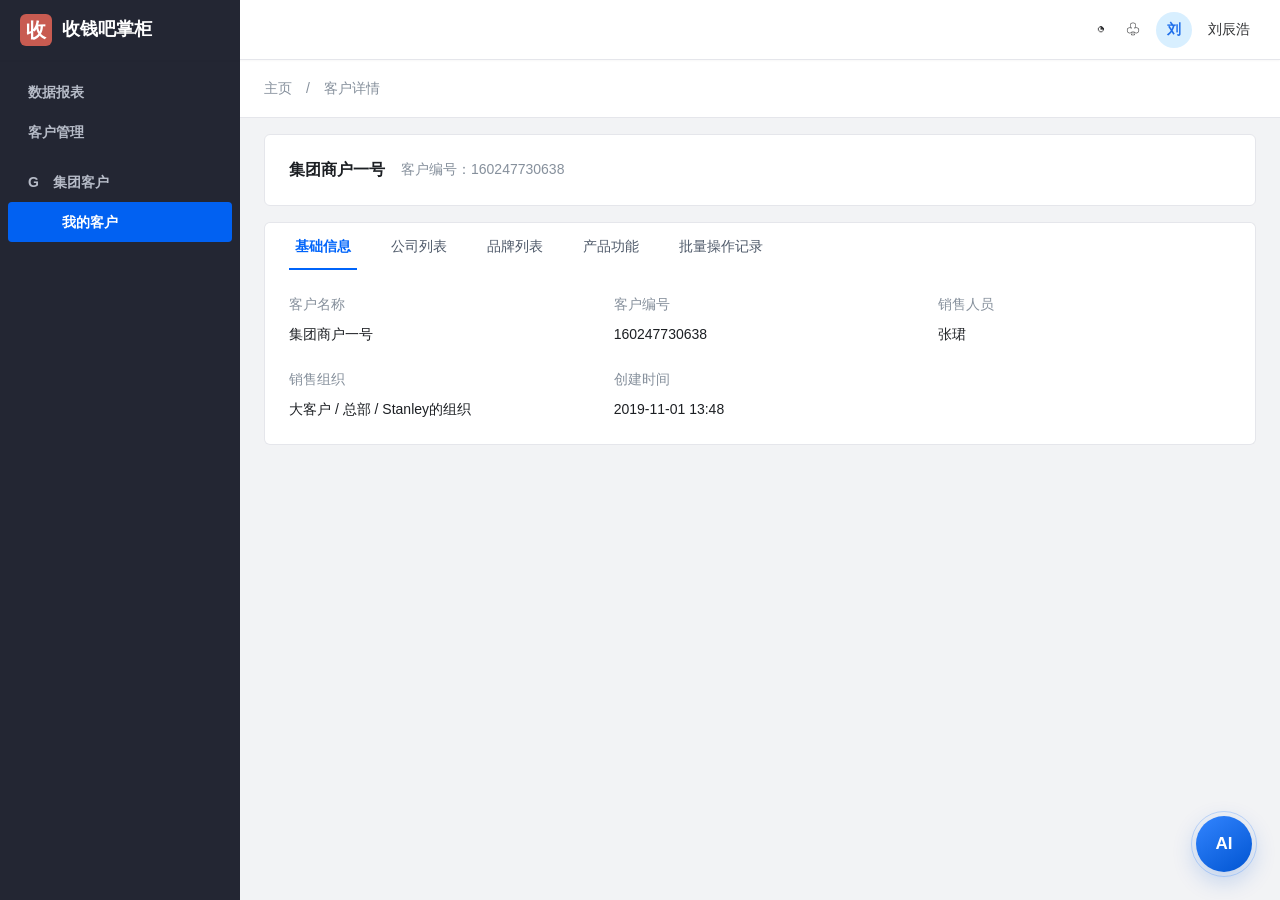
==== commit 51d188a3: "Update CRM demo" ====
--- a/index.html
+++ b/index.html
@@ -37,7 +37,7 @@
         <section class="page-view active" id="productsView" aria-label="客户产品管理">
           <div class="breadcrumb page-breadcrumb">主页　/　客户详情</div>
           <section class="customer-summary">
-            <div class="customer-summary-main">
+            <div class="customer-summary-main entity-summary-title-line">
               <h1>集团商户一号</h1>
               <div class="summary-tags"><span>客户编号：160247730638</span></div>
             </div>
@@ -47,6 +47,7 @@
             <button data-customer-tab="companyListPanel">公司列表</button>
             <button data-customer-tab="customerBrandListPanel">品牌列表</button>
             <button data-customer-tab="productFeaturePanel">产品功能</button>
+            <button id="batchOperationRecordsTab" data-customer-tab="batchOperationRecordsPanel">批量操作记录</button>
           </div>
           <section class="customer-tab-panel active customer-basic-info-panel" id="customerBasicInfoPanel">
             <dl class="entity-basic-info-grid">
@@ -71,7 +72,6 @@
                 <button class="default-btn" id="batchCreateCompanyBtn">批量创建公司</button>
                 <button class="default-btn" id="batchEnableInvoiceBtn">批量开通发票</button>
                 <button class="default-btn" id="batchAssociateStoresBtn">批量关联门店</button>
-                <button class="default-btn" id="batchOperationRecordsBtn">批量操作记录</button>
               </div>
             </div>
             <div class="table-scroll">
@@ -120,6 +120,26 @@
               <select id="customerBrandPageSize" aria-label="品牌列表每页条数"><option value="6">6 条/页</option><option value="12">12 条/页</option></select>
             </div>
           </section>
+          <section class="customer-tab-panel batch-operation-records-panel" id="batchOperationRecordsPanel">
+            <section class="batch-record-filter">
+              <label>任务类型<select id="batchRecordTypeFilter"><option value="">全部</option><option value="CREATE_COMPANY">批量创建公司</option><option value="ENABLE_INVOICE">批量开通发票</option><option value="ASSOCIATE_STORE">批量关联门店</option><option value="CREATE_BRAND_STORE">批量创建门店</option></select></label>
+              <label>状态<select id="batchRecordStatusFilter"><option value="">全部</option><option value="CheckCompleted">待执行</option><option value="ExecutionCompleted">执行完成</option><option value="ExecutionFailed">执行失败</option></select></label>
+              <label>关键字<input id="batchRecordKeyword" placeholder="文件名 / 操作人" /></label>
+              <div><button class="primary-btn" id="searchBatchRecordsBtn">查询</button><button class="default-btn" id="resetBatchRecordsBtn">重置</button></div>
+            </section>
+            <section class="batch-record-list" id="batchRecordListPanel">
+              <div class="table-scroll"><table class="data-table wide"><thead><tr><th>创建时间</th><th>任务类型</th><th>文件名</th><th>操作人</th><th>状态</th><th>总行数</th><th>通过/不通过</th><th>执行结果</th><th>操作</th></tr></thead><tbody id="batchRecordRows"></tbody></table></div>
+            </section>
+          </section>
+        </section>
+
+        <section class="page-view batch-record-detail-view" id="batchRecordDetailView" aria-label="批量操作记录详情">
+          <div class="page-back-row"><button class="default-btn" id="backToBatchRecordListBtn">返回批量操作记录</button></div>
+          <section class="panel batch-record-detail" id="batchRecordDetailPanel">
+            <div class="panel-head"><div><h2 id="batchRecordDetailTitle">任务详情</h2><p id="batchRecordDetailMeta"></p></div></div>
+            <div class="batch-detail-stats" id="batchRecordDetailStats"></div>
+            <div class="table-scroll"><table class="data-table wide"><thead id="batchRecordDetailHead"><tr><th>行号</th><th>统一社会信用代码</th><th>公司名称</th><th>检查结果</th><th>执行结果</th><th>原因/备注</th></tr></thead><tbody id="batchRecordDetailRows"></tbody></table></div>
+          </section>
         </section>
 
         <section class="page-view brand-detail-page" id="brandDetailView" aria-label="品牌详情">
@@ -129,8 +149,8 @@
           </div>
           <section class="brand-detail-summary">
             <div class="brand-detail-title-row">
-              <div>
-                <div class="brand-detail-name-line"><h1 id="brandDetailName">-</h1></div>
+              <div class="entity-summary-title-line">
+                <h1 id="brandDetailName">-</h1>
                 <div class="brand-detail-number"><span>品牌编号：</span><strong id="brandDetailCode">-</strong><button class="copy-btn" id="copyBrandCodeBtn" type="button" aria-label="复制品牌编号">▣</button></div>
               </div>
             </div>
@@ -188,7 +208,7 @@
         <section class="page-view detail-drawer-view detail-drawer-store" id="brandStoreDetailView" data-drawer-base="brandDetailView" aria-label="门店详情" aria-hidden="true" tabindex="-1">
           <div class="page-back-row"><button class="default-btn" id="backFromBrandStoreDetailBtn">返回品牌详情</button></div>
           <div class="settings-head brand-store-detail-head">
-            <div><h1 id="brandStoreDetailName">-</h1><div class="head-tags"><span id="brandStoreDetailNoTag">门店号：-</span><span id="brandStoreDetailIdTag">门店ID：-</span></div></div>
+            <div class="entity-summary-title-line"><h1 id="brandStoreDetailName">-</h1><div class="head-tags"><span id="brandStoreDetailNoTag">门店号：-</span><span id="brandStoreDetailIdTag">门店ID：-</span></div></div>
             <div class="head-actions"><button class="primary-btn" id="editBrandStoreBtn">编辑门店信息</button></div>
           </div>
           <section class="panel brand-store-detail-card">
@@ -201,11 +221,9 @@
           <div class="page-back-row"><button class="default-btn" id="backFromCompanyDetailBtn">返回</button></div>
           <section class="company-detail-summary">
             <div class="company-detail-title-row">
-              <div>
-                <div class="company-detail-name-line">
-                  <h1 id="companyDetailName">-</h1>
-                  <span class="company-type" id="companyDetailType">-</span>
-                </div>
+              <div class="entity-summary-title-line">
+                <h1 id="companyDetailName">-</h1>
+                <span class="company-type" id="companyDetailType">-</span>
                 <div class="company-detail-identifiers">
                   <span>统一社会信用代码：<strong id="companyDetailUscc">-</strong></span>
                   <span>公司ID：<strong id="companyDetailCode">-</strong> <button class="copy-btn" id="copyCompanyCodeBtn" type="button" aria-label="复制公司ID">▣</button></span>
@@ -365,27 +383,6 @@
           </section>
         </section>
 
-        <section class="page-view" id="batchRecordsView" aria-label="批量操作记录">
-          <div class="page-back-row"><button class="default-btn" id="backFromBatchRecordsBtn">返回</button></div>
-          <div class="settings-head">
-            <div><div class="breadcrumb">我的客户 / 集团商户一号 / 公司列表 / 批量操作记录</div><h1>批量操作记录</h1><div class="head-tags"><span>客户编号：160247730638</span></div></div>
-          </div>
-          <section class="panel batch-record-filter">
-            <label>任务类型<select id="batchRecordTypeFilter"><option value="">全部</option><option value="CREATE_COMPANY">批量创建公司</option><option value="ENABLE_INVOICE">批量开通发票</option><option value="ASSOCIATE_STORE">批量关联门店</option><option value="CREATE_BRAND_STORE">批量创建门店</option></select></label>
-            <label>状态<select id="batchRecordStatusFilter"><option value="">全部</option><option value="CheckCompleted">待执行</option><option value="ExecutionCompleted">执行完成</option><option value="ExecutionFailed">执行失败</option></select></label>
-            <label>关键字<input id="batchRecordKeyword" placeholder="文件名 / 操作人" /></label>
-            <div><button class="primary-btn" id="searchBatchRecordsBtn">查询</button><button class="default-btn" id="resetBatchRecordsBtn">重置</button></div>
-          </section>
-          <section class="panel batch-record-list" id="batchRecordListPanel">
-            <div class="table-scroll"><table class="data-table wide"><thead><tr><th>创建时间</th><th>任务类型</th><th>文件名</th><th>操作人</th><th>状态</th><th>总行数</th><th>通过/不通过</th><th>执行结果</th><th>操作</th></tr></thead><tbody id="batchRecordRows"></tbody></table></div>
-          </section>
-          <section class="panel batch-record-detail hidden" id="batchRecordDetailPanel">
-            <div class="panel-head"><div><h2 id="batchRecordDetailTitle">任务详情</h2><p id="batchRecordDetailMeta"></p></div><button class="default-btn small" id="backToBatchRecordListBtn">返回记录列表</button></div>
-            <div class="batch-detail-stats" id="batchRecordDetailStats"></div>
-            <div class="table-scroll"><table class="data-table wide"><thead id="batchRecordDetailHead"><tr><th>行号</th><th>统一社会信用代码</th><th>公司名称</th><th>检查结果</th><th>执行结果</th><th>原因/备注</th></tr></thead><tbody id="batchRecordDetailRows"></tbody></table></div>
-          </section>
-        </section>
-
         <section class="page-view" id="einvoiceView" aria-label="客户电子发票设置">
           <div class="page-back-row"><button class="default-btn" id="backCustomerProductsBtn">返回</button></div>
           <div class="settings-head">
@@ -483,8 +480,10 @@
           <div class="settings-head">
             <div>
               <div class="breadcrumb">纳税人详情</div>
-              <h1 id="taxNoDetailTitle">纳税人详情</h1>
-              <div class="head-tags"><span id="taxNoDetailSummary">税号：-</span></div>
+              <div class="entity-summary-title-line">
+                <h1 id="taxNoDetailTitle">纳税人详情</h1>
+                <div class="head-tags"><span id="taxNoDetailSummary">税号：-</span></div>
+              </div>
             </div>
             <div class="head-actions tax-detail-head-actions" id="taxNoStatusActions">
               <div class="tax-detail-status-stack">
@@ -1059,10 +1058,6 @@
                 <option>其他零售</option>
               </select>
             </label>
-            <label class="required-field">
-              <span>Logo 方案名称</span>
-              <input id="newBrandLogoSetName" maxlength="30" value="默认版本" placeholder="请输入 Logo 方案名称" />
-            </label>
             <div class="create-brand-upload-field required-field">
               <span>品牌标准 Logo</span>
               <button class="brand-upload-box square" id="newBrandStandardLogoBtn" type="button">
--- a/styles.css
+++ b/styles.css
@@ -235,13 +235,6 @@
   color: #8a8f99;
 }
 
-.summary-tags span:first-child {
-  padding: 4px 9px;
-  border-radius: 2px;
-  background: #c85b51;
-  color: #fff;
-}
-
 .customer-summary dl {
   display: grid;
   grid-template-columns: repeat(3, minmax(160px, 1fr));
@@ -350,6 +343,12 @@
 .brand-view-switch {
   display: flex;
   gap: 8px;
+}
+
+.customer-brand-toolbar-actions {
+  display: flex;
+  align-items: center;
+  gap: 12px;
 }
 
 .brand-view-switch button.active {
@@ -3644,6 +3643,15 @@
   display: none;
 }
 
+.brand-detail-page {
+  padding-top: 0;
+}
+
+.brand-detail-page .brand-detail-summary,
+.brand-detail-page .brand-detail-content {
+  background: var(--semi-color-bg-1);
+}
+
 .detail-drawer-view .brand-detail-back-row,
 .detail-drawer-view .page-back-row {
   position: sticky;
@@ -3774,6 +3782,149 @@
   height: 96px;
   border: 1px dashed var(--semi-color-border);
   border-radius: var(--semi-radius-medium);
+}
+
+.brand-logo-set-toolbar {
+  display: flex;
+  align-items: flex-start;
+  justify-content: space-between;
+  gap: 24px;
+  margin-bottom: 20px;
+}
+
+.brand-logo-set-toolbar h2 {
+  margin: 0;
+  color: var(--semi-color-text-0);
+  font-size: 18px;
+}
+
+.brand-logo-set-toolbar p {
+  margin: 6px 0 0;
+  color: var(--semi-color-text-2);
+  font-size: 14px;
+}
+
+.brand-logo-set-toolbar-actions {
+  display: flex;
+  align-items: center;
+  gap: 12px;
+}
+
+.brand-logo-set-limit {
+  color: var(--semi-color-text-2);
+  font-size: 13px;
+  white-space: nowrap;
+}
+
+.brand-logo-set-list {
+  display: grid;
+  gap: 16px;
+}
+
+.brand-logo-set-card {
+  padding: 20px;
+  border: 1px solid var(--semi-color-border);
+  border-radius: var(--semi-radius-medium);
+  background: var(--semi-color-bg-1);
+  transition: border-color 0.16s ease, box-shadow 0.16s ease;
+}
+
+.brand-logo-set-card:hover {
+  border-color: #b7c8eb;
+  box-shadow: var(--semi-shadow-elevated);
+}
+
+.brand-logo-set-head,
+.brand-logo-set-head > div,
+.brand-logo-set-actions {
+  display: flex;
+  align-items: center;
+}
+
+.brand-logo-set-head {
+  justify-content: space-between;
+  gap: 16px;
+  margin-bottom: 18px;
+}
+
+.brand-logo-set-head > div,
+.brand-logo-set-actions {
+  gap: 12px;
+}
+
+.brand-logo-set-head h3 {
+  margin: 0;
+  color: var(--semi-color-text-0);
+  font-size: 16px;
+}
+
+.brand-logo-set-previews {
+  display: grid;
+  grid-template-columns: minmax(180px, 1fr) minmax(320px, 2fr);
+  gap: 32px;
+  padding: 18px;
+  border-radius: var(--semi-radius-medium);
+  background: var(--semi-color-fill-0);
+}
+
+.brand-logo-set-previews > div > span {
+  display: block;
+  margin-bottom: 10px;
+  color: var(--semi-color-text-2);
+  font-size: 13px;
+}
+
+.brand-logo-set-previews .brand-logo-stage {
+  display: flex;
+  align-items: center;
+  justify-content: flex-start;
+  min-height: 88px;
+  padding: 12px;
+  border: 1px solid var(--semi-color-border);
+  border-radius: var(--semi-radius-medium);
+  background: #fff;
+}
+
+.brand-logo-set-previews .brand-logo-stage.square {
+  width: 112px;
+}
+
+.brand-logo-set-previews .brand-logo-stage.square img {
+  width: 64px;
+  height: 64px;
+  object-fit: contain;
+}
+
+.brand-logo-set-previews .brand-logo-stage.horizontal img {
+  width: min(280px, 100%);
+  height: 64px;
+  object-fit: contain;
+  object-position: left center;
+}
+
+.brand-logo-set-previews .brand-logo-placeholder {
+  min-height: 64px;
+}
+
+.brand-logo-set-meta {
+  margin-top: 14px;
+  color: var(--semi-color-text-2);
+  font-size: 12px;
+}
+
+@media (max-width: 900px) {
+  .brand-logo-set-toolbar {
+    align-items: stretch;
+    flex-direction: column;
+  }
+
+  .brand-logo-set-toolbar-actions {
+    justify-content: space-between;
+  }
+
+  .brand-logo-set-previews {
+    grid-template-columns: 1fr;
+  }
 }
 
 .product-grid {
@@ -4159,6 +4310,116 @@
   width: 640px;
 }
 
+.drawer.create-brand-drawer {
+  width: 600px;
+}
+
+.create-brand-form {
+  display: grid;
+  gap: 22px;
+}
+
+.create-brand-form > label,
+.create-brand-upload-field {
+  display: grid;
+  gap: 8px;
+  color: var(--semi-color-text-0);
+  font-weight: 600;
+}
+
+.create-brand-form label > span,
+.create-brand-upload-field > span {
+  display: inline-flex;
+  align-items: center;
+  gap: 4px;
+}
+
+.create-brand-form .required-field > span::before,
+.create-brand-upload-field.required-field > span::before {
+  color: var(--semi-color-danger);
+  content: "*";
+}
+
+.create-brand-form textarea {
+  min-height: 112px;
+  resize: vertical;
+}
+
+.brand-upload-box {
+  display: grid;
+  place-items: center;
+  overflow: hidden;
+  border: 1px dashed var(--semi-color-border);
+  border-radius: var(--semi-radius-medium);
+  background: var(--semi-color-fill-0);
+  color: var(--semi-color-text-1);
+  cursor: pointer;
+}
+
+.brand-upload-box:hover {
+  border-color: var(--semi-color-primary);
+  background: #f5f9ff;
+}
+
+.brand-upload-box.square {
+  width: 112px;
+  height: 112px;
+}
+
+.brand-upload-box.horizontal {
+  width: 320px;
+  max-width: 100%;
+  height: 80px;
+}
+
+.brand-upload-preview {
+  display: grid;
+  place-items: center;
+  gap: 6px;
+  width: 100%;
+  height: 100%;
+  font-size: 26px;
+}
+
+.brand-upload-preview small {
+  color: var(--semi-color-text-1);
+  font-size: 14px;
+  font-weight: 400;
+}
+
+.brand-upload-preview img {
+  width: 100%;
+  height: 100%;
+  object-fit: contain;
+  background: #fff;
+}
+
+.create-brand-upload-field p {
+  margin: 0;
+  color: var(--semi-color-text-2);
+  font-size: 12px;
+  font-weight: 400;
+}
+
+.visually-hidden {
+  position: absolute !important;
+  width: 1px !important;
+  height: 1px !important;
+  padding: 0 !important;
+  overflow: hidden !important;
+  clip: rect(0, 0, 0, 0) !important;
+  white-space: nowrap !important;
+  border: 0 !important;
+}
+
+.form-error {
+  padding: 10px 12px;
+  border-radius: var(--semi-radius-small);
+  background: #fff0ed;
+  color: var(--semi-color-danger);
+  font-size: 13px;
+}
+
 .drawer .modal-head,
 .drawer .modal-foot,
 .modal-head,
@@ -4295,6 +4556,124 @@
   border-radius: var(--semi-radius-medium);
   background: rgba(31, 35, 41, 0.92);
   box-shadow: var(--semi-shadow-elevated);
+}
+
+/* Order invoice rules: keep one clear Semi-style hierarchy. */
+.rule-settings-panel {
+  padding: 20px 24px 24px;
+}
+
+.rule-settings-panel .rule-common-setting {
+  margin: 0 0 20px;
+  padding: 16px 20px;
+  border: 0;
+  background: var(--semi-color-fill-0);
+}
+
+.rule-settings-panel .rule-common-setting h2 {
+  font-size: 15px;
+}
+
+.rule-settings-panel .rule-sub-tabs {
+  display: flex;
+  width: 100%;
+  min-height: 42px;
+  margin: 0;
+  padding: 0;
+  gap: 24px;
+  border: 0;
+  border-bottom: 1px solid var(--semi-color-border);
+  border-radius: 0;
+  background: transparent;
+}
+
+.rule-settings-panel .rule-sub-tabs button {
+  min-height: 42px;
+  padding: 0 4px;
+  border-radius: 0;
+  background: transparent;
+}
+
+.rule-settings-panel .rule-sub-tabs button.active {
+  background: transparent;
+  box-shadow: none;
+}
+
+.rule-settings-panel .rule-sub-tabs button.active::after {
+  display: block;
+  height: 2px;
+  background: var(--semi-color-primary);
+}
+
+.rule-settings-panel .rule-sub-panel {
+  padding-top: 20px;
+}
+
+.rule-settings-panel .section-heading {
+  margin-bottom: 16px;
+}
+
+.rule-settings-panel .section-description {
+  margin-bottom: 0;
+}
+
+.rule-settings-panel .query-filter {
+  margin: 0 0 12px;
+  padding: 16px;
+  align-items: end;
+}
+
+.rule-settings-panel .filter-field {
+  display: flex;
+  flex-direction: column;
+  gap: 6px;
+  padding-top: 0;
+}
+
+.rule-settings-panel .filter-field span,
+.rule-settings-panel .filter-field input:focus + span,
+.rule-settings-panel .filter-field input:not(:placeholder-shown) + span {
+  position: static;
+  order: -1;
+  color: var(--semi-color-text-1);
+  font-size: 13px;
+  line-height: 20px;
+  transform: none;
+}
+
+.rule-settings-panel .filter-field input {
+  min-height: 34px;
+  padding: 0 12px;
+  border: 1px solid var(--semi-color-border);
+  border-radius: var(--semi-radius-small);
+  background: var(--semi-color-bg-1);
+}
+
+.rule-settings-panel .filter-field input:focus {
+  border-color: var(--semi-color-primary);
+  box-shadow: 0 0 0 2px rgba(0, 100, 250, 0.12);
+}
+
+.rule-settings-panel .table-toolbar.actions-only {
+  margin: 0 0 12px;
+}
+
+.tax-detail-status-stack {
+  align-items: flex-end;
+  gap: 8px;
+  padding-top: 0;
+}
+
+.tax-detail-status-field {
+  gap: 10px;
+}
+
+.tax-detail-status-field .tag {
+  min-height: 30px;
+  padding: 0 12px;
+  border-radius: 15px;
+  font-size: 14px;
+  font-weight: 600;
 }
 
 @media (max-width: 1200px) {
@@ -4498,3 +4877,448 @@
 	    max-width: 320px;
 	  }
 	}
+
+/* 乐企自用：直连单位总览与批量接入流程 */
+.leqi-self-use-overview {
+  display: grid;
+  gap: var(--spacing-4, 16px);
+}
+
+.leqi-direct-unit-card,
+.leqi-use-unit-card {
+  margin: 0;
+}
+
+.leqi-title-line {
+  display: flex;
+  align-items: center;
+  gap: var(--spacing-2, 8px);
+}
+
+.leqi-title-line h2 {
+  margin: 0;
+}
+
+.leqi-direct-unit-grid {
+  display: grid;
+  grid-template-columns: repeat(4, minmax(0, 1fr));
+  gap: 20px 24px;
+  margin: 20px 0 0;
+}
+
+.leqi-direct-unit-grid div {
+  min-width: 0;
+}
+
+.leqi-direct-unit-grid dt {
+  margin-bottom: 8px;
+  color: var(--text-2, #6f7785);
+  font-size: 13px;
+}
+
+.leqi-direct-unit-grid dd {
+  margin: 0;
+  color: var(--text-0, #1c1f23);
+  font-weight: 500;
+  overflow-wrap: anywhere;
+}
+
+.leqi-security-note,
+.leqi-skip-note {
+  margin: 18px 0 0;
+  color: var(--text-2, #6f7785);
+  font-size: 13px;
+}
+
+.tag.blue {
+  color: #0064fa;
+  background: #e8f3ff;
+}
+
+.drawer.leqi-access-drawer {
+  width: min(1080px, calc(100vw - 240px));
+  max-width: calc(100vw - 32px);
+}
+
+.leqi-access-drawer .modal-head > div > p {
+  margin: 6px 0 0;
+  color: var(--text-2, #6f7785);
+  font-size: 13px;
+  font-weight: 400;
+}
+
+.leqi-access-body {
+  padding: 0;
+}
+
+.leqi-access-stepper {
+  position: sticky;
+  z-index: 2;
+  top: 0;
+  display: grid;
+  grid-template-columns: auto 1fr auto 1fr auto 1fr auto;
+  align-items: center;
+  padding: 20px 28px;
+  border-bottom: 1px solid var(--border-color, #e5e6eb);
+  background: #fff;
+}
+
+.leqi-access-stepper > i {
+  height: 1px;
+  margin: 0 12px;
+  background: var(--border-color, #e5e6eb);
+}
+
+.leqi-access-step {
+  display: inline-flex;
+  align-items: center;
+  gap: 8px;
+  color: var(--text-2, #6f7785);
+  white-space: nowrap;
+}
+
+.leqi-access-step span {
+  display: inline-grid;
+  width: 24px;
+  height: 24px;
+  place-items: center;
+  border: 1px solid var(--border-color, #d9dce3);
+  border-radius: 50%;
+  background: #fff;
+  font-size: 12px;
+}
+
+.leqi-access-step strong {
+  font-size: 13px;
+  font-weight: 500;
+}
+
+.leqi-access-step.active,
+.leqi-access-step.completed {
+  color: var(--primary-color, #0064fa);
+}
+
+.leqi-access-step.active span,
+.leqi-access-step.completed span {
+  border-color: var(--primary-color, #0064fa);
+  color: #fff;
+  background: var(--primary-color, #0064fa);
+}
+
+.leqi-access-step.completed + i {
+  background: var(--primary-color, #0064fa);
+}
+
+.leqi-access-stage {
+  display: none;
+  padding: 24px 28px 32px;
+}
+
+.leqi-access-stage.active {
+  display: block;
+}
+
+.leqi-detecting-card {
+  display: grid;
+  min-height: 340px;
+  place-items: center;
+  align-content: center;
+  text-align: center;
+}
+
+.leqi-detecting-card h3 {
+  margin: 20px 0 8px;
+}
+
+.leqi-detecting-card > p {
+  margin: 0;
+  color: var(--text-2, #6f7785);
+}
+
+.leqi-spinner {
+  width: 40px;
+  height: 40px;
+  border: 3px solid #dceaff;
+  border-top-color: var(--primary-color, #0064fa);
+  border-radius: 50%;
+  animation: leqi-spin 0.9s linear infinite;
+}
+
+@keyframes leqi-spin {
+  to { transform: rotate(360deg); }
+}
+
+.leqi-progress-track {
+  width: min(520px, 76vw);
+  height: 6px;
+  margin-top: 20px;
+  overflow: hidden;
+  border-radius: 999px;
+  background: #edf0f5;
+}
+
+.leqi-progress-track span {
+  display: block;
+  width: 0;
+  height: 100%;
+  border-radius: inherit;
+  background: var(--primary-color, #0064fa);
+  transition: width 0.25s ease;
+}
+
+.leqi-result-summary {
+  display: grid;
+  grid-template-columns: repeat(5, minmax(0, 1fr));
+  gap: 12px;
+  margin-bottom: 16px;
+}
+
+.leqi-result-summary > div {
+  padding: 14px 16px;
+  border: 1px solid var(--border-color, #e5e6eb);
+  border-radius: 6px;
+  background: #fff;
+}
+
+.leqi-result-summary strong {
+  display: block;
+  margin-bottom: 5px;
+  font-size: 22px;
+}
+
+.leqi-result-summary span {
+  color: var(--text-2, #6f7785);
+  font-size: 13px;
+}
+
+.leqi-result-notice {
+  display: flex;
+  align-items: flex-start;
+  gap: 10px;
+  margin-bottom: 16px;
+  padding: 12px 14px;
+  border-radius: 6px;
+  color: #3f4754;
+  background: #f5f8ff;
+  font-size: 13px;
+  line-height: 1.55;
+}
+
+.leqi-result-notice strong {
+  color: #1d4e9e;
+  white-space: nowrap;
+}
+
+.leqi-result-table,
+.leqi-tax-table {
+  min-width: 940px;
+}
+
+.leqi-result-table .checkbox-col {
+  width: 42px;
+  text-align: center;
+}
+
+.leqi-result-table td,
+.leqi-tax-table td {
+  vertical-align: middle;
+}
+
+.leqi-tax-table select {
+  width: 100%;
+  min-width: 132px;
+}
+
+.leqi-table-note {
+  display: block;
+  margin-top: 4px;
+  color: var(--text-2, #6f7785);
+  font-size: 12px;
+}
+
+.leqi-execution-summary {
+  margin-bottom: 16px;
+  padding: 16px 18px;
+  border: 1px solid #c8e7d3;
+  border-radius: 6px;
+  background: #f2fbf5;
+}
+
+.leqi-execution-summary strong {
+  display: block;
+  margin-bottom: 5px;
+  font-size: 17px;
+}
+
+.leqi-execution-summary p {
+  margin: 0;
+  color: var(--text-2, #6f7785);
+}
+
+.leqi-access-foot {
+  gap: 8px;
+}
+
+@media (max-width: 1100px) {
+  .leqi-direct-unit-grid {
+    grid-template-columns: repeat(2, minmax(0, 1fr));
+  }
+
+  .drawer.leqi-access-drawer {
+    width: calc(100vw - 80px);
+  }
+
+  .leqi-result-summary {
+    grid-template-columns: repeat(3, minmax(0, 1fr));
+  }
+}
+
+@media (max-width: 720px) {
+  .leqi-direct-unit-grid,
+  .leqi-result-summary {
+    grid-template-columns: 1fr;
+  }
+
+  .drawer.leqi-access-drawer {
+    width: 100vw;
+    max-width: 100vw;
+  }
+
+  .leqi-access-stepper {
+    grid-template-columns: repeat(4, 1fr);
+    gap: 8px;
+    padding: 14px 16px;
+  }
+
+  .leqi-access-stepper > i,
+  .leqi-access-step strong {
+    display: none;
+  }
+
+  .leqi-access-stage {
+    padding: 20px 16px 28px;
+  }
+}
+
+/* Entity detail pages: keep identity in the summary and move secondary fields into 基础信息. */
+.customer-summary-main {
+  padding-bottom: 0;
+  border-bottom: 0;
+}
+
+.company-detail-summary,
+.brand-detail-summary {
+  padding: 24px;
+}
+
+.customer-basic-info-panel,
+.company-basic-info-panel {
+  padding: 24px;
+}
+
+.entity-basic-info-grid {
+  display: grid;
+  grid-template-columns: repeat(3, minmax(0, 1fr));
+  gap: 24px 32px;
+  margin: 0;
+  padding: 0;
+  border: 0;
+}
+
+.company-basic-info-panel .entity-basic-info-grid {
+  grid-template-columns: repeat(4, minmax(0, 1fr));
+}
+
+.entity-basic-info-grid dt {
+  margin-bottom: 8px;
+  color: var(--semi-color-text-2);
+  font-size: 14px;
+}
+
+.entity-basic-info-grid dd {
+  margin: 0;
+  color: var(--semi-color-text-0);
+  line-height: 1.6;
+}
+
+.entity-basic-info-actions {
+  display: flex;
+  justify-content: flex-end;
+  margin-bottom: 20px;
+}
+
+#brandBasicInfoPanel .brand-detail-meta {
+  margin: 0 0 24px;
+  padding: 0;
+  border-top: 0;
+  border-bottom: 0;
+}
+
+.entity-basic-info-span-full {
+  grid-column: 1 / -1;
+}
+
+@media (max-width: 900px) {
+  .entity-basic-info-grid,
+  .company-basic-info-panel .entity-basic-info-grid {
+    grid-template-columns: 1fr;
+  }
+}
+
+/* Entity summaries: keep the entity name and its primary identifier together. */
+.entity-summary-title-line {
+  display: flex;
+  align-items: center;
+  flex-wrap: wrap;
+  gap: 10px 16px;
+  min-width: 0;
+}
+
+.entity-summary-title-line h1 {
+  margin: 0;
+  font-size: 16px;
+  font-weight: 600;
+  line-height: 1.35;
+}
+
+.customer-summary-main.entity-summary-title-line {
+  padding-bottom: 0;
+  border-bottom: 0;
+}
+
+.customer-summary-main.entity-summary-title-line .summary-tags,
+.brand-store-detail-head .entity-summary-title-line .head-tags {
+  flex: 0 0 auto;
+}
+
+.company-detail-summary .entity-summary-title-line,
+.brand-detail-summary .entity-summary-title-line {
+  width: 100%;
+}
+
+.company-detail-summary .company-detail-identifiers,
+.brand-detail-summary .brand-detail-number {
+  display: inline-flex;
+  align-items: center;
+  flex-wrap: wrap;
+  gap: 8px 16px;
+}
+
+.batch-operation-records-panel {
+  padding: 24px;
+}
+
+.batch-operation-records-panel .batch-record-filter {
+  margin-bottom: 20px;
+}
+
+.batch-operation-records-panel .batch-record-list,
+.batch-operation-records-panel .batch-record-detail {
+  padding: 0;
+}
+
+@media (max-width: 900px) {
+  .entity-summary-title-line {
+    align-items: flex-start;
+  }
+}
